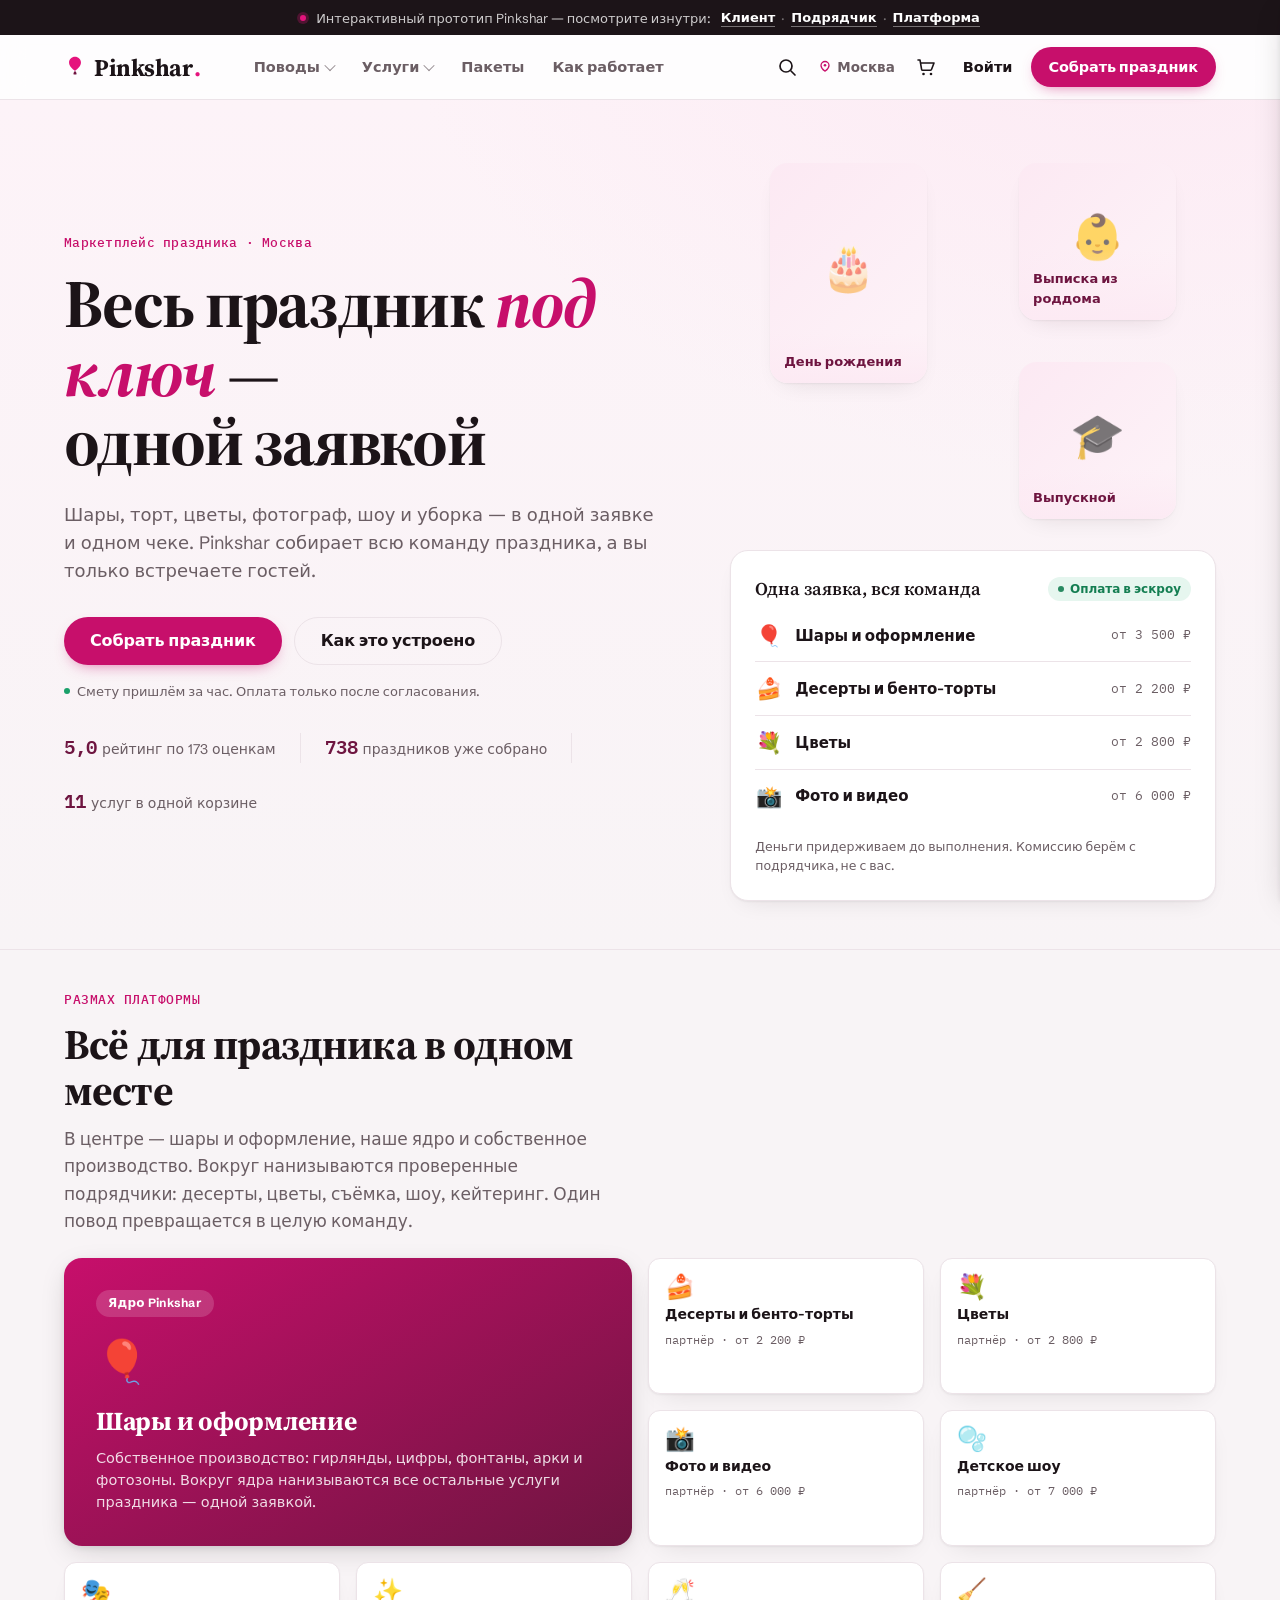
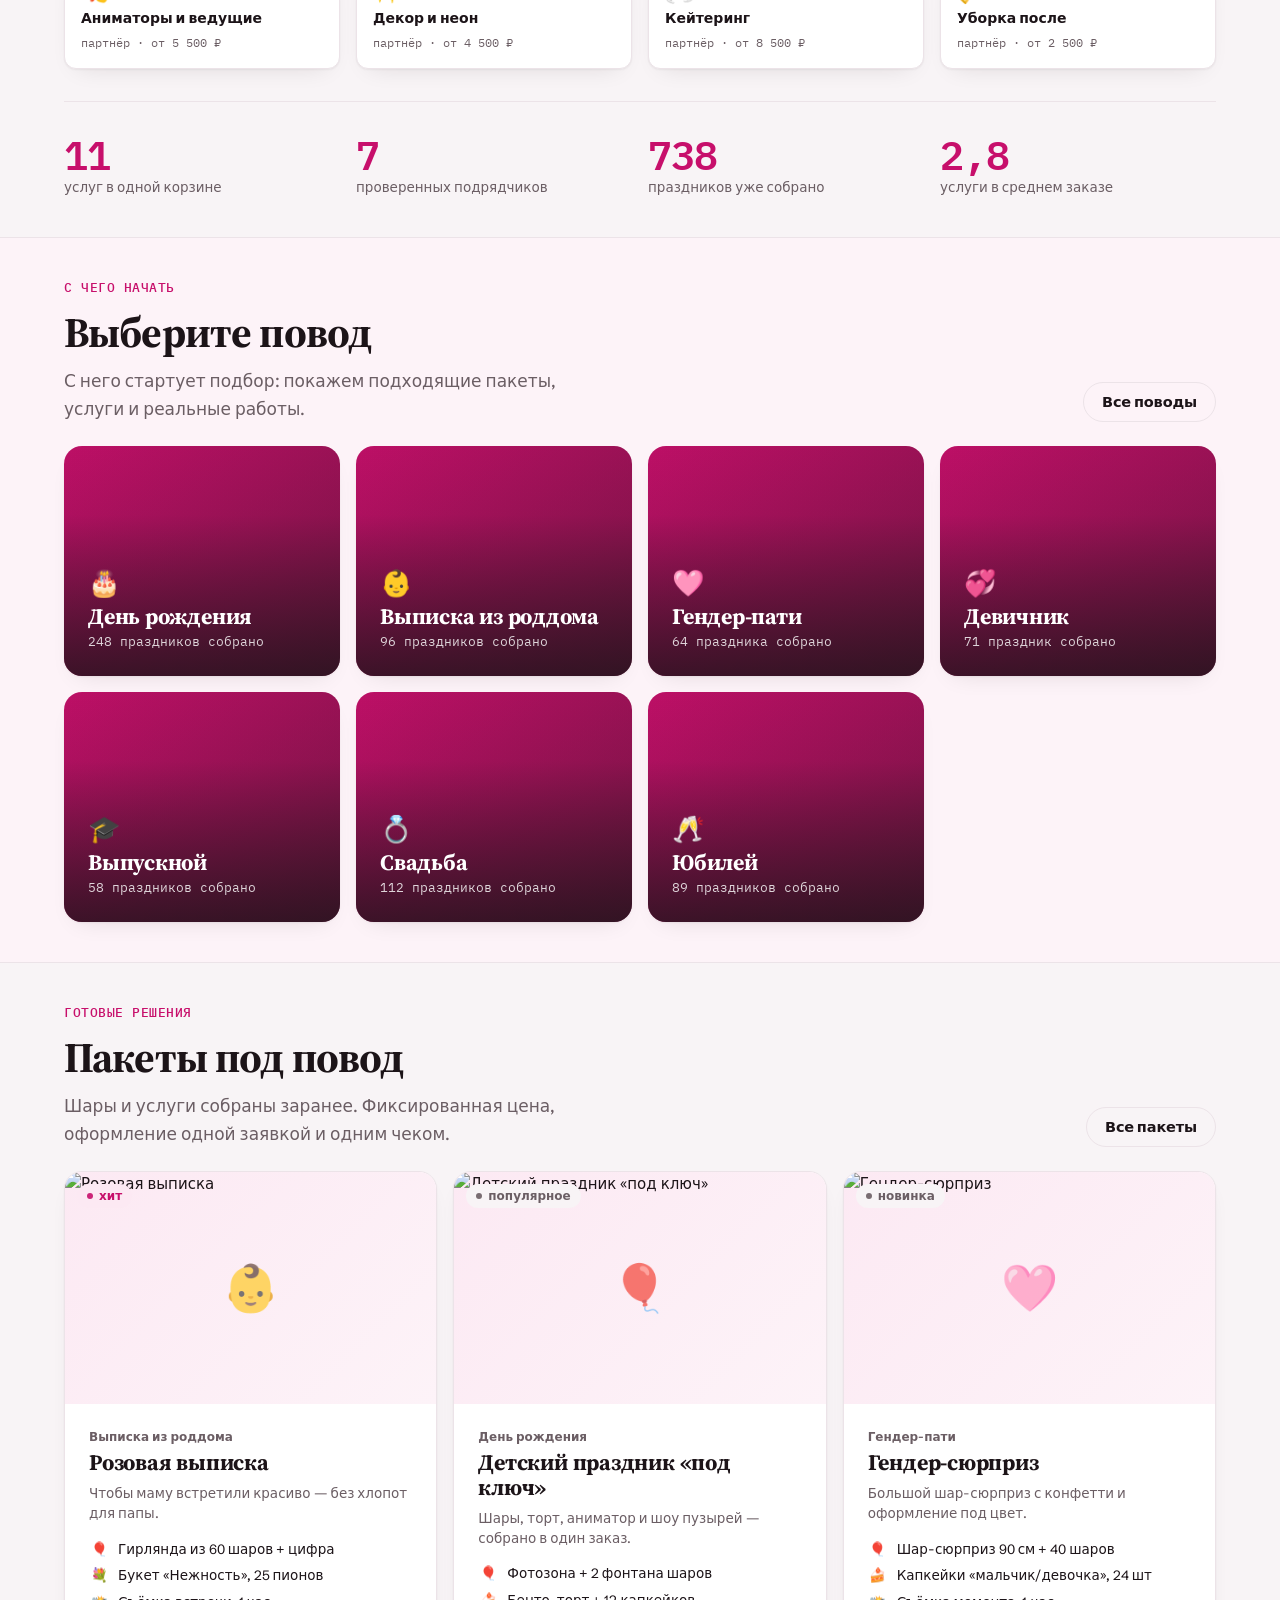
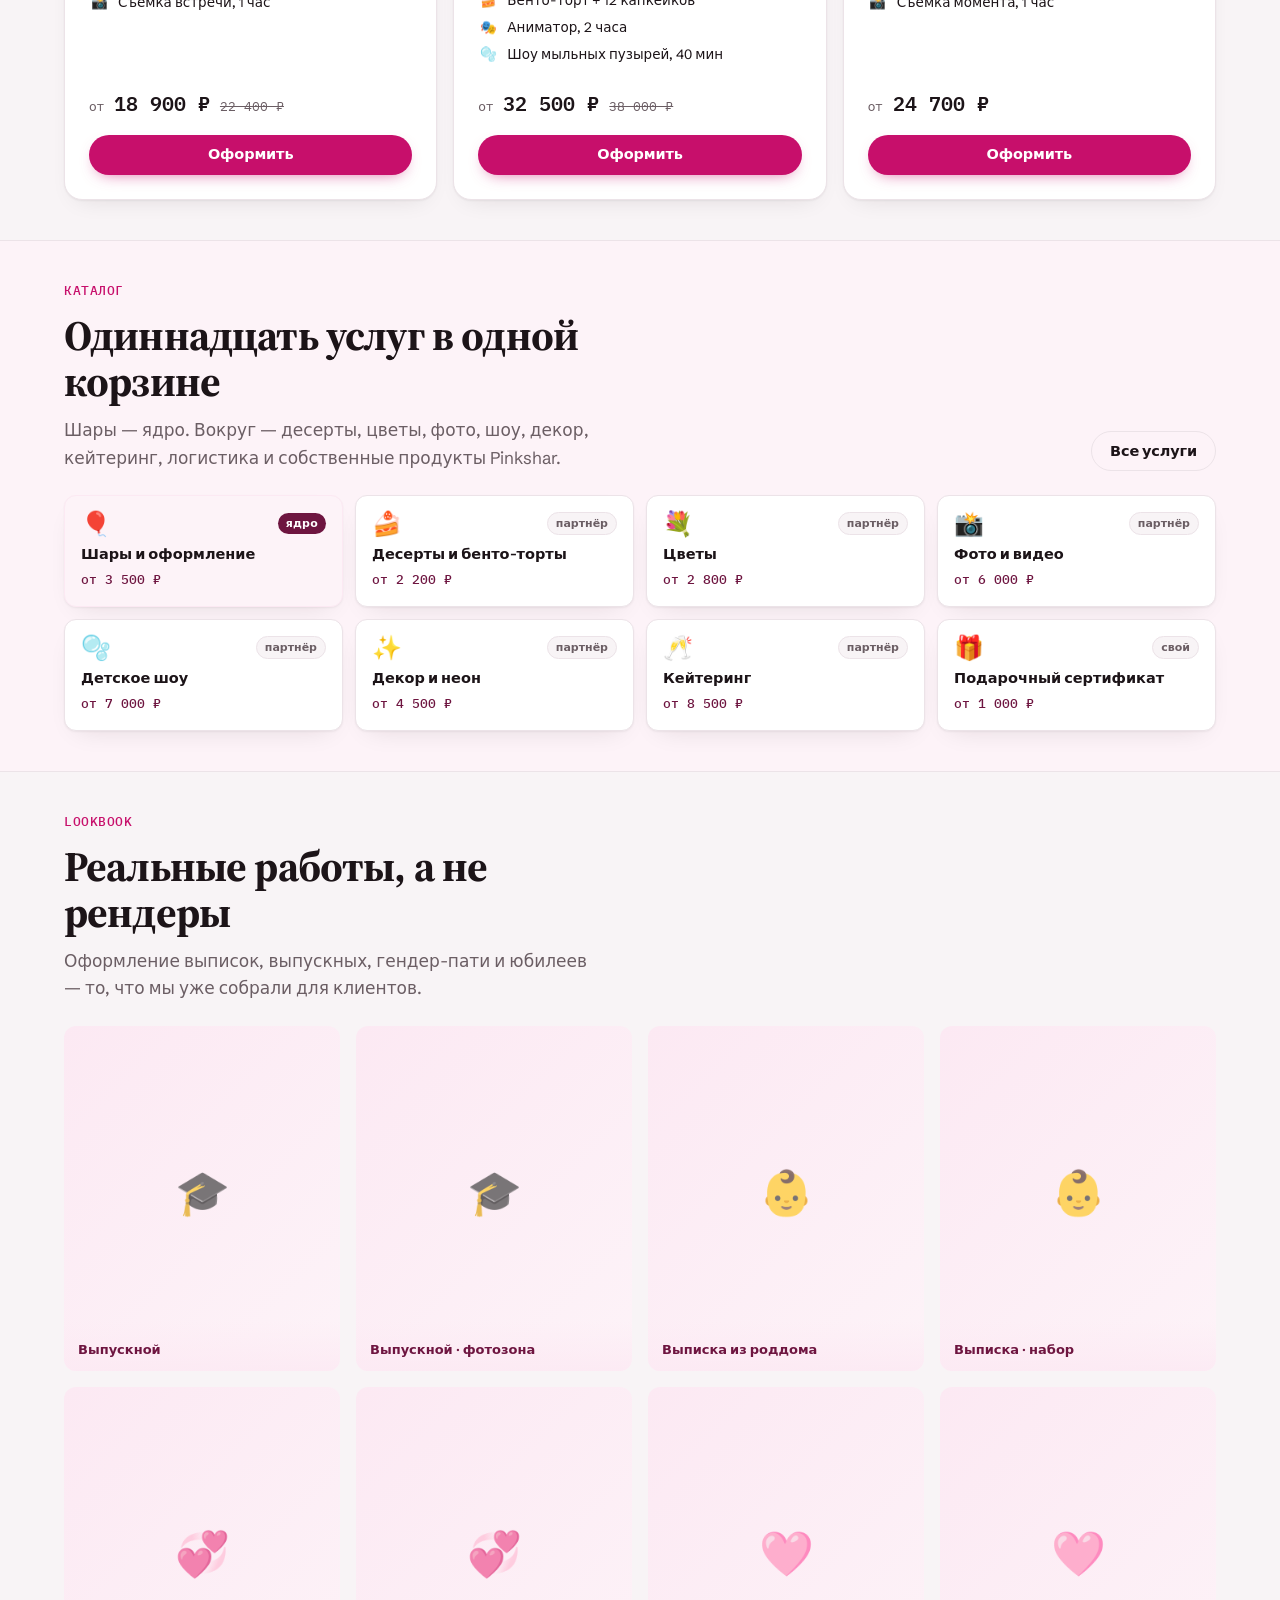
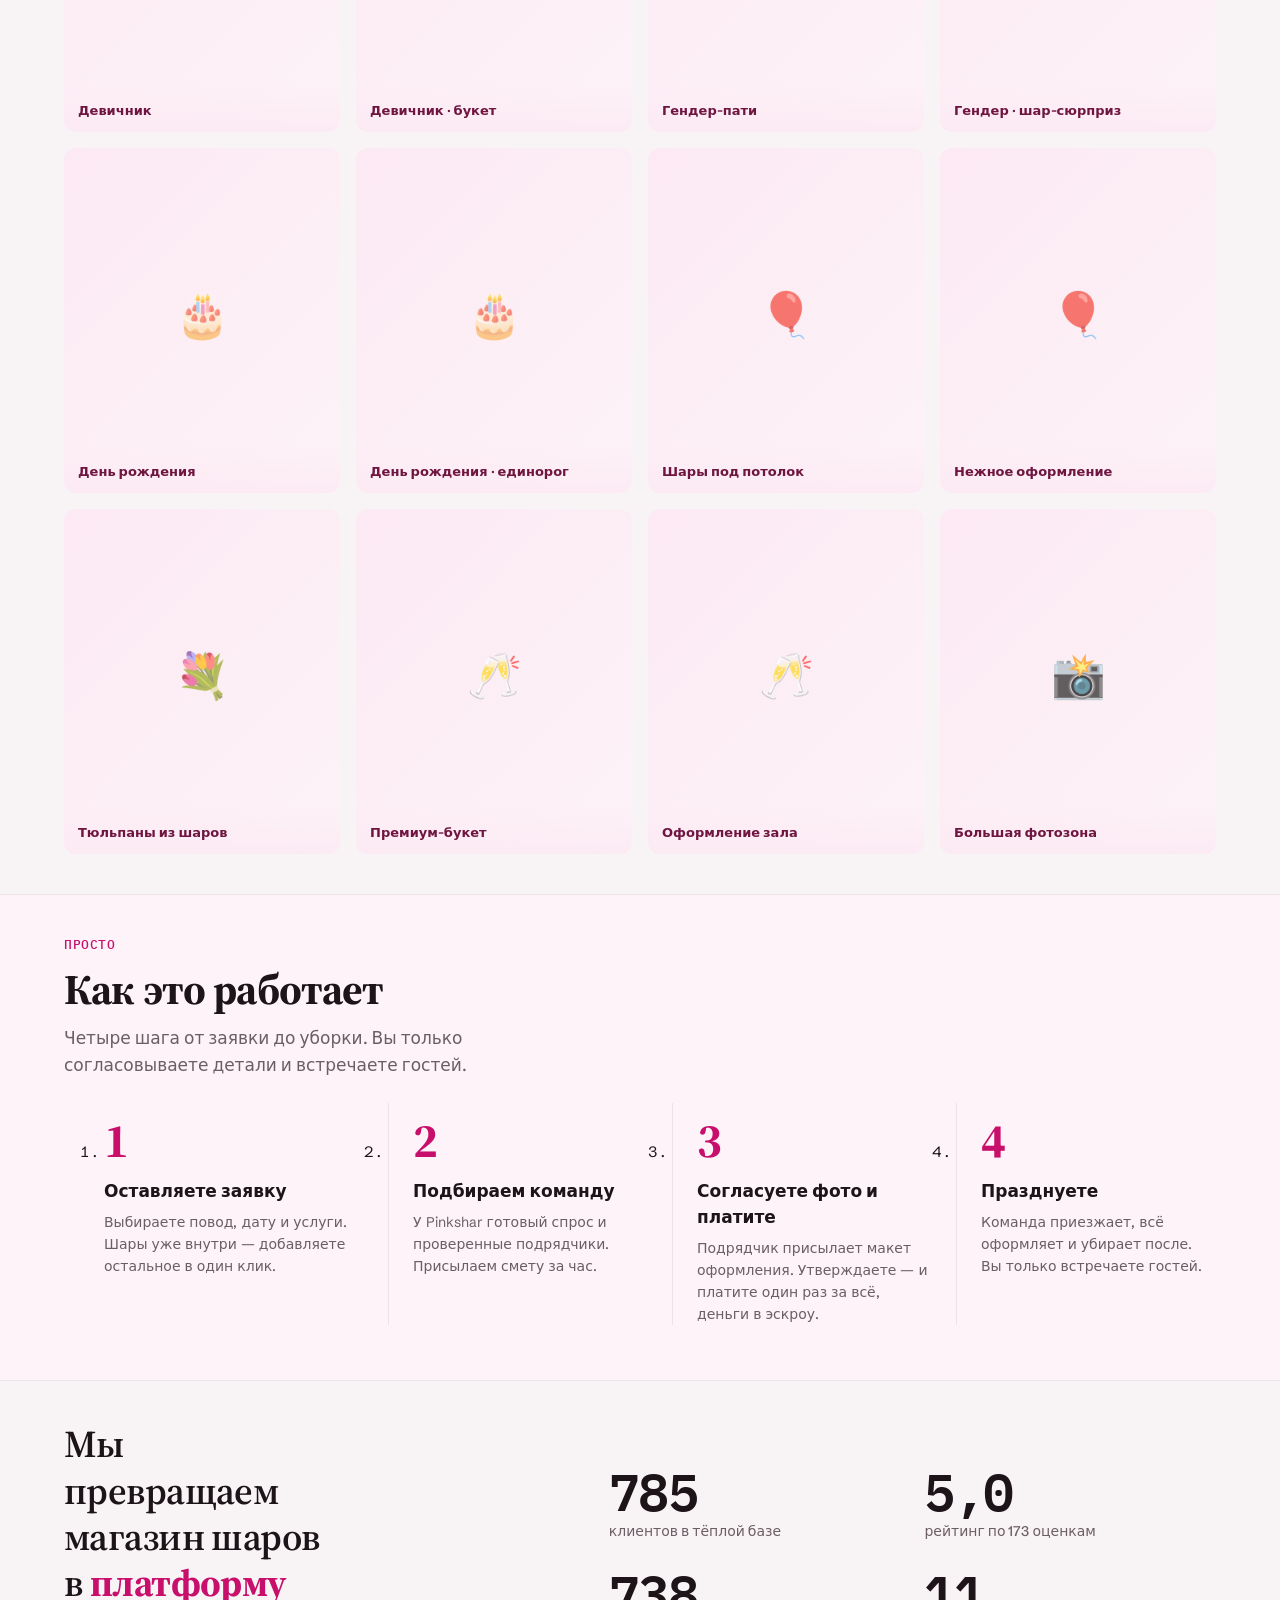
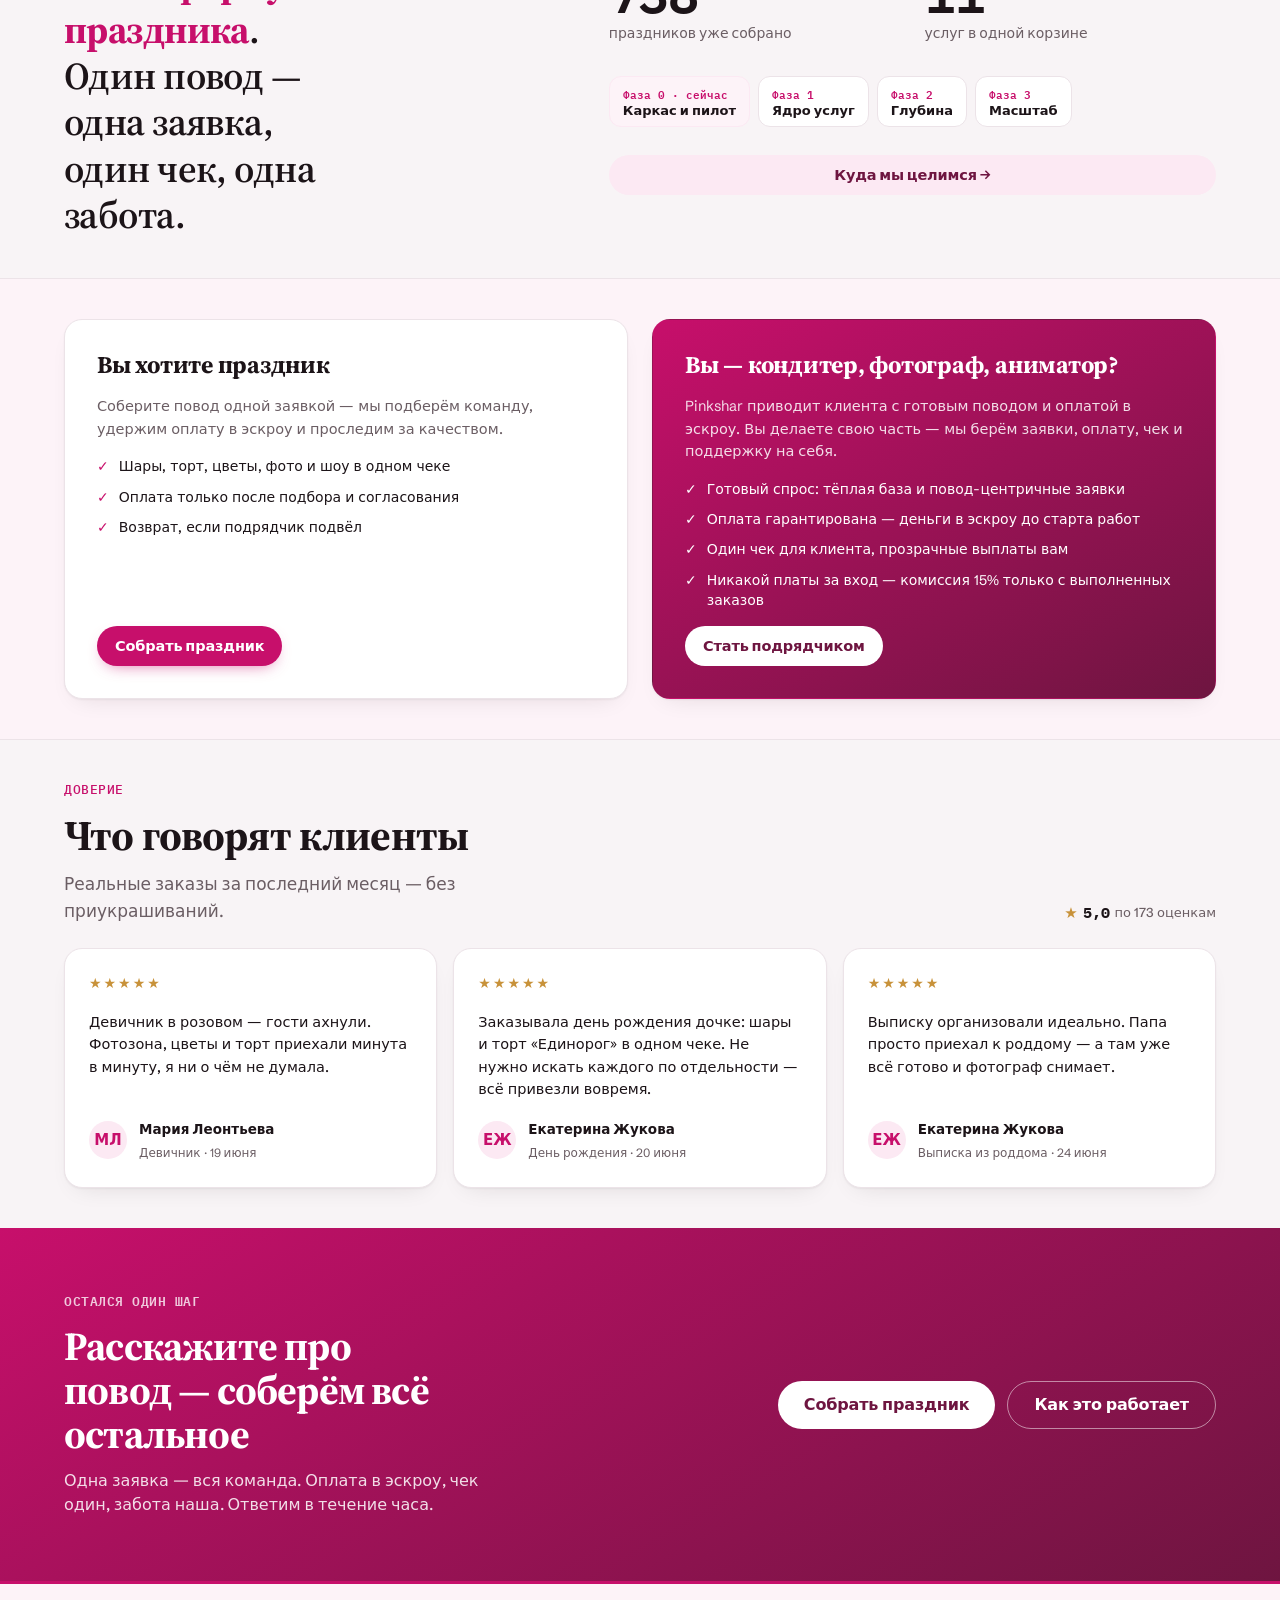
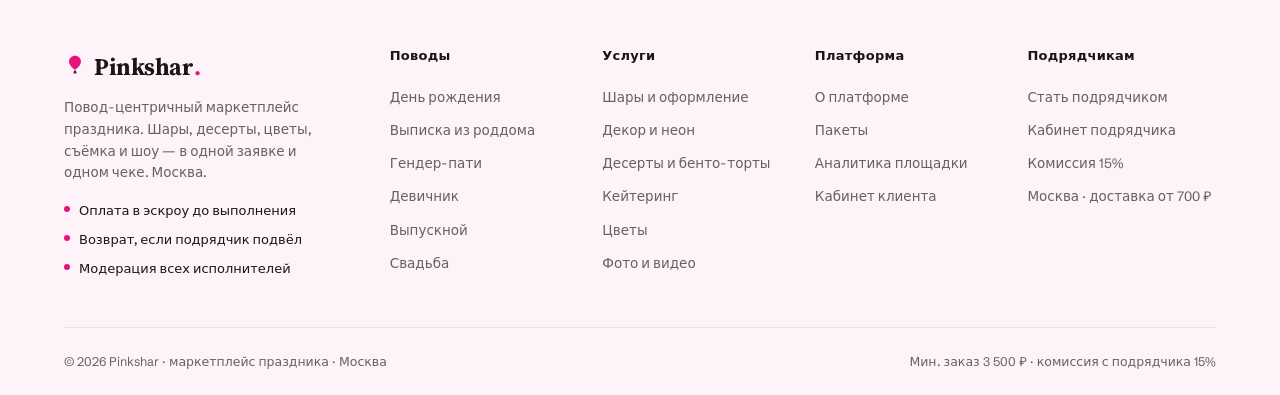
==== index.html @ c3ce53cf "Pinkshar — кликабельный прототип маркетплейса праздника (P0+P1: каталог, карточка товара, корзина, ч" ====
<!DOCTYPE html>
<html lang="ru">
<head>
  <meta charset="utf-8">
  <meta name="viewport" content="width=device-width, initial-scale=1">
  <title>Pinkshar — маркетплейс праздника под ключ</title>
  <meta name="description" content="Шары, торт, цветы, фотограф, шоу и уборка — в одной заявке и одном чеке. Pinkshar собирает всю команду праздника. Москва.">
  <link rel="preconnect" href="https://fonts.googleapis.com">
  <link rel="preconnect" href="https://fonts.gstatic.com" crossorigin>
  <link rel="stylesheet" href="assets/app.css?v=8">
</head>
<body>
  <!-- демо-бар + sticky-хедер + мобменю (рендерит shell.js) -->
  <div data-mkt-header></div>

  <main id="view">

    <!-- ====================== HERO ====================== -->
    <section class="mkt-hero">
      <div class="mkt-hero__inner">
        <div class="home-hero__copy mkt-reveal">
          <p class="mkt-hero__kicker">Маркетплейс праздника · Москва</p>
          <h1 class="mkt-hero__title">
            Весь праздник <em>под ключ</em> —<br>одной заявкой
          </h1>
          <p class="mkt-hero__lead">
            Шары, торт, цветы, фотограф, шоу и уборка — в одной заявке и одном чеке.
            Pinkshar собирает всю команду праздника, а вы только встречаете гостей.
          </p>
          <div class="mkt-hero__cta">
            <a class="btn btn--primary btn--lg" href="pakety.html">Собрать праздник</a>
            <a class="btn btn--ghost btn--lg" href="o-platforme.html">Как это устроено</a>
          </div>
          <p class="home-hero__cta-note">Смету пришлём за час. Оплата только после согласования.</p>
          <div class="mkt-hero__trust">
            <span><strong id="heroRating">5,0</strong><span id="heroRatingCount">рейтинг по 173 оценкам</span></span>
            <span class="mkt-hero__sep" aria-hidden="true"></span>
            <span><strong id="heroParties">738</strong>праздников уже собрано</span>
            <span class="mkt-hero__sep" aria-hidden="true"></span>
            <span><strong id="heroServices">11</strong>услуг в одной корзине</span>
          </div>
        </div>

        <div class="home-hero__aside mkt-reveal" data-d="1">
          <div class="mkt-hero__collage" id="heroCollage"></div>
          <aside class="card home-hero__panel" aria-label="Как устроена заявка">
            <div class="home-hero__panel-head">
              <span class="serif home-hero__panel-title">Одна заявка, вся команда</span>
              <span class="badge badge--paid">Оплата в эскроу</span>
            </div>
            <ul class="home-hero__stack" id="heroStack"></ul>
            <p class="home-hero__panel-note muted">
              Деньги придерживаем до выполнения. Комиссию берём с подрядчика, не с вас.
            </p>
          </aside>
        </div>
      </div>
    </section>

    <!-- ====================== ЭКОСИСТЕМА ====================== -->
    <section class="mkt-band">
      <div class="mkt-band__inner">
        <div class="mkt-band__head mkt-reveal">
          <p class="mkt-eyebrow">Размах платформы</p>
          <h2 class="mkt-h2">Всё для праздника в одном месте</h2>
          <p class="mkt-lead">
            В центре — шары и оформление, наше ядро и собственное производство.
            Вокруг нанизываются проверенные подрядчики: десерты, цветы, съёмка, шоу, кейтеринг.
            Один повод превращается в целую команду.
          </p>
        </div>
        <div class="mkt-eco mkt-reveal" data-d="1" id="ecoMap"></div>
        <div class="home-scale mkt-reveal" data-d="2" id="ecoScale"></div>
      </div>
    </section>

    <!-- ====================== ПОВОДЫ ====================== -->
    <section class="mkt-band mkt-band--ghost">
      <div class="mkt-band__inner">
        <div class="between mkt-band__head" style="max-width:none;align-items:flex-end">
          <div style="max-width:60ch">
            <p class="mkt-eyebrow">С чего начать</p>
            <h2 class="mkt-h2">Выберите повод</h2>
            <p class="mkt-lead">С него стартует подбор: покажем подходящие пакеты, услуги и реальные работы.</p>
          </div>
          <a class="btn btn--ghost" href="povod.html">Все поводы</a>
        </div>
        <div class="mkt-occasions mkt-reveal" data-d="1" id="occasionGrid"></div>
      </div>
    </section>

    <!-- ====================== ПАКЕТЫ ====================== -->
    <section class="mkt-band">
      <div class="mkt-band__inner">
        <div class="between mkt-band__head" style="max-width:none;align-items:flex-end">
          <div style="max-width:60ch">
            <p class="mkt-eyebrow">Готовые решения</p>
            <h2 class="mkt-h2">Пакеты под повод</h2>
            <p class="mkt-lead">Шары и услуги собраны заранее. Фиксированная цена, оформление одной заявкой и одним чеком.</p>
          </div>
          <a class="btn btn--ghost" href="pakety.html">Все пакеты</a>
        </div>
        <div class="mkt-pkgs mkt-reveal" data-d="1" id="packageGrid"></div>
      </div>
    </section>

    <!-- ====================== УСЛУГИ (тизер ширины) ====================== -->
    <section class="mkt-band mkt-band--ghost">
      <div class="mkt-band__inner">
        <div class="between mkt-band__head" style="max-width:none;align-items:flex-end">
          <div style="max-width:60ch">
            <p class="mkt-eyebrow">Каталог</p>
            <h2 class="mkt-h2">Одиннадцать услуг в одной корзине</h2>
            <p class="mkt-lead">Шары — ядро. Вокруг — десерты, цветы, фото, шоу, декор, кейтеринг, логистика и собственные продукты Pinkshar.</p>
          </div>
          <a class="btn btn--ghost" href="uslugi.html">Все услуги</a>
        </div>
        <div class="home-svc mkt-reveal" data-d="1" id="serviceTeaser"></div>
      </div>
    </section>

    <!-- ====================== LOOKBOOK ====================== -->
    <section class="mkt-band">
      <div class="mkt-band__inner">
        <div class="mkt-band__head mkt-reveal">
          <p class="mkt-eyebrow">Lookbook</p>
          <h2 class="mkt-h2">Реальные работы, а не рендеры</h2>
          <p class="mkt-lead">Оформление выписок, выпускных, гендер-пати и юбилеев — то, что мы уже собрали для клиентов.</p>
        </div>
        <div class="mkt-lookbook mkt-reveal" data-d="1" id="lookbook"></div>
      </div>
    </section>

    <!-- ====================== КАК РАБОТАЕТ ====================== -->
    <section class="mkt-band mkt-band--ghost">
      <div class="mkt-band__inner">
        <div class="mkt-band__head mkt-reveal">
          <p class="mkt-eyebrow">Просто</p>
          <h2 class="mkt-h2">Как это работает</h2>
          <p class="mkt-lead">Четыре шага от заявки до уборки. Вы только согласовываете детали и встречаете гостей.</p>
        </div>
        <ol class="mkt-steps mkt-reveal" data-d="1" id="stepGrid"></ol>
      </div>
    </section>

    <!-- ====================== VISION-ТИЗЕР ====================== -->
    <section class="mkt-band">
      <div class="mkt-band__inner">
        <div class="mkt-vision mkt-reveal">
          <div class="mkt-manifesto" id="manifesto"></div>
          <div class="mkt-vision__why">
            <div class="home-vision__stats mkt-stats" id="visionStats"></div>
            <div class="home-vision__roadmap" id="visionRoadmap"></div>
            <a class="btn btn--soft" href="o-platforme.html">Куда мы целимся →</a>
          </div>
        </div>
      </div>
    </section>

    <!-- ====================== ДВУСТОРОННОСТЬ ====================== -->
    <section class="mkt-band mkt-band--ghost">
      <div class="mkt-band__inner">
        <div class="mkt-twoside mkt-reveal">
          <div class="mkt-side">
            <h2 class="mkt-side__t">Вы хотите праздник</h2>
            <p class="mkt-side__lead">Соберите повод одной заявкой — мы подберём команду, удержим оплату в эскроу и проследим за качеством.</p>
            <ul class="mkt-side__list">
              <li>Шары, торт, цветы, фото и шоу в одном чеке</li>
              <li>Оплата только после подбора и согласования</li>
              <li>Возврат, если подрядчик подвёл</li>
            </ul>
            <div class="mkt-side__foot">
              <a class="btn btn--primary" href="pakety.html">Собрать праздник</a>
            </div>
          </div>
          <div class="mkt-side mkt-side--accent">
            <h2 class="mkt-side__t">Вы — кондитер, фотограф, аниматор?</h2>
            <p class="mkt-side__lead" id="partnerPitch"></p>
            <ul class="mkt-side__list" id="partnerBenefits"></ul>
            <div class="mkt-side__foot">
              <a class="btn btn--white" href="partneram.html">Стать подрядчиком</a>
            </div>
          </div>
        </div>
      </div>
    </section>

    <!-- ====================== ОТЗЫВЫ ====================== -->
    <section class="mkt-band">
      <div class="mkt-band__inner">
        <div class="between mkt-band__head" style="max-width:none;align-items:flex-end">
          <div style="max-width:60ch">
            <p class="mkt-eyebrow">Доверие</p>
            <h2 class="mkt-h2">Что говорят клиенты</h2>
            <p class="mkt-lead">Реальные заказы за последний месяц — без приукрашиваний.</p>
          </div>
          <span class="rating">
            <span class="star" aria-hidden="true">★</span>
            <span class="mono">5,0</span>
            <span class="count">по 173 оценкам</span>
          </span>
        </div>
        <div class="home-reviews mkt-reveal" data-d="1" id="reviewGrid"></div>
      </div>
    </section>

    <!-- ====================== ФИНАЛЬНАЯ CTA-ПОЛОСА ====================== -->
    <section class="mkt-ctaband">
      <div class="mkt-ctaband__inner">
        <div>
          <p class="mkt-ctaband__eyebrow">Остался один шаг</p>
          <h2 class="mkt-ctaband__title">Расскажите про повод — соберём всё остальное</h2>
          <p class="mkt-ctaband__lead">Одна заявка — вся команда. Оплата в эскроу, чек один, забота наша. Ответим в течение часа.</p>
        </div>
        <div class="mkt-ctaband__cta">
          <a class="btn btn--white btn--lg" href="pakety.html">Собрать праздник</a>
          <a class="btn btn--onpink-ghost btn--lg" href="o-platforme.html">Как это работает</a>
        </div>
      </div>
    </section>

  </main>

  <!-- мега-футер (рендерит shell.js) -->
  <footer data-mkt-footer></footer>

  <style>
    /* ============ PAGE-SCOPED: home-* (главная) ============ */
    /* Мелкая специфика страницы. Общие токены и .mkt-* не переопределяем. */

    /* hero: микро-нота под CTA (снимает трение перед кликом) */
    .home-hero__cta-note{font-size:13px;color:var(--muted);margin:calc(-1 * var(--s-4)) 0 var(--s-6);
      display:flex;align-items:center;gap:7px}
    .home-hero__cta-note::before{content:"";flex:none;width:6px;height:6px;border-radius:50%;
      background:var(--good)}

    /* hero: правая колонка = коллаж + панель «одна заявка» */
    .home-hero__aside{display:flex;flex-direction:column;gap:var(--s-4)}
    .home-hero__panel{padding:var(--s-5)}
    .home-hero__panel-head{display:flex;align-items:center;justify-content:space-between;
      gap:var(--s-3);margin-bottom:var(--s-4)}
    .home-hero__panel-title{font-size:18px;font-weight:600}
    .home-hero__stack{display:flex;flex-direction:column}
    .home-hero__stack li{display:flex;align-items:center;gap:var(--s-3);padding:10px 0;
      border-top:1px solid var(--line)}
    .home-hero__stack li:first-child{border-top:0;padding-top:0}
    .home-hero__stack .se{font-size:21px;width:28px;text-align:center;flex:none}
    .home-hero__stack .sn{font-weight:600;flex:1}
    .home-hero__stack .sp{font-family:var(--font-mono);font-size:13px;color:var(--muted);white-space:nowrap}
    .home-hero__panel-note{font-size:12.5px;margin:var(--s-4) 0 0;line-height:1.5}

    /* услуги-тизер: компактные плитки ширины */
    .home-svc{display:grid;grid-template-columns:repeat(4,1fr);gap:var(--s-3)}
    .home-svc__item{display:flex;flex-direction:column;gap:5px;background:var(--card);
      border:1px solid var(--line);border-radius:var(--r-md);padding:var(--s-4);
      box-shadow:var(--sh-card);transition:transform .14s ease,border-color .14s ease}
    .home-svc__item:hover{transform:translateY(-2px);border-color:var(--paper-edge)}
    .home-svc__item--core{background:var(--pink-ghost);border-color:var(--pink-soft)}
    .home-svc__top{display:flex;align-items:center;justify-content:space-between;gap:8px}
    .home-svc__emoji{font-size:24px;line-height:1}
    .home-svc__name{font-weight:600;font-size:14.5px;margin-top:2px}
    .home-svc__from{font-family:var(--font-mono);font-size:12.5px;color:var(--plum);font-weight:500}

    /* vision: правый столбец — мини-роадмап «фаза → фаза» */
    .home-vision__stats{grid-template-columns:repeat(2,1fr);gap:var(--s-5);margin-bottom:var(--s-2)}
    .home-vision__roadmap{display:flex;flex-wrap:wrap;gap:8px;margin:var(--s-2) 0 var(--s-3)}
    .home-vision__chip{display:inline-flex;flex-direction:column;gap:1px;
      padding:8px 13px;border-radius:var(--r-md);background:var(--card);
      border:1px solid var(--line)}
    .home-vision__chip--now{background:var(--pink-ghost);border-color:var(--pink-soft)}
    .home-vision__chip .ph{font-family:var(--font-mono);font-size:11px;color:var(--pink-strong);font-weight:600}
    .home-vision__chip .ti{font-size:13px;font-weight:600;line-height:1.2}

    /* lookbook: фото-плитка теперь ссылка на товар (обёртка-grid-элемент) */
    .home-lookbook__link{display:block;text-decoration:none;color:inherit}
    .home-lookbook__link .mkt-photo{margin:0}
    .home-lookbook__link:focus-visible{outline:2px solid var(--pink-strong);
      outline-offset:3px;border-radius:var(--r-lg)}

    /* отзывы */
    .home-reviews{display:grid;grid-template-columns:repeat(3,1fr);gap:var(--s-4)}
    .home-review{background:var(--card);border:1px solid var(--line);border-radius:var(--r-lg);
      padding:var(--s-5);box-shadow:var(--sh-card);display:flex;flex-direction:column;gap:var(--s-4)}
    .home-review__stars{color:var(--gold);font-size:14px;letter-spacing:2px}
    .home-review__text{font-size:14.5px;line-height:1.55;margin:0;flex:1}
    .home-review__who{display:flex;align-items:center;gap:var(--s-3)}
    .home-review__name{font-weight:600;font-size:13.5px}
    .home-review__meta{font-size:12px;color:var(--muted)}

    /* размах: строка масштаба под экосистемой */
    .home-scale{display:grid;grid-template-columns:repeat(4,1fr);gap:var(--s-4);
      margin-top:var(--s-6);padding-top:var(--s-6);border-top:1px solid var(--line)}
    .home-scale__item{display:flex;flex-direction:column;gap:4px}
    .home-scale__v{font-family:var(--font-mono);font-weight:600;
      font-size:clamp(28px,3.4vw,40px);line-height:1;letter-spacing:-.03em;
      color:var(--pink-strong);font-variant-numeric:tabular-nums}
    .home-scale__l{font-size:13.5px;color:var(--muted);line-height:1.4}

    /* финальная CTA-полоса: эйбрау */
    .mkt-ctaband__eyebrow{font-family:var(--font-mono);font-size:12.5px;font-weight:600;
      letter-spacing:.04em;text-transform:uppercase;color:rgba(255,255,255,.78);
      margin:0 0 var(--s-3)}

    @media (max-width:1000px){
      .home-svc{grid-template-columns:repeat(2,1fr)}
      .home-reviews{grid-template-columns:1fr 1fr}
      .home-scale{grid-template-columns:1fr 1fr;gap:var(--s-5)}
    }
    @media (max-width:640px){
      .home-svc,.home-reviews,
      .home-vision__stats{grid-template-columns:1fr}
    }
  </style>

  <script>
  window.renderPage = function () {
    var P = window.PINK, S = window.SHELL;
    var esc = S.esc, money = S.money;

    /* карта: occasion-id (данные) -> повод-slug (URL povod.html?o=) */
    var OCC_SLUG = {
      birthday: 'den-rozhdeniya', discharge: 'vypiska', gender: 'gender-pati',
      hen: 'devichnik', prom: 'vypusknoy', wedding: 'svadba', jubilee: 'yubiley'
    };
    /* первый товар по категории (для проваливания lookbook -> карточка товара) */
    function firstProductOfCategory(slug) {
      return (P.products || []).filter(function (p) { return p.categorySlug === slug; })[0] || null;
    }
    /* подобрать товар под фото галереи: по occasion -> любой товар с этим поводом */
    function productForGallery(g) {
      if (!g) return null;
      var byOcc = (P.products || []).filter(function (p) {
        return (p.occasions || []).indexOf(g.occasion) !== -1;
      });
      return byOcc[0] || firstProductOfCategory('balloons');
    }

    /* плюрализация: plural(173,['оценка','оценки','оценок']) -> 'оценок' */
    function plural(n, forms) {
      var a = Math.abs(n) % 100, b = a % 10;
      if (a > 10 && a < 20) return forms[2];
      if (b > 1 && b < 5) return forms[1];
      if (b === 1) return forms[0];
      return forms[2];
    }

    /* ---------- HERO: числа доверия ---------- */
    var kpi = P.platformKPI;
    document.getElementById('heroRating').textContent =
      kpi.rating.toFixed(1).replace('.', ',');
    document.getElementById('heroRatingCount').textContent =
      'рейтинг по ' + kpi.ratingCount + ' ' +
      plural(kpi.ratingCount, ['оценке', 'оценкам', 'оценкам']);
    document.getElementById('heroParties').textContent = S.num(kpi.partiesDone);
    document.getElementById('heroServices').textContent = (P.services || []).length;

    /* hero-коллаж: 3 реальных фото из gallery (разные поводы) */
    var heroPics = [P.gallery[8], P.gallery[2], P.gallery[0]]; // ДР · выписка · выпускной
    document.getElementById('heroCollage').innerHTML =
      heroPics.map(function (g) { return S.mktPhoto(g, true); }).join('');

    /* hero-стек: репрезентативный микс «ядро + топ-услуги» */
    var heroMix = ['balloons', 'desserts', 'flowers', 'photo'];
    document.getElementById('heroStack').innerHTML = heroMix.map(function (id) {
      var sv = S.serviceById(id) || {};
      return '<li><span class="se" aria-hidden="true">' + (sv.emoji || '•') + '</span>' +
        '<span class="sn">' + esc(sv.name || '') + '</span>' +
        '<span class="sp">от ' + money(sv.from) + '</span></li>';
    }).join('');

    /* ---------- ЭКОСИСТЕМА: ядро-шары + сателлиты ---------- */
    var core = S.serviceById('balloons') || {};
    var satIds = ['desserts', 'flowers', 'photo', 'kidshow', 'animators', 'decor', 'catering', 'cleanup'];
    function tagLabel(kind) {
      return kind === 'own' ? 'свой' : (kind === 'core' ? 'ядро' : 'партнёр');
    }
    var sats = satIds.map(function (id) {
      var sv = S.serviceById(id) || {};
      return '<a class="mkt-eco__sat" href="' + S.uslugiHref(id) + '">' +
        '<span class="se" aria-hidden="true">' + (sv.emoji || '•') + '</span>' +
        '<span class="sn">' + esc(sv.name || '') + '</span>' +
        '<span class="st">' + tagLabel(sv.kind) + ' · от ' + money(sv.from) + '</span></a>';
    }).join('');
    document.getElementById('ecoMap').innerHTML =
      '<div class="mkt-eco__core">' +
        '<span class="mkt-eco__pill">Ядро Pinkshar</span>' +
        '<span class="mkt-eco__emoji" aria-hidden="true">' + (core.emoji || '🎈') + '</span>' +
        '<h3>' + esc(core.name || 'Шары и оформление') + '</h3>' +
        '<p>Собственное производство: гирлянды, цифры, фонтаны, арки и фотозоны. ' +
          'Вокруг ядра нанизываются все остальные услуги праздника — одной заявкой.</p>' +
      '</div>' + sats;

    /* ---------- РАЗМАХ: строка масштаба на реальных KPI ---------- */
    var scaleItems = [
      { v: (P.services || []).length, l: 'услуг в одной корзине' },
      { v: kpi.activePartners, l: 'проверенных подрядчиков' },
      { v: S.num(kpi.partiesDone), l: 'праздников уже собрано' },
      { v: kpi.attachRate.toFixed(1).replace('.', ','), l: 'услуги в среднем заказе' }
    ];
    document.getElementById('ecoScale').innerHTML = scaleItems.map(function (s) {
      return '<div class="home-scale__item"><span class="home-scale__v">' + esc(String(s.v)) +
        '</span><span class="home-scale__l">' + esc(s.l) + '</span></div>';
    }).join('');

    /* ---------- ПОВОДЫ: крупные плитки с фото-фоном ---------- */
    /* подбираем фото из gallery под каждый повод (первое совпадение по occasion) */
    function photoForOccasion(occId) {
      return (P.gallery || []).filter(function (g) { return g.occasion === occId; })[0] || null;
    }
    document.getElementById('occasionGrid').innerHTML = P.occasions.map(function (o) {
      var g = photoForOccasion(o.id);
      var hasPhoto = !!g;
      var img = hasPhoto
        ? '<div class="mkt-occasion__img"><img src="' + esc(g.src) + '" alt="' + esc(o.name) +
            '" loading="lazy" onerror="this.closest(\'.mkt-occasion\').classList.add(\'mkt-occasion--fallback\')"></div>'
        : '<div class="mkt-occasion__img"></div>';
      var cls = 'mkt-occasion' + (hasPhoto ? '' : ' mkt-occasion--fallback');
      var href = S.povodHref(OCC_SLUG[o.id]);
      return '<a class="' + cls + '" href="' + href + '" aria-label="' + esc(o.name) + '">' +
        img +
        '<div class="mkt-occasion__veil" aria-hidden="true"></div>' +
        '<div class="mkt-occasion__body">' +
          '<span class="mkt-occasion__emoji" aria-hidden="true">' + o.emoji + '</span>' +
          '<div class="mkt-occasion__name">' + esc(o.name) + '</div>' +
          '<div class="mkt-occasion__count">' + o.count + ' ' +
            plural(o.count, ['праздник', 'праздника', 'праздников']) + ' собрано</div>' +
        '</div></a>';
    }).join('');

    /* ---------- ПАКЕТЫ: превью 3 карточки ---------- */
    var pkgEmojiPhoto = {
      'pkg-discharge': photoForOccasion('discharge'),
      'pkg-kids':      photoForOccasion('birthday'),
      'pkg-gender':    photoForOccasion('gender'),
      'pkg-jubilee':   photoForOccasion('jubilee'),
      'pkg-hen':       photoForOccasion('hen')
    };
    function tagBadgeClass(tag) {
      return tag === 'премиум' ? 'badge--gold' : (tag === 'хит' ? 'badge--new' : 'badge--neutral');
    }
    function pkgCard(p) {
      var occ = S.occasionById(p.occasion) || {};
      var g = pkgEmojiPhoto[p.id];
      // тег пакета лежит ВНУТРИ media: .mkt-pkg__tag позиционируется absolute
      // относительно .mkt-pkg__media (position:relative), а не всей карточки
      var tagEl = '<span class="mkt-pkg__tag badge ' + tagBadgeClass(p.tag) + '">' + esc(p.tag) + '</span>';
      // media: реальное фото с onerror-фолбэком на брендовый градиент + emoji (data-emoji)
      var mediaEl = g
        ? '<div class="mkt-pkg__media" data-emoji="' + esc(p.emoji) + '">' + tagEl + '<img src="' + esc(g.src) +
            '" alt="' + esc(p.name) + '" loading="lazy" ' +
            'onerror="this.closest(\'.mkt-pkg__media\').classList.add(\'mkt-pkg__media--fallback\')"></div>'
        : '<div class="mkt-pkg__media mkt-pkg__media--fallback" data-emoji="' + esc(p.emoji) + '">' + tagEl + '</div>';
      var inc = p.includes.map(function (it) {
        var sv = S.serviceById(it.service) || {};
        return '<li><span class="ie" aria-hidden="true">' + (sv.emoji || '•') + '</span>' +
          esc(it.label) + '</li>';
      }).join('');
      var old = p.oldPrice ? '<span class="mkt-pkg__old">' + money(p.oldPrice) + '</span>' : '';
      return '<article class="mkt-pkg">' +
        mediaEl +
        '<div class="mkt-pkg__body">' +
          '<span class="mkt-pkg__occ">' + esc(occ.name || '') + '</span>' +
          '<h3 class="mkt-pkg__name">' + esc(p.name) + '</h3>' +
          '<p class="mkt-pkg__desc">' + esc(p.desc) + '</p>' +
          '<ul class="mkt-pkg__inc">' + inc + '</ul>' +
          '<div class="mkt-pkg__foot">' +
            '<div class="mkt-pkg__price">' +
              '<span class="mkt-pkg__from">от</span>' +
              '<span class="price price--big">' + money(p.price) + '</span>' + old +
            '</div>' +
            '<a class="btn btn--primary btn--block" href="pakety.html">Оформить</a>' +
          '</div>' +
        '</div>' +
      '</article>';
    }
    var previewPkgs = P.packages.slice(0, 3);
    document.getElementById('packageGrid').innerHTML = previewPkgs.map(pkgCard).join('');

    /* ---------- УСЛУГИ-ТИЗЕР: 8 плиток ширины ---------- */
    var teaserIds = ['balloons', 'desserts', 'flowers', 'photo', 'kidshow', 'decor', 'catering', 'cert'];
    document.getElementById('serviceTeaser').innerHTML = teaserIds.map(function (id) {
      var sv = S.serviceById(id) || {};
      var isCore = sv.kind === 'core';
      var tag = isCore ? '<span class="tag-core">ядро</span>'
        : (sv.kind === 'own' ? '<span class="tag-agg">свой</span>' : '<span class="tag-agg">партнёр</span>');
      return '<a class="home-svc__item' + (isCore ? ' home-svc__item--core' : '') + '" href="' + S.uslugiHref(id) + '">' +
        '<div class="home-svc__top">' +
          '<span class="home-svc__emoji" aria-hidden="true">' + (sv.emoji || '•') + '</span>' + tag +
        '</div>' +
        '<div class="home-svc__name">' + esc(sv.name || '') + '</div>' +
        '<div class="home-svc__from">от ' + money(sv.from) + '</div></a>';
    }).join('');

    /* ---------- LOOKBOOK: масонри из реальных фото → карточка товара ---------- */
    document.getElementById('lookbook').innerHTML =
      (P.gallery || []).map(function (g) {
        var prod = productForGallery(g);
        var inner = S.mktPhoto(g, true);
        if (!prod) return inner;
        return '<a class="home-lookbook__link" href="' + S.tovarHref(prod.id) +
          '" aria-label="' + esc(g.label || prod.name) + ' — к товару">' + inner + '</a>';
      }).join('');

    /* ---------- КАК РАБОТАЕТ: 4 шага ---------- */
    var steps = [
      { t: 'Оставляете заявку', d: 'Выбираете повод, дату и услуги. Шары уже внутри — добавляете остальное в один клик.' },
      { t: 'Подбираем команду', d: 'У Pinkshar готовый спрос и проверенные подрядчики. Присылаем смету за час.' },
      { t: 'Согласуете фото и платите', d: 'Подрядчик присылает макет оформления. Утверждаете — и платите один раз за всё, деньги в эскроу.' },
      { t: 'Празднуете', d: 'Команда приезжает, всё оформляет и убирает после. Вы только встречаете гостей.' }
    ];
    document.getElementById('stepGrid').innerHTML = steps.map(function (s, i) {
      return '<li class="mkt-step">' +
        '<span class="mkt-step__n">' + (i + 1) + '</span>' +
        '<div class="mkt-step__t">' + esc(s.t) + '</div>' +
        '<p class="mkt-step__d">' + esc(s.d) + '</p></li>';
    }).join('');

    /* ---------- VISION-ТИЗЕР ---------- */
    var vis = P.vision || {};
    document.getElementById('manifesto').innerHTML =
      '<p class="mkt-manifesto__text">' + (vis.manifesto || '') + '</p>';
    document.getElementById('visionStats').innerHTML = (vis.stats || []).slice(0, 4).map(function (s) {
      return '<div class="mkt-stat"><span class="mkt-stat__v">' + esc(s.kpi) + '</span>' +
        '<span class="mkt-stat__l">' + esc(s.label) + '</span></div>';
    }).join('');
    document.getElementById('visionRoadmap').innerHTML = (vis.roadmap || []).map(function (r, i) {
      return '<span class="home-vision__chip' + (i === 0 ? ' home-vision__chip--now' : '') + '">' +
        '<span class="ph">' + esc(r.phase) + '</span>' +
        '<span class="ti">' + esc(r.title) + '</span></span>';
    }).join('');

    /* ---------- ДВУСТОРОННОСТЬ: подрядчику ---------- */
    var pi = P.partnerInfo || {};
    document.getElementById('partnerPitch').textContent = pi.pitch || '';
    document.getElementById('partnerBenefits').innerHTML = (pi.benefits || []).slice(0, 4).map(function (b) {
      return '<li>' + esc(b) + '</li>';
    }).join('');

    /* ---------- ОТЗЫВЫ ---------- */
    document.getElementById('reviewGrid').innerHTML = (P.testimonials || []).slice(0, 3).map(function (r) {
      var ord = S.orderById(r.orderId);
      var occ = ord ? (S.occasionById(ord.occasion) || {}) : {};
      var name = ord ? ord.client : 'Клиент Pinkshar';
      var stars = '';
      for (var i = 0; i < (r.rating || 5); i++) stars += '★';
      return '<article class="home-review">' +
        '<div class="home-review__stars" aria-label="' + (r.rating || 5) + ' из 5">' + stars + '</div>' +
        '<p class="home-review__text">' + esc(r.text) + '</p>' +
        '<div class="home-review__who">' +
          '<span class="avatar">' + esc(S.initials(name)) + '</span>' +
          '<span>' +
            '<span class="home-review__name">' + esc(name) + '</span><br>' +
            '<span class="home-review__meta">' + esc(occ.name || 'Праздник') +
              ' · ' + (ord ? S.dateShort(ord.date) : '') + '</span>' +
          '</span>' +
        '</div></article>';
    }).join('');

  };
  </script>
  <script src="assets/data.js?v=8"></script>
  <script src="assets/shell.js?v=8"></script>
</body>
</html>
---- assets/app.css ----
/* ============================================================
   PINKSHAR — маркетплейс праздника
   app.css — единый источник стилей (дизайн-система + компоненты)
   Страницы добавляют только минимальный page-scoped CSS.
   ============================================================ */

@import url('https://fonts.googleapis.com/css2?family=Schibsted+Grotesk:wght@400;500;600;700;800&family=Source+Serif+4:opsz,wght@8..60,400;8..60,500;8..60,600;8..60,700&family=IBM+Plex+Mono:wght@400;500;600&display=swap');

/* ---------- TOKENS ---------- */
:root{
  /* палитра */
  --pink:#E5147D; --pink-strong:#C70F6B; --pink-soft:#FCE9F3; --pink-ghost:#FDF3F8;
  --plum:#6E1540; --gold:#C8923A;
  --ink:#1C1418; --muted:#6B5E64;
  --bg:#F8F4F6; --card:#FFFFFF; --line:#ECE3E8; --paper-edge:#EBE2E7;
  --good:#1AA06A; --good-soft:#E6F6EF;
  --bad:#E14B4B;  --bad-soft:#FBEAEA;
  --amber:#C8801E; --amber-soft:#FBF1DE;

  /* текстовые токены статусов — затемнены до WCAG AA (≥4.5:1) на своих soft-фонах.
     Заливки (--good/--amber/--gold) остаются яркими для прогресс-баров, точек, графиков. */
  --good-text:#147E52;   /* ~4.5:1 на --good-soft, ~5.1:1 на белом */
  --amber-text:#9A5E0E;  /* ~4.7:1 на --amber-soft */
  --gold-text:#8A5E1C;   /* ~5.1:1 на --amber-soft (фон gold-бейджа) */
  --bad-text:#BE2E2E;    /* ~5.0:1 на --bad-soft, ~5.8:1 на белом (заливка --bad остаётся яркой) */

  /* нетекстовый светлый декор (НЕ для текста) */
  --faint:#B9AEB4;
  /* плейсхолдеры инпутов — ≥3:1 на белом (--faint оставлен для иконок/точек таймлайна) */
  --placeholder:#8C7F85;

  /* радиусы */
  --r-sm:8px; --r-md:12px; --r-lg:18px; --r-pill:999px;

  /* тени */
  --sh-card:0 1px 2px rgba(27,19,24,.05),0 10px 26px -14px rgba(27,19,24,.14);
  --sh-pop:0 8px 30px -8px rgba(27,19,24,.22),0 2px 6px rgba(27,19,24,.08);

  /* spacing scale */
  --s-1:4px; --s-2:8px; --s-3:12px; --s-4:16px; --s-5:24px; --s-6:32px; --s-7:48px; --s-8:64px;

  /* шрифты */
  --font-ui:"Schibsted Grotesk",system-ui,sans-serif;
  --font-display:"Source Serif 4",Georgia,serif;
  --font-mono:"IBM Plex Mono",ui-monospace,monospace;

  /* layout */
  --topbar-h:60px;
  --maxw:1200px;
}

/* ---------- RESET / BASE ---------- */
*,*::before,*::after{box-sizing:border-box}
html{-webkit-text-size-adjust:100%}
body{
  margin:0;
  font-family:var(--font-ui);
  font-size:15px;
  line-height:1.55;
  color:var(--ink);
  background:var(--bg);
  -webkit-font-smoothing:antialiased;
  text-rendering:optimizeLegibility;
}
h1,h2,h3,h4,h5{margin:0;font-weight:700;line-height:1.18;letter-spacing:-.01em}
h1{font-size:30px} h2{font-size:22px} h3{font-size:17px} h4{font-size:15px}
p{margin:0 0 var(--s-3)}
a{color:inherit;text-decoration:none}
img{max-width:100%;display:block}
button{font-family:inherit;font-size:inherit;cursor:pointer;border:0;background:none;color:inherit}
input,select,textarea{font-family:inherit;font-size:inherit;color:inherit}
ul{margin:0;padding:0;list-style:none}
:focus-visible{outline:2px solid var(--pink);outline-offset:2px;border-radius:4px}
::selection{background:var(--pink-soft);color:var(--plum)}

.serif{font-family:var(--font-display)}
.mono{font-family:var(--font-mono);font-variant-numeric:tabular-nums}
.muted{color:var(--muted)}
.measure{max-width:72ch} /* длина строки <=80 символов */

/* ---------- LAYOUT HELPERS ---------- */
.wrap{max-width:var(--maxw);margin:0 auto;padding:0 var(--s-5)}
.page{padding:var(--s-6) 0 var(--s-7)}
.row{display:flex;align-items:center}
.row.gap{gap:var(--s-3)}
.between{display:flex;align-items:center;justify-content:space-between;gap:var(--s-4)}
.stack{display:flex;flex-direction:column}
.grid{display:grid;gap:var(--s-4)}
.hide{display:none!important}
.spacer{flex:1}

/* ============================================================
   TOPBAR + ROLE SWITCHER
   ============================================================ */
.topbar{
  position:sticky;top:0;z-index:40;
  height:var(--topbar-h);
  background:rgba(248,244,246,.86);
  backdrop-filter:saturate(1.4) blur(10px);
  border-bottom:1px solid var(--line);
}
.topbar__inner{max-width:var(--maxw);margin:0 auto;padding:0 var(--s-5);height:100%;
  display:flex;align-items:center;gap:var(--s-5)}
.logo{display:inline-flex;align-items:baseline;gap:2px;font-family:var(--font-display);
  font-weight:700;font-size:23px;letter-spacing:-.02em;color:var(--ink)}
.logo .dot{color:var(--pink)}
.logo__mark{width:22px;height:22px;margin-right:6px;display:inline-block;vertical-align:-3px}

.role-switcher{display:flex;gap:2px;background:var(--pink-ghost);
  border:1px solid var(--line);border-radius:var(--r-pill);padding:3px}
.role-switcher a{
  padding:6px 14px;border-radius:var(--r-pill);font-size:13.5px;font-weight:600;
  color:var(--muted);transition:color .15s ease;white-space:nowrap}
.role-switcher a:hover{color:var(--ink)}
.role-switcher a.active{background:var(--card);color:var(--plum);box-shadow:var(--sh-card)}

.topbar__end{margin-left:auto;display:flex;align-items:center;gap:var(--s-3)}

/* ============================================================
   BUTTONS
   ============================================================ */
.btn{
  display:inline-flex;align-items:center;justify-content:center;gap:8px;
  height:40px;padding:0 18px;border-radius:var(--r-pill);
  font-weight:600;font-size:14.5px;letter-spacing:-.01em;
  transition:transform .12s ease,box-shadow .15s ease,background .15s ease;
  white-space:nowrap}
.btn:active{transform:translateY(1px)}
.btn--primary{background:var(--pink-strong);color:#fff;box-shadow:0 6px 16px -8px rgba(199,15,107,.7)}
.btn--primary:hover{background:#a50b5b}
.btn--soft{background:var(--pink-soft);color:var(--plum)}
.btn--soft:hover{background:#f9dcec}
.btn--ghost{background:transparent;color:var(--ink);border:1px solid var(--line)}
.btn--ghost:hover{background:var(--card);border-color:var(--paper-edge)}
.btn--sm{height:32px;padding:0 13px;font-size:13px}
.btn--lg{height:48px;padding:0 26px;font-size:16px}
.btn--block{width:100%}
.btn--danger{background:var(--bad-soft);color:var(--bad-text)}
.btn--danger:hover{background:#f7dada}

/* ============================================================
   CARD (плоская, без карточки-в-карточке)
   ============================================================ */
.card{
  background:var(--card);
  border:1px solid var(--line);
  border-radius:var(--r-lg);
  box-shadow:var(--sh-card);
  padding:var(--s-5)}
.card--flush{padding:0;overflow:hidden}
.card--tight{padding:var(--s-4)}
.card__head{display:flex;align-items:center;justify-content:space-between;gap:var(--s-3);
  margin-bottom:var(--s-4)}
.card__title{font-size:15px;font-weight:700}
/* секции внутри карточки — разделяем линиями, НЕ вложенными карточками */
.divide > * + *{border-top:1px solid var(--line);padding-top:var(--s-4);margin-top:var(--s-4)}

/* ============================================================
   STAT / KPI
   ============================================================ */
.stat{display:flex;flex-direction:column;gap:6px}
.stat__label{font-size:12.5px;color:var(--muted);font-weight:600;letter-spacing:.01em}
.stat__value{font-family:var(--font-mono);font-weight:600;font-size:27px;
  line-height:1;letter-spacing:-.02em;color:var(--ink);font-variant-numeric:tabular-nums}
.stat__delta{display:inline-flex;align-items:center;gap:4px;font-size:12.5px;font-weight:600}
.stat__delta.up{color:var(--good-text)} .stat__delta.down{color:var(--bad-text)}
.stat__sub{font-size:12.5px;color:var(--muted)}
.stat-grid{display:grid;grid-template-columns:repeat(auto-fit,minmax(180px,1fr));gap:var(--s-4)}

/* ============================================================
   TABS / SEGMENTED
   ============================================================ */
.tabs{display:flex;gap:var(--s-1);border-bottom:1px solid var(--line)}
.tabs button{padding:10px 4px;margin-right:18px;font-weight:600;font-size:14px;
  color:var(--muted);border-bottom:2px solid transparent;margin-bottom:-1px;
  transition:color .15s ease}
.tabs button:hover{color:var(--ink)}
.tabs button.active{color:var(--plum);border-bottom-color:var(--pink)}

.segmented{display:inline-flex;background:var(--pink-ghost);border:1px solid var(--line);
  border-radius:var(--r-pill);padding:3px;gap:2px}
.segmented button{padding:6px 14px;border-radius:var(--r-pill);font-size:13px;font-weight:600;
  color:var(--muted)}
.segmented button.active{background:var(--card);color:var(--plum);box-shadow:var(--sh-card)}

/* ============================================================
   BADGES (статусы заказа через semantic-цвета)
   ============================================================ */
.badge{display:inline-flex;align-items:center;gap:6px;height:24px;padding:0 10px;
  border-radius:var(--r-pill);font-size:12px;font-weight:600;line-height:1;white-space:nowrap}
.badge::before{content:"";width:6px;height:6px;border-radius:50%;background:currentColor;opacity:.9}
.badge--new{background:var(--pink-soft);color:var(--pink-strong)}
.badge--confirmed{background:var(--amber-soft);color:var(--amber-text)}
.badge--paid{background:var(--good-soft);color:var(--good-text)}
.badge--inwork{background:#EAEFFB;color:#3B62C4}
.badge--done{background:var(--good-soft);color:var(--good-text)}
.badge--rejected{background:var(--bad-soft);color:var(--bad-text)}
.badge--neutral{background:var(--bg);color:var(--muted)}
.badge--gold{background:var(--amber-soft);color:var(--gold-text)}
.badge--ghost{background:transparent;color:var(--muted);border:1px solid var(--line)}
.badge--ghost::before{display:none}

/* «ядро / агрегат» метка для услуги */
.tag-core{background:var(--plum);color:#fff;padding:2px 8px;border-radius:var(--r-pill);
  font-size:11px;font-weight:700;letter-spacing:.02em}
.tag-agg{background:var(--bg);color:var(--muted);padding:2px 8px;border-radius:var(--r-pill);
  font-size:11px;font-weight:600;border:1px solid var(--line)}

/* ============================================================
   TABLE (данные)
   ============================================================ */
.table{width:100%;border-collapse:collapse;font-size:14px}
.table th{text-align:left;font-size:12px;font-weight:600;color:var(--muted);
  text-transform:none;padding:10px 14px;border-bottom:1px solid var(--line);white-space:nowrap}
.table td{padding:13px 14px;border-bottom:1px solid var(--line);vertical-align:middle}
.table tbody tr{transition:background .12s ease}
.table tbody tr:hover{background:var(--pink-ghost)}
.table tbody tr:last-child td{border-bottom:0}
.table .num{font-family:var(--font-mono);text-align:right;font-variant-numeric:tabular-nums;
  white-space:nowrap}
.table th.num{text-align:right}
.table .clickable{cursor:pointer}
.table-wrap{overflow-x:auto;border-radius:var(--r-lg)}

/* ============================================================
   FORMS / INPUTS
   ============================================================ */
.field{display:flex;flex-direction:column;gap:6px;margin-bottom:var(--s-4)}
.field label{font-size:13px;font-weight:600;color:var(--ink)}
.field .hint{font-size:12px;color:var(--muted)}
.input,.select,.textarea{
  width:100%;height:42px;padding:0 13px;background:var(--card);
  border:1px solid var(--line);border-radius:var(--r-md);
  transition:border-color .15s ease,box-shadow .15s ease}
.textarea{height:auto;padding:11px 13px;min-height:90px;resize:vertical;line-height:1.5}
.input::placeholder,.textarea::placeholder{color:var(--placeholder)}
.input:focus,.select:focus,.textarea:focus{
  outline:none;border-color:var(--pink);box-shadow:0 0 0 3px var(--pink-soft)}
.select{appearance:none;
  background-image:url("data:image/svg+xml,%3Csvg xmlns='http://www.w3.org/2000/svg' width='12' height='8' viewBox='0 0 12 8'%3E%3Cpath d='M1 1l5 5 5-5' stroke='%236B5E64' stroke-width='1.6' fill='none' stroke-linecap='round'/%3E%3C/svg%3E");
  background-repeat:no-repeat;background-position:right 13px center;padding-right:34px}

.search{position:relative}
.search .input{padding-left:38px}
.search svg{position:absolute;left:12px;top:50%;transform:translateY(-50%);color:var(--faint)}

/* ============================================================
   PILL FILTERS
   ============================================================ */
.pills{display:flex;flex-wrap:wrap;gap:var(--s-2)}
.pill{height:34px;padding:0 15px;border-radius:var(--r-pill);background:var(--card);
  border:1px solid var(--line);font-size:13.5px;font-weight:600;color:var(--muted);
  display:inline-flex;align-items:center;gap:7px;transition:all .15s ease}
.pill:hover{border-color:var(--paper-edge);color:var(--ink)}
.pill.active{background:var(--pink-strong);border-color:var(--pink-strong);color:#fff}
.pill .emoji{font-size:15px;line-height:1}

/* ============================================================
   AVATAR
   ============================================================ */
.avatar{display:inline-flex;align-items:center;justify-content:center;
  width:38px;height:38px;border-radius:50%;background:var(--pink-soft);
  color:var(--pink-strong);font-weight:700;font-size:15px;flex:none}
.avatar--sm{width:30px;height:30px;font-size:12.5px}
.avatar--lg{width:52px;height:52px;font-size:19px}
.avatar--plum{background:var(--plum);color:#fff}
.avatar--platform{background:var(--ink);color:#fff}

/* ============================================================
   MODAL + DRAWER (анимируем только transform/opacity)
   ============================================================ */
.scrim{position:fixed;inset:0;background:rgba(27,19,24,.42);opacity:0;visibility:hidden;
  transition:opacity .2s ease,visibility .2s ease;z-index:60}
.scrim.open{opacity:1;visibility:visible}

.modal{position:fixed;left:50%;top:50%;z-index:61;width:min(560px,calc(100vw - 32px));
  max-height:calc(100vh - 64px);overflow:auto;background:var(--card);
  border:1px solid var(--line);border-radius:var(--r-lg);box-shadow:var(--sh-pop);
  transform:translate(-50%,-46%);opacity:0;visibility:hidden;
  transition:opacity .2s ease,transform .2s ease,visibility .2s ease}
.modal.open{opacity:1;visibility:visible;transform:translate(-50%,-50%)}

.drawer{position:fixed;top:0;right:0;bottom:0;z-index:61;
  width:min(480px,100vw);background:var(--card);border-left:1px solid var(--line);
  box-shadow:var(--sh-pop);overflow:auto;
  transform:translateX(100%);transition:transform .25s cubic-bezier(.32,.72,0,1)}
.drawer.open{transform:translateX(0)}
.drawer__head,.modal__head{position:sticky;top:0;background:var(--card);z-index:1;
  display:flex;align-items:center;justify-content:space-between;gap:var(--s-3);
  padding:var(--s-5);border-bottom:1px solid var(--line)}
.drawer__body,.modal__body{padding:var(--s-5)}
.icon-btn{width:34px;height:34px;border-radius:var(--r-pill);display:inline-flex;
  align-items:center;justify-content:center;color:var(--muted);transition:background .15s ease}
.icon-btn:hover{background:var(--bg);color:var(--ink)}

/* ============================================================
   TIMELINE (статус заказа)
   ============================================================ */
.timeline{position:relative;padding-left:26px}
.timeline__item{position:relative;padding-bottom:var(--s-4)}
.timeline__item:last-child{padding-bottom:0}
.timeline__item::before{content:"";position:absolute;left:-19px;top:3px;
  width:11px;height:11px;border-radius:50%;background:var(--card);
  border:2px solid var(--faint);z-index:1}
.timeline__item::after{content:"";position:absolute;left:-14px;top:14px;bottom:-3px;
  width:2px;background:var(--line)}
.timeline__item:last-child::after{display:none}
.timeline__item.done::before{background:var(--good);border-color:var(--good)}
.timeline__item.current::before{background:var(--pink);border-color:var(--pink);
  box-shadow:0 0 0 4px var(--pink-soft)}
.timeline__t{font-weight:600;font-size:14px}
.timeline__time{font-family:var(--font-mono);font-size:12px;color:var(--muted)}

/* ============================================================
   CHAT BUBBLES
   ============================================================ */
.chat{display:flex;flex-direction:column;gap:var(--s-3)}
.bubble{max-width:78%;padding:10px 14px;border-radius:16px;font-size:14px;line-height:1.45;
  box-shadow:var(--sh-card)}
.bubble__meta{font-size:11px;color:var(--muted);margin-top:5px;font-family:var(--font-mono)}
.bubble--in{align-self:flex-start;background:var(--card);border:1px solid var(--line);
  border-bottom-left-radius:5px}
.bubble--out{align-self:flex-end;background:var(--pink-strong);color:#fff;border-bottom-right-radius:5px}
.bubble--out .bubble__meta{color:rgba(255,255,255,.8)}
.bubble--platform{align-self:center;max-width:90%;background:var(--pink-ghost);
  border:1px dashed var(--paper-edge);color:var(--plum);font-size:13px;text-align:center;
  box-shadow:none;border-radius:var(--r-md)}
.bubble__attach{display:flex;align-items:center;gap:8px;margin-top:7px;padding:8px 10px;
  border-radius:var(--r-sm);background:rgba(27,19,24,.05);font-size:12.5px;font-weight:600}
.bubble--out .bubble__attach{background:rgba(255,255,255,.18)}
.chat-input{display:flex;gap:var(--s-2);padding:var(--s-4);border-top:1px solid var(--line)}

/* ============================================================
   EMPTY STATE
   ============================================================ */
.empty{text-align:center;padding:var(--s-7) var(--s-5);color:var(--muted)}
.empty__icon{font-size:34px;margin-bottom:var(--s-3);opacity:.75}
.empty__title{font-weight:700;color:var(--ink);font-size:16px;margin-bottom:6px}
.empty p{max-width:42ch;margin:0 auto}

/* ============================================================
   MISC PRIMITIVES
   ============================================================ */
.rating{display:inline-flex;align-items:center;gap:5px;font-weight:700}
.rating .star{color:var(--gold)}
.rating .count{color:var(--muted);font-weight:500;font-size:13px}
.divider{height:1px;background:var(--line);border:0;margin:var(--s-5) 0}
.kicker{font-family:var(--font-mono);font-size:12px;color:var(--pink-strong);
  font-weight:500;letter-spacing:.02em}
.price{font-family:var(--font-mono);font-weight:600;font-variant-numeric:tabular-nums}
.price--big{font-size:20px}
.trust{display:inline-flex;align-items:center;gap:8px;font-size:13px;color:var(--muted)}

/* media tile (фото-плейсхолдер услуги/повода — нетекстовый декор) */
.media{position:relative;border-radius:var(--r-md);overflow:hidden;
  background:linear-gradient(135deg,var(--pink-soft),var(--pink-ghost));aspect-ratio:4/3}
.media__emoji{position:absolute;inset:0;display:flex;align-items:center;justify-content:center;
  font-size:46px}
.media__price{position:absolute;left:10px;bottom:10px;background:rgba(255,255,255,.94);
  padding:4px 10px;border-radius:var(--r-pill);font-family:var(--font-mono);font-weight:600;
  font-size:13px;box-shadow:var(--sh-card)}

/* progress bar (нетекстовый) */
.bar{height:8px;border-radius:var(--r-pill);background:var(--line);overflow:hidden}
.bar__fill{height:100%;border-radius:var(--r-pill);background:var(--pink)}
.bar__fill--good{background:var(--good)} .bar__fill--gold{background:var(--gold)}

/* responsive */
@media (max-width:860px){
  h1{font-size:25px}
  .wrap{padding:0 var(--s-4)}
  .role-switcher a{padding:6px 10px;font-size:12.5px}
  .drawer{width:100vw}
}

/* ============================================================
   ████ MARKETING LAYER — .mkt-* ████
   Аддитивные компоненты публичной (маркетинговой) части.
   НЕ переопределяют ничего из кабинетов. Только новые классы.
   Анимируем ТОЛЬКО transform/opacity. Контраст ≥4.5:1.
   ============================================================ */

/* ---------- SCROLL REVEAL (transform/opacity) ---------- */
.mkt-reveal{opacity:0;transform:translateY(18px);
  transition:opacity .6s cubic-bezier(.22,.61,.36,1),transform .6s cubic-bezier(.22,.61,.36,1)}
.mkt-reveal.is-in{opacity:1;transform:none}
.mkt-reveal[data-d="1"]{transition-delay:.07s}
.mkt-reveal[data-d="2"]{transition-delay:.14s}
.mkt-reveal[data-d="3"]{transition-delay:.21s}
.mkt-reveal[data-d="4"]{transition-delay:.28s}
@media (prefers-reduced-motion:reduce){
  .mkt-reveal{opacity:1;transform:none;transition:none}
}

/* ---------- DEMO BAR ---------- */
.mkt-demobar{background:var(--ink);color:#fff;font-size:13px;line-height:1.4}
.mkt-demobar__inner{max-width:var(--maxw);margin:0 auto;padding:8px var(--s-5);
  display:flex;align-items:center;justify-content:center;gap:10px;flex-wrap:wrap;text-align:center}
.mkt-demobar__dot{width:6px;height:6px;border-radius:50%;background:var(--pink);flex:none;
  box-shadow:0 0 0 3px rgba(229,20,125,.25)}
.mkt-demobar__label{color:rgba(255,255,255,.78)}
.mkt-demobar__links{display:inline-flex;gap:6px;align-items:center;flex-wrap:wrap}
.mkt-demobar__links a{color:#fff;font-weight:600;border-bottom:1px solid rgba(255,255,255,.4)}
.mkt-demobar__links a:hover{border-bottom-color:#fff}
.mkt-demobar__sep{color:rgba(255,255,255,.4)}

/* ---------- HEADER + NAV ---------- */
/* обёртка не должна ограничивать sticky шапки своей высотой → display:contents,
   чтобы .mkt-header липла относительно body на всю страницу (а не отлипала сразу) */
[data-mkt-header]{display:contents}
.mkt-header{position:sticky;top:0;z-index:50;
  background:rgba(255,255,255,.82);backdrop-filter:saturate(1.4) blur(12px);
  border-bottom:1px solid var(--line)}
.mkt-header__inner{max-width:var(--maxw);margin:0 auto;padding:0 var(--s-5);height:64px;
  display:flex;align-items:center;gap:var(--s-5)}
.mkt-logo{display:inline-flex;align-items:baseline;gap:2px;font-family:var(--font-display);
  font-weight:700;font-size:24px;letter-spacing:-.02em;color:var(--ink);flex:none}
.mkt-logo .mkt-logo__mark{width:22px;height:22px;margin-right:6px;display:inline-block;vertical-align:-3px}
.mkt-logo .dot{color:var(--pink)}
.mkt-nav{display:flex;align-items:center;gap:2px;margin-left:var(--s-4)}
.mkt-nav a{padding:8px 13px;border-radius:var(--r-pill);font-size:14.5px;font-weight:600;
  color:var(--muted);transition:color .15s ease,background .15s ease;white-space:nowrap}
.mkt-nav a:hover{color:var(--ink);background:var(--pink-ghost)}
.mkt-nav a.is-active{color:var(--plum)}
.mkt-header__end{margin-left:auto;display:flex;align-items:center;gap:var(--s-3)}
.mkt-header__login{font-weight:600;font-size:14.5px;color:var(--ink);padding:8px 6px}
.mkt-header__login:hover{color:var(--pink-strong)}
.mkt-burger{display:none;width:42px;height:42px;border-radius:var(--r-md);
  align-items:center;justify-content:center;color:var(--ink)}
.mkt-burger:hover{background:var(--pink-ghost)}
.mkt-burger svg{display:block}
/* мобильная выезжающая панель меню */
.mkt-mobnav{position:fixed;inset:0 0 0 auto;width:min(340px,86vw);z-index:62;
  background:var(--card);box-shadow:var(--sh-pop);padding:var(--s-5);
  transform:translateX(100%);transition:transform .25s cubic-bezier(.32,.72,0,1);
  display:flex;flex-direction:column;gap:var(--s-2);overflow:auto}
.mkt-mobnav.open{transform:translateX(0)}
.mkt-mobnav__head{display:flex;align-items:center;justify-content:space-between;
  margin-bottom:var(--s-4)}
.mkt-mobnav a{padding:13px 14px;border-radius:var(--r-md);font-weight:600;font-size:16px;
  color:var(--ink)}
.mkt-mobnav a:hover{background:var(--pink-ghost)}
.mkt-mobnav__cta{margin-top:var(--s-4);display:flex;flex-direction:column;gap:var(--s-3)}

/* ---------- HERO (editorial) ---------- */
.mkt-hero{position:relative;overflow:hidden;
  background:
    radial-gradient(120% 130% at 90% -20%, var(--pink-soft) 0%, transparent 50%),
    linear-gradient(180deg, var(--pink-ghost) 0%, var(--bg) 100%);
  border-bottom:1px solid var(--line)}
.mkt-hero__inner{max-width:var(--maxw);margin:0 auto;padding:var(--s-7) var(--s-5);
  display:grid;grid-template-columns:1.12fr .88fr;gap:var(--s-7);align-items:center}
.mkt-hero__kicker{font-family:var(--font-mono);font-size:13px;color:var(--pink-strong);
  font-weight:500;letter-spacing:.02em;margin-bottom:var(--s-4)}
.mkt-hero__title{font-family:var(--font-display);font-weight:700;
  font-size:clamp(40px,6vw,68px);line-height:1.02;letter-spacing:-.025em;
  margin:0 0 var(--s-5)}
.mkt-hero__title em{font-style:italic;color:var(--pink-strong)}
.mkt-hero__lead{font-size:18px;line-height:1.55;color:var(--muted);max-width:54ch;
  margin:0 0 var(--s-6)}
.mkt-hero__cta{display:flex;gap:var(--s-3);flex-wrap:wrap;margin-bottom:var(--s-6)}
.mkt-hero__trust{display:flex;align-items:center;gap:var(--s-5);flex-wrap:wrap;
  font-size:14px;color:var(--muted)}
.mkt-hero__trust strong{font-family:var(--font-mono);font-size:19px;color:var(--plum);
  font-weight:600;margin-right:5px}
.mkt-hero__sep{width:1px;height:30px;background:var(--line)}
/* hero-коллаж из реальных фото */
.mkt-hero__collage{display:grid;grid-template-columns:1fr 1fr;grid-template-rows:auto auto;
  gap:var(--s-3)}
.mkt-hero__collage .mkt-photo{border-radius:var(--r-lg);box-shadow:var(--sh-card)}
.mkt-hero__collage .mkt-photo:nth-child(1){grid-row:span 2}
.mkt-hero__collage .mkt-photo:nth-child(1){aspect-ratio:3/4.2}
.mkt-hero__collage .mkt-photo:nth-child(2),
.mkt-hero__collage .mkt-photo:nth-child(3){aspect-ratio:1/1}

/* ---------- PHOTO + ONERROR FALLBACK ---------- */
.mkt-photo{position:relative;overflow:hidden;border-radius:var(--r-md);
  background:linear-gradient(135deg,var(--pink-soft),var(--pink-ghost));aspect-ratio:1/1}
.mkt-photo img{position:absolute;inset:0;width:100%;height:100%;object-fit:cover;
  transition:transform .5s cubic-bezier(.22,.61,.36,1)}
.mkt-photo--zoom:hover img{transform:scale(1.05)}
.mkt-photo__cap{position:absolute;left:0;right:0;bottom:0;z-index:2;
  padding:18px 14px 12px;font-size:13px;font-weight:600;color:#fff;
  background:linear-gradient(180deg,transparent,rgba(27,19,24,.62))}
/* фолбэк-плитка: показываем подпись повода на брендовом градиенте */
.mkt-photo--fallback{display:flex;align-items:flex-end;justify-content:flex-start;
  background:linear-gradient(135deg,var(--pink-soft) 0%,var(--pink-ghost) 100%)}
.mkt-photo--fallback::before{content:attr(data-emoji);position:absolute;top:50%;left:50%;
  transform:translate(-50%,-58%);font-size:44px;opacity:.7}
.mkt-photo--fallback img{display:none}
.mkt-photo--fallback .mkt-photo__cap{color:var(--plum);
  background:linear-gradient(180deg,transparent,rgba(252,233,243,.85))}

/* ---------- BAND (контентная полоса) ---------- */
.mkt-band{padding:40px 0}
.mkt-band--ghost{background:var(--pink-ghost);border-block:1px solid var(--line)}
.mkt-band--soft{background:var(--pink-soft)}
.mkt-band__inner{max-width:var(--maxw);margin:0 auto;padding:0 var(--s-5)}
.mkt-band__head{max-width:60ch;margin-bottom:var(--s-5)}
.mkt-band__head--center{margin-left:auto;margin-right:auto;text-align:center}
.mkt-eyebrow{font-family:var(--font-mono);font-size:12.5px;color:var(--pink-strong);
  font-weight:500;letter-spacing:.04em;text-transform:uppercase;margin-bottom:var(--s-3)}
.mkt-h2{font-family:var(--font-display);font-weight:700;font-size:clamp(28px,3.6vw,42px);
  line-height:1.1;letter-spacing:-.02em;margin:0 0 var(--s-3)}
.mkt-lead{font-size:17px;line-height:1.6;color:var(--muted);max-width:62ch;margin:0}

/* ---------- ECOSYSTEM MAP (ядро-шары + сателлиты) ---------- */
.mkt-eco{position:relative;display:grid;grid-template-columns:repeat(4,1fr);
  gap:var(--s-4);align-items:stretch}
.mkt-eco__core{grid-column:span 2;grid-row:span 2;
  display:flex;flex-direction:column;justify-content:center;gap:var(--s-3);
  background:linear-gradient(150deg,var(--pink-strong),var(--plum));color:#fff;
  border-radius:var(--r-lg);padding:var(--s-6);box-shadow:var(--sh-pop)}
.mkt-eco__core .mkt-eco__emoji{font-size:42px}
.mkt-eco__core h3{font-family:var(--font-display);font-size:26px;font-weight:700;color:#fff}
.mkt-eco__core p{color:rgba(255,255,255,.85);font-size:14.5px;margin:0;line-height:1.5}
.mkt-eco__core .mkt-eco__pill{align-self:flex-start;background:rgba(255,255,255,.16);
  color:#fff;padding:4px 12px;border-radius:var(--r-pill);font-size:12px;font-weight:700;
  letter-spacing:.02em}
.mkt-eco__sat{display:flex;flex-direction:column;gap:7px;background:var(--card);
  border:1px solid var(--line);border-radius:var(--r-md);padding:var(--s-4);
  box-shadow:var(--sh-card);transition:transform .14s ease,box-shadow .14s ease}
.mkt-eco__sat:hover{transform:translateY(-3px);box-shadow:var(--sh-pop)}
.mkt-eco__sat .se{font-size:24px;line-height:1}
.mkt-eco__sat .sn{font-weight:600;font-size:14px;line-height:1.25}
.mkt-eco__sat .st{font-family:var(--font-mono);font-size:11.5px;color:var(--muted)}

/* ---------- OCCASION TILES (крупные плитки поводов) ---------- */
.mkt-occasions{display:grid;grid-template-columns:repeat(4,1fr);gap:var(--s-4)}
.mkt-occasion{position:relative;overflow:hidden;display:flex;flex-direction:column;
  justify-content:flex-end;min-height:230px;border-radius:var(--r-lg);
  box-shadow:var(--sh-card);color:#fff;
  transition:transform .16s ease,box-shadow .16s ease}
.mkt-occasion:hover{transform:translateY(-4px);box-shadow:var(--sh-pop)}
.mkt-occasion__img{position:absolute;inset:0;z-index:0}
.mkt-occasion__img img{width:100%;height:100%;object-fit:cover;
  transition:transform .5s cubic-bezier(.22,.61,.36,1)}
.mkt-occasion:hover .mkt-occasion__img img{transform:scale(1.05)}
.mkt-occasion__veil{position:absolute;inset:0;z-index:1;
  background:linear-gradient(180deg,rgba(27,19,24,.06) 30%,rgba(27,19,24,.72) 100%)}
.mkt-occasion--fallback .mkt-occasion__img{
  background:linear-gradient(150deg,var(--pink-strong),var(--plum))}
.mkt-occasion--fallback .mkt-occasion__img img{display:none}
.mkt-occasion__body{position:relative;z-index:2;padding:var(--s-5)}
.mkt-occasion__emoji{font-size:26px;line-height:1;display:block;margin-bottom:8px}
.mkt-occasion__name{font-family:var(--font-display);font-size:22px;font-weight:700;
  line-height:1.1;letter-spacing:-.01em}
.mkt-occasion__count{font-family:var(--font-mono);font-size:12.5px;
  color:rgba(255,255,255,.82);margin-top:4px}

/* ---------- LOOKBOOK (ровная сетка, фото выровнены) ---------- */
.mkt-lookbook{display:grid;grid-template-columns:repeat(4,1fr);gap:var(--s-4)}
.mkt-lookbook .mkt-photo{margin:0;width:100%;aspect-ratio:4/5;
  position:relative;overflow:hidden;border-radius:var(--r-md)}
.mkt-lookbook .mkt-photo img{position:absolute;inset:0;width:100%;height:100%;object-fit:cover}
.mkt-lookbook .mkt-photo--fallback{aspect-ratio:4/5}
.mkt-lookbook .mkt-photo--fallback img{display:none}
@media (max-width:980px){.mkt-lookbook{grid-template-columns:repeat(3,1fr)}}
@media (max-width:640px){.mkt-lookbook{grid-template-columns:repeat(2,1fr)}}

/* ---------- PACKAGE CARD ---------- */
.mkt-pkgs{display:grid;grid-template-columns:repeat(3,1fr);gap:var(--s-4)}
.mkt-pkg{display:flex;flex-direction:column;background:var(--card);
  border:1px solid var(--line);border-radius:var(--r-lg);box-shadow:var(--sh-card);
  overflow:hidden;transition:transform .14s ease,box-shadow .14s ease}
.mkt-pkg:hover{transform:translateY(-4px);box-shadow:var(--sh-pop)}
.mkt-pkg__media{position:relative;aspect-ratio:16/10;overflow:hidden;
  background:linear-gradient(135deg,var(--pink-soft),var(--pink-ghost))}
.mkt-pkg__media img{position:absolute;inset:0;width:100%;height:100%;object-fit:cover}
.mkt-pkg__media--fallback::before{content:attr(data-emoji);position:absolute;
  inset:0;display:flex;align-items:center;justify-content:center;font-size:46px;opacity:.7}
.mkt-pkg__tag{position:absolute;left:12px;top:12px;z-index:2}
.mkt-pkg__body{display:flex;flex-direction:column;flex:1;padding:var(--s-5)}
.mkt-pkg__occ{font-size:12px;color:var(--muted);font-weight:600;margin-bottom:4px}
.mkt-pkg__name{font-family:var(--font-display);font-size:22px;font-weight:700;
  line-height:1.12;margin-bottom:8px}
.mkt-pkg__desc{font-size:13.5px;color:var(--muted);line-height:1.5;margin-bottom:var(--s-4)}
.mkt-pkg__inc{display:flex;flex-direction:column;gap:8px;margin-bottom:var(--s-5)}
.mkt-pkg__inc li{display:flex;gap:9px;font-size:13.5px;line-height:1.4;align-items:flex-start}
.mkt-pkg__inc .ie{flex:none;width:20px;text-align:center}
.mkt-pkg__foot{margin-top:auto}
.mkt-pkg__price{display:flex;align-items:baseline;gap:10px;margin-bottom:var(--s-4)}
.mkt-pkg__from{font-size:12.5px;color:var(--muted)}
.mkt-pkg__old{font-family:var(--font-mono);font-size:13px;color:var(--muted);
  text-decoration:line-through}

/* ---------- STEPS ---------- */
.mkt-steps{display:grid;grid-template-columns:repeat(4,1fr);gap:var(--s-5)}
.mkt-step{padding-top:var(--s-4)}
.mkt-step + .mkt-step{border-left:1px solid var(--line);padding-left:var(--s-5)}
.mkt-step__n{font-family:var(--font-display);font-size:48px;line-height:.9;font-weight:700;
  color:var(--pink-strong);display:block;margin-bottom:var(--s-4);letter-spacing:-.02em}
.mkt-step__t{font-weight:700;font-size:17px;margin-bottom:var(--s-2)}
.mkt-step__d{font-size:14px;color:var(--muted);line-height:1.55;margin:0}

/* ---------- VISION / MANIFESTO ---------- */
.mkt-manifesto{max-width:30ch}
.mkt-manifesto__text{font-family:var(--font-display);font-weight:600;
  font-size:clamp(24px,3.2vw,38px);line-height:1.22;letter-spacing:-.015em;margin:0}
.mkt-manifesto__text b{color:var(--pink-strong);font-weight:700}
.mkt-vision{display:grid;grid-template-columns:.9fr 1.1fr;gap:var(--s-7);align-items:center}
.mkt-vision__why{display:grid;gap:var(--s-4)}
.mkt-why{display:flex;gap:var(--s-4);align-items:flex-start}
.mkt-why__num{font-family:var(--font-mono);font-size:13px;font-weight:600;color:var(--pink-strong);
  flex:none;padding-top:3px;min-width:28px}
.mkt-why__t{font-weight:700;font-size:16px;margin-bottom:4px}
.mkt-why__d{font-size:14px;color:var(--muted);line-height:1.5;margin:0}

/* ---------- STATS (крупные цифры) ---------- */
.mkt-stats{display:grid;grid-template-columns:repeat(4,1fr);gap:var(--s-5)}
.mkt-stat{display:flex;flex-direction:column;gap:6px}
.mkt-stat__v{font-family:var(--font-mono);font-weight:600;
  font-size:clamp(34px,4.4vw,52px);line-height:1;letter-spacing:-.03em;color:var(--ink);
  font-variant-numeric:tabular-nums}
.mkt-stat__l{font-size:14px;color:var(--muted);font-weight:500;line-height:1.4}
.mkt-stats--onpink .mkt-stat__v{color:#fff}
.mkt-stats--onpink .mkt-stat__l{color:rgba(255,255,255,.82)}

/* ---------- ROADMAP ---------- */
.mkt-roadmap{display:grid;grid-template-columns:repeat(4,1fr);gap:var(--s-4)}
.mkt-phase{background:var(--card);border:1px solid var(--line);border-radius:var(--r-lg);
  padding:var(--s-5);box-shadow:var(--sh-card)}
.mkt-phase__tag{font-family:var(--font-mono);font-size:12px;font-weight:600;
  color:var(--pink-strong);margin-bottom:var(--s-3)}
.mkt-phase__t{font-weight:700;font-size:16px;margin-bottom:var(--s-3)}
.mkt-phase__items{display:flex;flex-direction:column;gap:8px}
.mkt-phase__items li{display:flex;gap:8px;font-size:13.5px;line-height:1.4;color:var(--muted)}
.mkt-phase__items li::before{content:"";flex:none;width:6px;height:6px;border-radius:50%;
  background:var(--pink);margin-top:7px}
.mkt-phase--now{border-color:var(--pink-soft);background:var(--pink-ghost)}

/* ---------- TWO-SIDE / CTA подрядчику ---------- */
.mkt-twoside{display:grid;grid-template-columns:1fr 1fr;gap:var(--s-5);align-items:stretch}
.mkt-side{display:flex;flex-direction:column;gap:var(--s-4);padding:var(--s-6);
  border-radius:var(--r-lg);border:1px solid var(--line);background:var(--card);
  box-shadow:var(--sh-card)}
.mkt-side--accent{background:linear-gradient(150deg,var(--pink-strong),var(--plum));
  color:#fff;border-color:transparent}
.mkt-side--accent .mkt-side__lead{color:rgba(255,255,255,.86)}
.mkt-side__t{font-family:var(--font-display);font-size:24px;font-weight:700;line-height:1.12}
.mkt-side__lead{font-size:14.5px;color:var(--muted);line-height:1.55;margin:0}
.mkt-side__list{display:flex;flex-direction:column;gap:10px;margin:0}
.mkt-side__list li{display:flex;gap:10px;font-size:14px;line-height:1.45;align-items:flex-start}
.mkt-side__list li::before{content:"✓";font-weight:700;flex:none}
.mkt-side--accent .mkt-side__list li::before{color:#fff}
.mkt-side:not(.mkt-side--accent) .mkt-side__list li::before{color:var(--pink-strong)}
.mkt-side__foot{margin-top:auto}

/* ---------- FAQ (accordion) ---------- */
.mkt-faq{max-width:80ch;margin:0 auto}
.mkt-faq__item{border-bottom:1px solid var(--line)}
.mkt-faq__q{width:100%;display:flex;align-items:center;justify-content:space-between;gap:var(--s-4);
  padding:var(--s-5) 0;text-align:left;font-weight:700;font-size:16.5px;color:var(--ink)}
.mkt-faq__q:hover{color:var(--pink-strong)}
.mkt-faq__icon{flex:none;width:22px;height:22px;position:relative;transition:transform .2s ease}
.mkt-faq__icon::before,.mkt-faq__icon::after{content:"";position:absolute;left:50%;top:50%;
  background:currentColor;border-radius:2px}
.mkt-faq__icon::before{width:13px;height:2px;transform:translate(-50%,-50%)}
.mkt-faq__icon::after{width:2px;height:13px;transform:translate(-50%,-50%);
  transition:transform .2s ease}
.mkt-faq__item.open .mkt-faq__icon::after{transform:translate(-50%,-50%) scaleY(0)}
.mkt-faq__a{overflow:hidden;max-height:0;transition:max-height .25s ease}
.mkt-faq__a-inner{padding:0 0 var(--s-5);font-size:15px;line-height:1.6;color:var(--muted);
  max-width:72ch}
.mkt-faq__item.open .mkt-faq__a{max-height:420px}

/* ---------- CTA BAND ---------- */
.mkt-ctaband{position:relative;overflow:hidden;
  background:linear-gradient(150deg,var(--pink-strong) 0%,var(--plum) 100%);color:#fff}
.mkt-ctaband__inner{max-width:var(--maxw);margin:0 auto;padding:var(--s-8) var(--s-5);
  display:flex;align-items:center;justify-content:space-between;gap:var(--s-6);flex-wrap:wrap}
.mkt-ctaband__title{font-family:var(--font-display);font-weight:700;
  font-size:clamp(28px,3.6vw,40px);line-height:1.1;letter-spacing:-.02em;margin:0 0 var(--s-3);
  max-width:18ch}
.mkt-ctaband__lead{font-size:16px;color:rgba(255,255,255,.86);margin:0;max-width:46ch}
.mkt-ctaband__cta{display:flex;gap:var(--s-3);flex-wrap:wrap}
/* белая кнопка на розовом фоне — для контраста с .btn--primary */
.btn--white{background:#fff;color:var(--plum)}
.btn--white:hover{background:#fbeaf2}
.btn--onpink-ghost{background:transparent;color:#fff;border:1px solid rgba(255,255,255,.5)}
.btn--onpink-ghost:hover{background:rgba(255,255,255,.12);border-color:#fff}

/* ---------- BREADCRUMB ---------- */
.mkt-breadcrumb{display:flex;align-items:center;gap:8px;flex-wrap:wrap;
  font-size:13px;color:var(--muted);padding:var(--s-5) 0 0}
.mkt-breadcrumb a:hover{color:var(--pink-strong)}
.mkt-breadcrumb__sep{color:var(--faint)}
.mkt-breadcrumb__cur{color:var(--ink);font-weight:600}

/* ---------- MEGA FOOTER ----------
   Контраст подвала выверен на фактическом фоне --ink (#1C1418):
   значения альфы белого подобраны так, чтобы весь текст проходил WCAG AA (>=4.5:1).
   Разделение с ярким CTA-бэндом выше — собственный тёмный фон + верхняя кромка. */
.mkt-footer,[data-mkt-footer]{background:var(--pink-ghost);color:var(--ink);padding:var(--s-8) 0 var(--s-5);
  border-top:3px solid var(--pink-strong)}
.mkt-footer__inner{max-width:var(--maxw);margin:0 auto;padding:0 var(--s-5)}
.mkt-footer__top{display:grid;grid-template-columns:1.6fr 1fr 1fr 1fr 1fr;gap:var(--s-5);
  padding-bottom:var(--s-7);border-bottom:1px solid var(--line)}
.mkt-footer__brand .mkt-logo{color:var(--ink);font-size:24px;margin-bottom:var(--s-3)}
.mkt-footer__brand .dot{color:var(--pink)}
.mkt-footer__brand p{color:var(--muted);font-size:13.5px;line-height:1.6;
  max-width:34ch;margin:0 0 var(--s-4)}
.mkt-footer__guarantees{display:flex;flex-direction:column;gap:9px}
.mkt-footer__guarantees li{display:flex;gap:9px;font-size:13px;color:var(--ink);
  align-items:flex-start}
.mkt-footer__guarantees li::before{content:"";flex:none;width:6px;height:6px;border-radius:50%;
  background:var(--pink);margin-top:6px}
.mkt-footer__col h4{font-size:13px;font-weight:700;color:var(--ink);letter-spacing:.02em;
  margin-bottom:var(--s-4)}
.mkt-footer__col li{padding:5px 0}
.mkt-footer__col a{color:var(--muted);font-size:13.5px;transition:color .14s ease}
.mkt-footer__col a:hover{color:var(--pink-strong);text-decoration:underline;text-underline-offset:3px}
.mkt-footer__legal{padding-top:var(--s-5);display:flex;align-items:center;
  justify-content:space-between;gap:var(--s-4);flex-wrap:wrap;
  font-size:12.5px;color:var(--muted)}

/* ============================================================
   MARKETING — RESPONSIVE
   ============================================================ */
@media (max-width:1000px){
  .mkt-eco{grid-template-columns:repeat(3,1fr)}
  .mkt-eco__core{grid-column:span 3;grid-row:auto}
  .mkt-occasions{grid-template-columns:repeat(2,1fr)}
  .mkt-lookbook{columns:3}
  .mkt-pkgs,.mkt-roadmap{grid-template-columns:1fr 1fr}
  .mkt-stats{grid-template-columns:1fr 1fr}
  .mkt-vision{grid-template-columns:1fr;gap:var(--s-6)}
  .mkt-steps{grid-template-columns:1fr 1fr;row-gap:var(--s-6)}
  .mkt-step + .mkt-step{border-left:0;padding-left:0}
  .mkt-step:nth-child(even){border-left:1px solid var(--line);padding-left:var(--s-5)}
}
@media (max-width:860px){
  .mkt-nav,.mkt-header__login{display:none}
  .mkt-burger{display:inline-flex}
  .mkt-hero__inner{grid-template-columns:1fr;gap:var(--s-6);padding:var(--s-7) var(--s-5)}
  .mkt-hero__collage{max-width:480px}
  .mkt-twoside{grid-template-columns:1fr}
  .mkt-ctaband__inner{flex-direction:column;align-items:flex-start}
}
@media (max-width:640px){
  .mkt-eco,.mkt-eco__core{grid-template-columns:1fr;grid-column:auto}
  .mkt-eco{grid-template-columns:1fr 1fr}
  .mkt-eco__core{grid-column:span 2}
  .mkt-occasions,.mkt-pkgs,.mkt-roadmap,.mkt-stats{grid-template-columns:1fr}
  .mkt-lookbook{columns:2}
  .mkt-steps{grid-template-columns:1fr}
  .mkt-step + .mkt-step,.mkt-step:nth-child(even){border-left:0;padding-left:0}
  .mkt-footer__top{grid-template-columns:1fr 1fr}
  .mkt-band{padding:var(--s-7) 0}
}

/* ============================================================
   ████ P0 — DRILL-IN: МЕГАМЕНЮ · ЛИСТИНГ · PDP · ПРОФИЛЬ ████
   Аддитивно. Переиспользует токены/тени/радиусы. Анимация только
   transform/opacity. Контраст ≥4.5:1. Русский UI.
   ============================================================ */

/* ---------- ШАПКА: гео · поиск · корзина-бейдж ---------- */
.mkt-header__search{width:38px;height:38px;border-radius:var(--r-pill);
  display:inline-flex;align-items:center;justify-content:center;color:var(--ink);
  transition:background .15s ease,color .15s ease}
.mkt-header__search:hover{background:var(--pink-ghost);color:var(--pink-strong)}
.mkt-header__geo{display:inline-flex;align-items:center;gap:5px;font-size:13.5px;
  font-weight:600;color:var(--muted);white-space:nowrap}
.mkt-header__geo svg{color:var(--pink-strong)}
.mkt-cart{position:relative;width:38px;height:38px;border-radius:var(--r-pill);
  display:inline-flex;align-items:center;justify-content:center;color:var(--ink);
  transition:background .15s ease,color .15s ease}
.mkt-cart:hover{background:var(--pink-ghost);color:var(--pink-strong)}
.mkt-cart__badge{position:absolute;top:-2px;right:-2px;min-width:18px;height:18px;
  padding:0 5px;border-radius:var(--r-pill);background:var(--pink-strong);color:#fff;
  font-family:var(--font-mono);font-size:11px;font-weight:600;line-height:18px;
  text-align:center;box-shadow:0 0 0 2px var(--card);
  transition:transform .14s ease}
.mkt-cart__badge.is-empty{display:none}

/* ---------- МЕГАМЕНЮ (.mkt-mega*) ---------- */
.mkt-nav__mega{position:relative;display:flex;align-items:center}
.mkt-nav__trigger{display:inline-flex;align-items:center;gap:6px;
  padding:8px 13px;border-radius:var(--r-pill);font-size:14.5px;font-weight:600;
  color:var(--muted);transition:color .15s ease,background .15s ease;white-space:nowrap}
.mkt-nav__trigger:hover{color:var(--ink);background:var(--pink-ghost)}
.mkt-nav__mega.open .mkt-nav__trigger{color:var(--plum);background:var(--pink-ghost)}
.mkt-nav__chev{width:8px;height:8px;border-right:1.6px solid currentColor;
  border-bottom:1.6px solid currentColor;transform:rotate(45deg) translate(-1px,-1px);
  transition:transform .2s ease;opacity:.7}
.mkt-nav__mega.open .mkt-nav__chev{transform:rotate(-135deg) translate(-1px,-1px)}
.mkt-mega{position:absolute;top:calc(100% + 10px);left:0;z-index:55;
  width:min(560px,92vw);background:var(--card);border:1px solid var(--line);
  border-radius:var(--r-lg);box-shadow:var(--sh-pop);
  opacity:0;visibility:hidden;transform:translateY(-6px);
  transition:opacity .18s ease,transform .18s ease,visibility .18s ease}
.mkt-mega--wide{width:min(760px,94vw)}
.mkt-nav__mega.open .mkt-mega{opacity:1;visibility:visible;transform:none}
/* мостик, чтобы hover не «проваливался» в зазоре между триггером и панелью */
.mkt-mega::before{content:"";position:absolute;top:-12px;left:0;right:0;height:12px}
.mkt-mega__inner{padding:var(--s-5)}
.mkt-mega__grid{display:grid;gap:6px}
.mkt-mega__grid--occ{grid-template-columns:repeat(2,1fr)}
.mkt-mega__grid--svc{grid-template-columns:repeat(3,1fr);gap:var(--s-4)}
.mkt-mega__item{display:flex;align-items:center;gap:10px;padding:9px 11px;
  border-radius:var(--r-md);transition:background .14s ease}
.mkt-mega__item:hover{background:var(--pink-ghost)}
.mkt-mega__emoji{font-size:19px;line-height:1;flex:none}
.mkt-mega__label{font-weight:600;font-size:14.5px;color:var(--ink)}
.mkt-mega__cat{display:flex;flex-direction:column;gap:4px}
.mkt-mega__cathead{display:flex;align-items:center;gap:9px;padding:6px 8px;
  border-radius:var(--r-sm);transition:background .14s ease}
.mkt-mega__cathead:hover{background:var(--pink-ghost)}
.mkt-mega__cathead .mkt-mega__label{font-size:14px}
.mkt-mega__subs{display:flex;flex-direction:column;gap:1px;padding-left:38px}
.mkt-mega__sub{font-size:12.5px;color:var(--muted);padding:3px 6px;border-radius:var(--r-sm);
  transition:color .14s ease,background .14s ease}
.mkt-mega__sub:hover{color:var(--pink-strong);background:var(--pink-ghost)}
.mkt-mega__all{display:inline-block;margin-top:var(--s-4);padding-top:var(--s-4);
  border-top:1px solid var(--line);width:100%;font-size:13.5px;font-weight:600;
  color:var(--pink-strong)}
.mkt-mega__all:hover{text-decoration:underline;text-underline-offset:3px}
/* выделяем ядро «Шары» первой категорией */
.mkt-mega__grid--svc .mkt-mega__cat:first-child .mkt-mega__cathead{background:var(--pink-soft)}

/* мобменю-капсы (заголовки секций) + эмодзи в строках */
.mkt-mobnav__cap{font-family:var(--font-mono);font-size:11.5px;font-weight:600;
  letter-spacing:.04em;text-transform:uppercase;color:var(--muted);
  padding:var(--s-4) 14px 6px}
.mkt-mobnav__cap:first-of-type{padding-top:0}
.mkt-mobnav a{display:flex;align-items:center;gap:10px}
.mkt-mobnav__e{font-size:18px;line-height:1;flex:none}
@media (max-width:860px){
  /* мегатриггеры прячем вместе с .mkt-nav (бургер их заменяет) */
  .mkt-header__geo{display:none}
}

/* ============================================================
   ЛИСТИНГ (.listing) — сайдбар фасетов + сетка карточек
   ============================================================ */
.listing{display:grid;grid-template-columns:248px 1fr;gap:var(--s-6);
  align-items:start}
.listing__sidebar{position:sticky;top:84px;display:flex;flex-direction:column;
  gap:var(--s-5)}
.listing__main{min-width:0}

/* панель сортировки + счётчик результатов */
.listing__bar{display:flex;align-items:center;justify-content:space-between;
  gap:var(--s-4);flex-wrap:wrap;margin-bottom:var(--s-5)}
.listing__count{font-size:14px;color:var(--muted)}
.listing__count strong{color:var(--ink);font-weight:700}
.sort{display:inline-flex;align-items:center;gap:8px}
.sort__label{font-size:13px;color:var(--muted)}
.sort .select{height:36px;width:auto;min-width:170px;font-size:13.5px;font-weight:600}

/* группа фасетов */
.facet{display:flex;flex-direction:column;gap:var(--s-3)}
.facet + .facet{padding-top:var(--s-5);border-top:1px solid var(--line)}
.facet__title{font-size:13px;font-weight:700;color:var(--ink);
  display:flex;align-items:center;justify-content:space-between;gap:8px}
.facet__list{display:flex;flex-direction:column;gap:2px}
/* строка чекбокса с count */
.facet__opt{display:flex;align-items:center;gap:10px;padding:6px 8px;
  border-radius:var(--r-sm);cursor:pointer;transition:background .14s ease;
  font-size:13.5px;color:var(--ink)}
.facet__opt:hover{background:var(--pink-ghost)}
.facet__opt input{appearance:none;width:17px;height:17px;flex:none;
  border:1.6px solid var(--line);border-radius:5px;background:var(--card);
  transition:border-color .14s ease,background .14s ease;position:relative}
.facet__opt input:checked{background:var(--pink-strong);border-color:var(--pink-strong)}
.facet__opt input:checked::after{content:"";position:absolute;left:5px;top:1.5px;
  width:4px;height:8px;border:solid #fff;border-width:0 2px 2px 0;transform:rotate(45deg)}
.facet__opt .facet__name{flex:1}
.facet__opt .facet__count{font-family:var(--font-mono);font-size:12px;color:var(--muted)}
.facet__opt input:checked ~ .facet__name{font-weight:600;color:var(--plum)}
/* фасет-пилюли (бюджет-пресеты) */
.facet__pills{display:flex;flex-wrap:wrap;gap:6px}
.facet__pill{height:30px;padding:0 12px;border-radius:var(--r-pill);background:var(--card);
  border:1px solid var(--line);font-size:12.5px;font-weight:600;color:var(--muted);
  display:inline-flex;align-items:center;gap:5px;transition:all .14s ease}
.facet__pill:hover{border-color:var(--paper-edge);color:var(--ink)}
.facet__pill.active{background:var(--pink-strong);border-color:var(--pink-strong);color:#fff}

/* чипсы активных фильтров */
.chips{display:flex;flex-wrap:wrap;gap:8px;margin-bottom:var(--s-4)}
.chip{display:inline-flex;align-items:center;gap:7px;height:30px;padding:0 8px 0 12px;
  border-radius:var(--r-pill);background:var(--pink-soft);color:var(--plum);
  font-size:12.5px;font-weight:600}
.chip__x{width:18px;height:18px;border-radius:50%;display:inline-flex;align-items:center;
  justify-content:center;color:var(--plum);transition:background .14s ease}
.chip__x:hover{background:rgba(110,21,64,.12)}
.chip--clear{background:transparent;color:var(--muted);text-decoration:underline;
  text-underline-offset:3px;padding:0 6px}

/* сетка карточек товара */
.prod-grid{display:grid;grid-template-columns:repeat(3,1fr);gap:var(--s-4)}

/* ---------- КАРТОЧКА ТОВАРА (.prod-card) — ведёт в tovar.html ---------- */
.prod-card{display:flex;flex-direction:column;background:var(--card);
  border:1px solid var(--line);border-radius:var(--r-lg);box-shadow:var(--sh-card);
  overflow:hidden;transition:transform .14s ease,box-shadow .14s ease;height:100%}
.prod-card:hover{transform:translateY(-4px);box-shadow:var(--sh-pop)}
.prod-card__media{position:relative;aspect-ratio:4/5;overflow:hidden;
  background:linear-gradient(135deg,var(--pink-soft),var(--pink-ghost))}
.prod-card__media img{position:absolute;inset:0;width:100%;height:100%;object-fit:cover;
  transition:transform .5s cubic-bezier(.22,.61,.36,1)}
.prod-card:hover .prod-card__media img{transform:scale(1.05)}
.prod-card__media--fallback::before{content:attr(data-emoji);position:absolute;inset:0;
  display:flex;align-items:center;justify-content:center;font-size:42px;opacity:.7}
.prod-card__media--fallback img{display:none}
/* бейдж «успеет к дате» поверх фото */
.prod-card__date{position:absolute;left:10px;top:10px;z-index:2;
  display:inline-flex;align-items:center;gap:5px;height:24px;padding:0 10px;
  border-radius:var(--r-pill);background:rgba(255,255,255,.94);color:var(--good-text);
  font-size:11.5px;font-weight:600;box-shadow:var(--sh-card)}
.prod-card__sale{position:absolute;right:10px;top:10px;z-index:2;
  height:24px;padding:0 9px;border-radius:var(--r-pill);background:var(--pink-strong);
  color:#fff;font-size:11.5px;font-weight:700;display:inline-flex;align-items:center}
.prod-card__body{display:flex;flex-direction:column;flex:1;padding:var(--s-4)}
.prod-card__name{font-weight:700;font-size:15px;line-height:1.3;margin-bottom:6px}
.prod-card__name a:hover{color:var(--pink-strong)}
.prod-card__meta{display:flex;align-items:center;gap:8px;margin-bottom:10px;
  font-size:12.5px;color:var(--muted)}
.prod-card__rating{display:inline-flex;align-items:center;gap:4px;font-weight:700;color:var(--ink)}
.prod-card__rating .star{color:var(--gold)}
/* бейдж подрядчика */
.prod-card__partner{display:inline-flex;align-items:center;gap:6px;font-size:12px;
  color:var(--muted);margin-bottom:var(--s-4)}
.prod-card__partner a{color:var(--plum);font-weight:600}
.prod-card__partner a:hover{text-decoration:underline;text-underline-offset:2px}
.prod-card__foot{margin-top:auto;display:flex;align-items:flex-end;
  justify-content:space-between;gap:var(--s-3)}
.prod-card__price{display:flex;flex-direction:column;gap:1px}
.prod-card__from{font-size:11.5px;color:var(--muted)}
.prod-card__amount{font-family:var(--font-mono);font-weight:600;font-size:18px;
  letter-spacing:-.02em;font-variant-numeric:tabular-nums}
.prod-card__old{font-family:var(--font-mono);font-size:12px;color:var(--muted);
  text-decoration:line-through}

/* ============================================================
   КАРТОЧКА ТОВАРА — PDP (.pdp)
   ============================================================ */
.pdp{display:grid;grid-template-columns:1fr 400px;gap:var(--s-7);
  align-items:start;padding-top:var(--s-5)}
.pdp__left{min-width:0}

/* галерея: главное фото + миниатюры */
.pdp-gallery{display:flex;flex-direction:column;gap:var(--s-3)}
.pdp-gallery__main{position:relative;aspect-ratio:4/3;overflow:hidden;
  border-radius:var(--r-lg);background:linear-gradient(135deg,var(--pink-soft),var(--pink-ghost));
  box-shadow:var(--sh-card)}
.pdp-gallery__main img{position:absolute;inset:0;width:100%;height:100%;object-fit:cover}
.pdp-gallery__main--fallback::before{content:attr(data-emoji);position:absolute;inset:0;
  display:flex;align-items:center;justify-content:center;font-size:56px;opacity:.7}
.pdp-gallery__main--fallback img{display:none}
.pdp-gallery__thumbs{display:flex;gap:var(--s-2);flex-wrap:wrap}
.pdp-gallery__thumb{width:74px;height:74px;border-radius:var(--r-md);overflow:hidden;
  border:2px solid transparent;cursor:pointer;flex:none;position:relative;
  background:var(--pink-ghost);transition:border-color .14s ease}
.pdp-gallery__thumb img{position:absolute;inset:0;width:100%;height:100%;object-fit:cover}
.pdp-gallery__thumb.active{border-color:var(--pink-strong)}

/* правая колонка покупки — sticky */
.pdp-buy{position:sticky;top:84px;display:flex;flex-direction:column;gap:var(--s-4);
  background:var(--card);border:1px solid var(--line);border-radius:var(--r-lg);
  box-shadow:var(--sh-card);padding:var(--s-5)}
.pdp-buy__cat{font-family:var(--font-mono);font-size:12px;color:var(--pink-strong);
  font-weight:500}
.pdp-buy__title{font-family:var(--font-display);font-size:26px;font-weight:700;
  line-height:1.15;letter-spacing:-.01em}
.pdp-buy__meta{display:flex;align-items:center;gap:var(--s-3);flex-wrap:wrap;
  font-size:13px;color:var(--muted)}
.pdp-buy__rating{display:inline-flex;align-items:center;gap:5px;font-weight:700;color:var(--ink)}
.pdp-buy__rating .star{color:var(--gold)}
.pdp-buy__price{display:flex;align-items:baseline;gap:10px}
.pdp-buy__from{font-size:13px;color:var(--muted)}
.pdp-buy__amount{font-family:var(--font-mono);font-weight:600;font-size:30px;
  letter-spacing:-.02em;font-variant-numeric:tabular-nums}
.pdp-buy__old{font-family:var(--font-mono);font-size:15px;color:var(--muted);
  text-decoration:line-through}
.pdp-buy__cta{display:flex;flex-direction:column;gap:var(--s-2)}
/* эскроу-плашка */
.pdp-escrow{display:flex;gap:10px;align-items:flex-start;padding:11px 13px;
  border-radius:var(--r-md);background:var(--good-soft);font-size:12.5px;
  color:var(--good-text);line-height:1.45}
.pdp-escrow svg{flex:none;margin-top:1px}
/* мини-блок подрядчика в колонке покупки */
.pdp-partner{display:flex;align-items:center;gap:11px;padding:var(--s-3);
  border:1px solid var(--line);border-radius:var(--r-md)}
.pdp-partner__body{min-width:0;flex:1}
.pdp-partner__name{font-weight:700;font-size:14px;line-height:1.2}
.pdp-partner__name a:hover{color:var(--pink-strong)}
.pdp-partner__sub{font-size:12px;color:var(--muted);margin-top:2px}
.pdp-partner__badge{display:inline-flex;align-items:center;gap:5px;margin-top:5px;
  font-size:11.5px;font-weight:600;color:var(--good-text)}

/* инлайн-панель «Быстрая заявка» в колонке покупки (НЕ попап) */
.pdp-quick{padding-top:var(--s-2);border-top:1px solid var(--line)}
/* секции под двухколонником: на всю ширину, своя сетка/типографика */
.pdp__sections{margin-top:var(--s-5)}
/* секции PDP (что входит/характеристики/отзывы/похожее) */
.pdp-section{padding:var(--s-6) 0;border-top:1px solid var(--line)}
.pdp-section:first-of-type{border-top:0}
.pdp-section__title{font-family:var(--font-display);font-size:22px;font-weight:700;
  margin-bottom:var(--s-4)}
.pdp-included{display:flex;flex-direction:column;gap:10px;max-width:60ch}
.pdp-included li{display:flex;gap:10px;font-size:14.5px;line-height:1.45;align-items:flex-start}
.pdp-included li::before{content:"✓";flex:none;color:var(--pink-strong);font-weight:700}
/* характеристики — определения парами */
.pdp-attrs{display:grid;grid-template-columns:repeat(2,1fr);gap:0;max-width:64ch}
.pdp-attr{display:flex;justify-content:space-between;gap:var(--s-4);
  padding:11px 0;border-bottom:1px solid var(--line);font-size:14px}
.pdp-attr__k{color:var(--muted)}
.pdp-attr__v{font-weight:600;text-align:right}

/* ---------- ОТЗЫВ с фото (.review) ---------- */
.reviews{display:flex;flex-direction:column;gap:var(--s-4);max-width:80ch}
.review{display:flex;gap:var(--s-4);padding-bottom:var(--s-4);border-bottom:1px solid var(--line)}
.review:last-child{border-bottom:0;padding-bottom:0}
.review__main{flex:1;min-width:0}
.review__head{display:flex;align-items:center;gap:10px;margin-bottom:6px}
.review__author{font-weight:700;font-size:14px}
.review__stars{color:var(--gold);font-size:13px;letter-spacing:1px}
.review__text{font-size:14px;line-height:1.55;color:var(--ink);margin:0}
.review__photo{width:88px;height:88px;border-radius:var(--r-md);overflow:hidden;flex:none;
  background:var(--pink-ghost);position:relative}
.review__photo img{position:absolute;inset:0;width:100%;height:100%;object-fit:cover}

/* «похожее» — переиспользует .prod-grid + .prod-card */
.pdp-related .prod-grid{grid-template-columns:repeat(4,1fr)}

/* ============================================================
   ПРОФИЛЬ ПОДРЯДЧИКА (.pp-prof*)
   ============================================================ */
.pp-prof{padding-top:var(--s-5)}
/* шапка-рейтинг */
.pp-prof__head{display:flex;gap:var(--s-5);align-items:flex-start;flex-wrap:wrap;
  padding:var(--s-6);background:var(--card);border:1px solid var(--line);
  border-radius:var(--r-lg);box-shadow:var(--sh-card);margin-bottom:var(--s-6)}
.pp-prof__avatar{width:72px;height:72px;border-radius:var(--r-lg);flex:none;
  display:flex;align-items:center;justify-content:center;font-size:30px;
  background:linear-gradient(150deg,var(--pink-strong),var(--plum));color:#fff;font-weight:700}
.pp-prof__id{flex:1;min-width:200px}
.pp-prof__name{font-family:var(--font-display);font-size:28px;font-weight:700;
  line-height:1.1;letter-spacing:-.01em}
.pp-prof__cat{font-size:13.5px;color:var(--muted);margin-top:4px}
.pp-prof__metrics{display:flex;gap:var(--s-6);flex-wrap:wrap;margin-top:var(--s-4)}
.pp-prof__metric{display:flex;flex-direction:column;gap:2px}
.pp-prof__metric .v{font-family:var(--font-mono);font-weight:600;font-size:20px;
  letter-spacing:-.02em;color:var(--ink)}
.pp-prof__metric .v .star{color:var(--gold)}
.pp-prof__metric .l{font-size:12px;color:var(--muted)}
.pp-prof__verify{display:inline-flex;align-items:center;gap:7px;margin-top:var(--s-4);
  padding:7px 13px;border-radius:var(--r-pill);background:var(--good-soft);
  color:var(--good-text);font-size:12.5px;font-weight:600}

/* секция профиля */
.pp-sec{margin-bottom:var(--s-7)}
.pp-sec__title{font-family:var(--font-display);font-size:22px;font-weight:700;
  margin-bottom:var(--s-4)}
/* услуги-цены */
.pp-services{display:flex;flex-direction:column;gap:0;background:var(--card);
  border:1px solid var(--line);border-radius:var(--r-lg);box-shadow:var(--sh-card);
  overflow:hidden}
.pp-service{display:flex;align-items:center;gap:var(--s-4);padding:var(--s-4) var(--s-5);
  border-bottom:1px solid var(--line);transition:background .14s ease}
.pp-service:last-child{border-bottom:0}
.pp-service:hover{background:var(--pink-ghost)}
.pp-service__name{flex:1;font-weight:600;font-size:14.5px}
.pp-service__name a:hover{color:var(--pink-strong)}
.pp-service__price{font-family:var(--font-mono);font-weight:600;font-size:15px;
  white-space:nowrap;font-variant-numeric:tabular-nums}
/* портфолио-сетка */
.pp-portfolio{display:grid;grid-template-columns:repeat(4,1fr);gap:var(--s-3)}
.pp-portfolio .mkt-photo{aspect-ratio:1/1;border-radius:var(--r-md)}
/* зона выезда + даты */
.pp-zone{display:grid;grid-template-columns:1fr 1fr;gap:var(--s-4)}
.pp-zone__card{padding:var(--s-5);background:var(--card);border:1px solid var(--line);
  border-radius:var(--r-lg);box-shadow:var(--sh-card)}
.pp-zone__k{font-size:12.5px;color:var(--muted);font-weight:600;margin-bottom:6px}
.pp-zone__v{font-size:15px;font-weight:600}

/* ответ подрядчика под отзывом */
.pp-reply{margin-top:10px;padding:10px var(--s-4);border-radius:var(--r-md);
  background:var(--pink-ghost);border-left:3px solid var(--pink-strong);
  font-size:13.5px;line-height:1.5;color:var(--ink)}
.pp-reply__who{font-weight:700;color:var(--pink-strong)}

/* мок-календарь занятости */
.pp-cal{display:grid;grid-template-columns:repeat(7,1fr);gap:6px;margin-top:10px}
.pp-day{display:flex;flex-direction:column;align-items:center;justify-content:center;
  padding:7px 0;border-radius:var(--r-sm);border:1px solid var(--line);
  font-variant-numeric:tabular-nums;line-height:1.1}
.pp-day__n{font-family:var(--font-mono);font-weight:600;font-size:14px;color:var(--ink)}
.pp-day__m{font-size:10px;color:var(--muted);margin-top:1px}
.pp-day--free{background:var(--good-soft);border-color:transparent}
.pp-day--free .pp-day__n{color:var(--good-text)}
.pp-day--busy{background:var(--bad-soft);border-color:transparent;opacity:.85}
.pp-day--busy .pp-day__n{color:var(--bad-text);text-decoration:line-through}
.pp-day--busy .pp-day__m{color:var(--bad-text)}
.pp-cal__legend{display:flex;gap:var(--s-5);margin-top:12px;font-size:12.5px;color:var(--muted)}
.pp-cal__legend span{display:inline-flex;align-items:center;gap:6px}
.pp-dot{width:10px;height:10px;border-radius:3px;display:inline-block}
.pp-dot--free{background:var(--good)}
.pp-dot--busy{background:var(--bad)}

/* CTA «Заказать у него» */
.pp-cta{display:flex;align-items:center;justify-content:space-between;gap:var(--s-5);
  flex-wrap:wrap;padding:var(--s-6);border-radius:var(--r-lg);
  background:linear-gradient(150deg,var(--pink-strong),var(--plum));color:#fff;
  box-shadow:0 18px 40px -22px rgba(110,21,64,.8)}
.pp-cta__title{font-family:var(--font-display);font-size:23px;font-weight:700;line-height:1.15}
.pp-cta__sub{margin:8px 0 0;max-width:54ch;font-size:14px;line-height:1.55;color:rgba(255,255,255,.92)}
.pp-cta__btns{display:flex;gap:var(--s-3);flex-wrap:wrap;flex:none}
.pp-cta .btn--primary{background:#fff;color:var(--pink-strong);box-shadow:none}
.pp-cta .btn--primary:hover{background:#fff;opacity:.92}
.pp-cta .btn--ghost{background:transparent;color:#fff;border-color:rgba(255,255,255,.55)}
.pp-cta .btn--ghost:hover{background:rgba(255,255,255,.14);border-color:#fff}

/* ============================================================
   P0 DRILL-IN — RESPONSIVE
   ============================================================ */
@media (max-width:1000px){
  .prod-grid{grid-template-columns:repeat(2,1fr)}
  .pdp-related .prod-grid{grid-template-columns:repeat(2,1fr)}
  .pp-portfolio{grid-template-columns:repeat(3,1fr)}
}
@media (max-width:860px){
  .listing{grid-template-columns:1fr}
  .listing__sidebar{position:static}
  .pdp{grid-template-columns:1fr;gap:var(--s-5)}
  .pdp-buy{position:static}
  .pp-zone{grid-template-columns:1fr}
  .pp-cta{flex-direction:column;align-items:flex-start}
  .pp-cta__btns{width:100%}
  .pp-cta__btns .btn{flex:1}
}
@media (max-width:560px){
  .prod-grid,.pdp-related .prod-grid{grid-template-columns:1fr 1fr}
  .pdp-attrs{grid-template-columns:1fr}
  .pp-portfolio{grid-template-columns:1fr 1fr}
  .review{flex-direction:column-reverse;align-items:flex-start}
  .review__photo{width:100%;height:auto;aspect-ratio:16/9}
  .mkt-mega__grid--svc{grid-template-columns:repeat(2,1fr)}
}

/* ============================================================
   ███ P1 — «весь праздник в один чек» ███
   .paket-* (пакет-композит) · .usluga-*/.offer (агрегатор) ·
   .cart-* (мультивендорная корзина) · .checkout-*/.order-done.
   Реюзает токены, тени, радиусы, стиль .prod-card/.pdp-*.
   ============================================================ */

/* ---------- ПАКЕТ (paket.html) — двухколонник как PDP ---------- */
.paket{display:grid;grid-template-columns:1fr 400px;gap:var(--s-7);
  align-items:start;padding-top:var(--s-5)}
.paket__left{min-width:0}
/* галерея пакета — переиспользует .pdp-gallery */
.paket-buy{position:sticky;top:84px;display:flex;flex-direction:column;gap:var(--s-4);
  background:var(--card);border:1px solid var(--line);border-radius:var(--r-lg);
  box-shadow:var(--sh-card);padding:var(--s-5)}
.paket-buy__tag{align-self:flex-start}
.paket-buy__title{font-family:var(--font-display);font-size:26px;font-weight:700;
  line-height:1.12;letter-spacing:-.01em}
.paket-buy__desc{font-size:14px;color:var(--muted);line-height:1.55;margin:0}
.paket-buy__price{display:flex;align-items:baseline;gap:10px;flex-wrap:wrap}
.paket-buy__amount{font-family:var(--font-mono);font-weight:600;font-size:30px;
  letter-spacing:-.02em;color:var(--ink)}
.paket-buy__old{font-family:var(--font-mono);font-size:15px;color:var(--muted);
  text-decoration:line-through}
/* плашка экономии vs поштучно */
.paket-save{display:inline-flex;align-items:center;gap:7px;align-self:flex-start;
  padding:6px 12px;border-radius:var(--r-pill);background:var(--good-soft);
  color:var(--good-text);font-size:12.5px;font-weight:700}
.paket-buy__cta{display:flex;flex-direction:column;gap:var(--s-2)}

/* состав пакета — кликабельные строки-позиции */
.paket-items{display:flex;flex-direction:column;background:var(--card);
  border:1px solid var(--line);border-radius:var(--r-lg);box-shadow:var(--sh-card);
  overflow:hidden}
.paket-item{display:flex;align-items:center;gap:var(--s-4);padding:var(--s-4) var(--s-5);
  border-bottom:1px solid var(--line);text-decoration:none;color:inherit;
  transition:background .14s ease}
.paket-item:last-child{border-bottom:0}
.paket-item:hover{background:var(--pink-ghost)}
.paket-item:focus-visible{outline:2px solid var(--pink-strong);outline-offset:-2px}
.paket-item__media{width:62px;height:62px;border-radius:var(--r-md);overflow:hidden;
  flex:none;position:relative;background:linear-gradient(135deg,var(--pink-soft),var(--pink-ghost))}
.paket-item__media img{position:absolute;inset:0;width:100%;height:100%;object-fit:cover}
.paket-item__media--fallback::before{content:attr(data-emoji);position:absolute;inset:0;
  display:flex;align-items:center;justify-content:center;font-size:26px;opacity:.7}
.paket-item__media--fallback img{display:none}
.paket-item__body{flex:1;min-width:0}
.paket-item__type{font-family:var(--font-mono);font-size:11px;color:var(--pink-strong);
  text-transform:uppercase;letter-spacing:.04em}
.paket-item__name{font-weight:600;font-size:14.5px;line-height:1.3;margin-top:2px}
.paket-item__price{font-family:var(--font-mono);font-weight:600;font-size:15px;
  color:var(--plum);flex:none}
.paket-item__go{flex:none;color:var(--muted);transition:transform .16s ease}
.paket-item:hover .paket-item__go{transform:translateX(3px);color:var(--pink-strong)}

/* ---------- УСЛУГА-АГРЕГАТОР (usluga.html) ---------- */
.usluga-head{display:flex;gap:var(--s-4);align-items:flex-start;flex-wrap:wrap;
  padding-top:var(--s-2);margin-bottom:var(--s-5)}
.usluga-head__emoji{font-size:34px;line-height:1;width:60px;height:60px;flex:none;
  display:flex;align-items:center;justify-content:center;border-radius:var(--r-md);
  background:linear-gradient(135deg,var(--pink-soft),var(--pink-ghost))}
.usluga-head__body{flex:1;min-width:240px}
.usluga-head h1{font-family:var(--font-display);font-size:clamp(26px,3.2vw,34px);
  font-weight:700;line-height:1.1;margin:0}
.usluga-head__desc{font-size:15px;color:var(--muted);line-height:1.55;
  max-width:62ch;margin:var(--s-3) 0 0}
.usluga-head__metarow{display:flex;align-items:center;gap:var(--s-4);flex-wrap:wrap;
  margin-top:var(--s-3);font-size:13px;color:var(--muted)}
.usluga-offers__cap{font-size:14px;color:var(--muted);margin-bottom:var(--s-3)}
.usluga-offers__cap strong{color:var(--ink);font-weight:700}

/* список офферов */
.offers{display:flex;flex-direction:column;gap:var(--s-4)}
.offer{display:grid;grid-template-columns:auto 1fr auto;gap:var(--s-5);
  align-items:center;background:var(--card);border:1px solid var(--line);
  border-radius:var(--r-lg);box-shadow:var(--sh-card);padding:var(--s-5);
  transition:transform .16s ease,box-shadow .16s ease}
.offer:hover{transform:translateY(-2px);box-shadow:var(--sh-pop)}
.offer--core{border-color:var(--pink-soft);
  box-shadow:0 0 0 1px var(--pink-soft),var(--sh-card)}
.offer__partner{display:flex;align-items:center;gap:12px;min-width:0}
.offer__id{min-width:0}
.offer__name{display:flex;align-items:center;gap:8px;font-weight:700;font-size:15.5px;
  line-height:1.2}
.offer__name a:hover{color:var(--pink-strong)}
.offer__sub{font-size:12.5px;color:var(--muted);margin-top:3px}
.offer__rating{color:var(--gold);font-weight:700}
.offer__blurb{font-size:13px;color:var(--ink);line-height:1.5;margin:8px 0 0;max-width:48ch}
.offer__date{display:inline-flex;align-items:center;gap:6px;margin-top:8px;
  font-size:12.5px;font-weight:600;color:var(--good-text)}
.offer__portfolio{display:flex;gap:8px}
.offer__thumb{width:74px;height:74px;border-radius:var(--r-md);overflow:hidden;flex:none;
  position:relative;background:var(--pink-ghost)}
.offer__thumb img{position:absolute;inset:0;width:100%;height:100%;object-fit:cover}
.offer__buy{display:flex;flex-direction:column;align-items:flex-end;gap:10px;flex:none}
.offer__price{text-align:right}
.offer__from{font-size:11.5px;color:var(--muted);display:block}
.offer__amount{font-family:var(--font-mono);font-weight:600;font-size:20px;
  letter-spacing:-.02em;color:var(--ink)}
.offer__unit{font-size:11.5px;color:var(--muted)}
.offer__core-badge{display:inline-flex;align-items:center;gap:5px;
  background:var(--plum);color:#fff;padding:2px 9px;border-radius:var(--r-pill);
  font-size:11px;font-weight:700;letter-spacing:.01em}

/* ---------- КОРЗИНА (korzina.html) — мультивендорная ---------- */
.cart{display:grid;grid-template-columns:1fr 360px;gap:var(--s-6);
  align-items:start;padding-top:var(--s-5)}
.cart__main{min-width:0;display:flex;flex-direction:column;gap:var(--s-5)}
/* группа по подрядчику */
.cart-vendor{background:var(--card);border:1px solid var(--line);
  border-radius:var(--r-lg);box-shadow:var(--sh-card);overflow:hidden}
.cart-vendor__head{display:flex;align-items:center;gap:11px;padding:var(--s-4) var(--s-5);
  border-bottom:1px solid var(--line);background:var(--pink-ghost)}
.cart-vendor__name{font-weight:700;font-size:14.5px}
.cart-vendor__name a:hover{color:var(--pink-strong)}
.cart-vendor__sub{font-size:12px;color:var(--muted);margin-left:auto;text-align:right}
/* строка позиции */
.cart-line{display:flex;align-items:center;gap:var(--s-4);padding:var(--s-4) var(--s-5);
  border-bottom:1px solid var(--line)}
.cart-line:last-child{border-bottom:0}
.cart-line__media{width:70px;height:70px;border-radius:var(--r-md);overflow:hidden;
  flex:none;position:relative;background:linear-gradient(135deg,var(--pink-soft),var(--pink-ghost))}
.cart-line__media img{position:absolute;inset:0;width:100%;height:100%;object-fit:cover}
.cart-line__media--fallback::before{content:attr(data-emoji);position:absolute;inset:0;
  display:flex;align-items:center;justify-content:center;font-size:28px;opacity:.7}
.cart-line__media--fallback img{display:none}
.cart-line__body{flex:1;min-width:0}
.cart-line__name{font-weight:600;font-size:14.5px;line-height:1.3}
.cart-line__name a:hover{color:var(--pink-strong)}
.cart-line__unit{font-size:12.5px;color:var(--muted);margin-top:3px}
.cart-line__right{display:flex;flex-direction:column;align-items:flex-end;gap:10px;flex:none}
.cart-line__price{font-family:var(--font-mono);font-weight:600;font-size:16px;color:var(--plum)}
/* qty-контролы */
.qty{display:inline-flex;align-items:center;border:1px solid var(--line);
  border-radius:var(--r-pill);overflow:hidden;background:var(--bg)}
.qty__btn{width:32px;height:32px;display:flex;align-items:center;justify-content:center;
  font-size:17px;color:var(--ink);background:transparent;transition:background .14s ease}
.qty__btn:hover{background:var(--pink-soft);color:var(--plum)}
.qty__btn:disabled{opacity:.4;cursor:not-allowed}
.qty__val{min-width:34px;text-align:center;font-family:var(--font-mono);
  font-weight:600;font-size:14px;font-variant-numeric:tabular-nums}
.cart-line__remove{font-size:12px;color:var(--muted);background:transparent}
.cart-line__remove:hover{color:var(--bad-text);text-decoration:underline;text-underline-offset:2px}
/* доставка/монтаж отдельной строкой */
.cart-extra{display:flex;align-items:center;justify-content:space-between;gap:var(--s-4);
  padding:var(--s-4) var(--s-5);font-size:13.5px;color:var(--muted);
  border-top:1px dashed var(--line)}
.cart-extra__val{font-family:var(--font-mono);font-weight:600;color:var(--ink)}

/* сводка-итог (sticky) */
.cart-summary{position:sticky;top:84px;background:var(--card);border:1px solid var(--line);
  border-radius:var(--r-lg);box-shadow:var(--sh-card);padding:var(--s-5);
  display:flex;flex-direction:column;gap:var(--s-3)}
.cart-summary__title{font-family:var(--font-display);font-size:19px;font-weight:700;
  margin-bottom:var(--s-2)}
.cart-summary__row{display:flex;align-items:center;justify-content:space-between;
  gap:var(--s-3);font-size:14px;color:var(--muted)}
.cart-summary__row .v{font-family:var(--font-mono);font-weight:600;color:var(--ink)}
.cart-summary__total{display:flex;align-items:baseline;justify-content:space-between;
  gap:var(--s-3);padding-top:var(--s-3);border-top:1px solid var(--line);margin-top:var(--s-2)}
.cart-summary__total .l{font-weight:700;font-size:15px}
.cart-summary__total .v{font-family:var(--font-mono);font-weight:600;font-size:24px;
  letter-spacing:-.02em;color:var(--ink)}
/* эскроу-плашка корзины — переиспользует тон .pdp-escrow */
.cart-escrow{display:flex;gap:10px;align-items:flex-start;padding:11px 13px;
  border-radius:var(--r-md);background:var(--good-soft);font-size:12.5px;
  color:var(--good-text);line-height:1.45;margin-top:var(--s-2)}
.cart-escrow svg{flex:none;margin-top:1px}
/* пустое состояние корзины — переиспользует .empty */

/* ---------- ЧЕКАУТ (checkout.html) ---------- */
.checkout{display:grid;grid-template-columns:1fr 360px;gap:var(--s-6);
  align-items:start;padding-top:var(--s-5)}
.checkout__form{min-width:0;display:flex;flex-direction:column;gap:var(--s-5)}
.checkout-block{background:var(--card);border:1px solid var(--line);
  border-radius:var(--r-lg);box-shadow:var(--sh-card);padding:var(--s-5)}
.checkout-block__title{font-family:var(--font-display);font-size:18px;font-weight:700;
  margin-bottom:var(--s-4);display:flex;align-items:center;gap:10px}
.checkout-block__step{width:26px;height:26px;border-radius:50%;flex:none;
  display:flex;align-items:center;justify-content:center;font-family:var(--font-mono);
  font-size:13px;font-weight:600;background:var(--pink-soft);color:var(--plum)}
.checkout-grid{display:grid;grid-template-columns:1fr 1fr;gap:var(--s-4)}
.checkout-grid .field{margin-bottom:0}
.checkout-grid--full{grid-template-columns:1fr}
/* плейсхолдер карты */
.checkout-map{aspect-ratio:16/7;border-radius:var(--r-md);overflow:hidden;
  border:1px solid var(--line);background:
    repeating-linear-gradient(45deg,var(--pink-ghost),var(--pink-ghost) 12px,var(--bg) 12px,var(--bg) 24px);
  display:flex;align-items:center;justify-content:center;color:var(--muted);
  font-size:13px;text-align:center;padding:var(--s-4)}
/* слоты времени — pill-переключатели */
.slots{display:flex;flex-wrap:wrap;gap:8px}
.slot{padding:8px 14px;border-radius:var(--r-pill);border:1px solid var(--line);
  background:var(--bg);font-size:13px;font-weight:600;color:var(--ink);
  cursor:pointer;transition:all .14s ease}
.slot:hover{border-color:var(--pink-soft);background:var(--pink-ghost)}
.slot.active{background:var(--pink-strong);border-color:var(--pink-strong);color:#fff}
/* способ оплаты */
.pay-methods{display:flex;flex-direction:column;gap:10px}
.pay-method{display:flex;align-items:center;gap:12px;padding:var(--s-4);
  border:1px solid var(--line);border-radius:var(--r-md);cursor:pointer;
  transition:border-color .14s ease,background .14s ease}
.pay-method:hover{background:var(--pink-ghost)}
.pay-method.active{border-color:var(--pink-strong);background:var(--pink-ghost)}
.pay-method__radio{width:18px;height:18px;border-radius:50%;border:2px solid var(--line);
  flex:none;position:relative;transition:border-color .14s ease}
.pay-method.active .pay-method__radio{border-color:var(--pink-strong)}
.pay-method.active .pay-method__radio::after{content:"";position:absolute;inset:3px;
  border-radius:50%;background:var(--pink-strong)}
.pay-method__name{font-weight:600;font-size:14px}
.pay-method__sub{font-size:12px;color:var(--muted)}
/* сводка заказа в чекауте — переиспользует .cart-summary */
.checkout-summary{position:sticky;top:84px;background:var(--card);border:1px solid var(--line);
  border-radius:var(--r-lg);box-shadow:var(--sh-card);padding:var(--s-5);
  display:flex;flex-direction:column;gap:var(--s-3)}
.checkout-summary__line{display:flex;align-items:center;justify-content:space-between;
  gap:var(--s-3);font-size:13px;color:var(--muted)}
.checkout-summary__line .v{font-family:var(--font-mono);color:var(--ink)}

/* экран подтверждения заказа */
.order-done{max-width:560px;margin:0 auto;padding:var(--s-7) 0;text-align:center}
.order-done__icon{width:72px;height:72px;border-radius:50%;margin:0 auto var(--s-5);
  display:flex;align-items:center;justify-content:center;
  background:var(--good-soft);color:var(--good-text)}
.order-done__title{font-family:var(--font-display);font-size:30px;font-weight:700;
  line-height:1.1;margin-bottom:var(--s-3)}
.order-done__num{font-family:var(--font-mono);font-size:16px;font-weight:600;
  color:var(--plum);background:var(--pink-ghost);border-radius:var(--r-pill);
  padding:6px 16px;display:inline-block;margin-bottom:var(--s-4)}
.order-done__text{font-size:15px;color:var(--muted);line-height:1.6;max-width:46ch;
  margin:0 auto var(--s-5)}
.order-done__cta{display:flex;gap:var(--s-3);justify-content:center;flex-wrap:wrap}

/* ---------- P1 адаптив ---------- */
@media (max-width:980px){
  .offer{grid-template-columns:1fr;gap:var(--s-4)}
  .offer__buy{flex-direction:row;align-items:center;justify-content:space-between;width:100%}
  .offer__portfolio{order:3}
}
@media (max-width:860px){
  .paket{grid-template-columns:1fr;gap:var(--s-5)}
  .paket-buy{position:static}
  .cart{grid-template-columns:1fr;gap:var(--s-5)}
  .cart-summary{position:static}
  .checkout{grid-template-columns:1fr;gap:var(--s-5)}
  .checkout-summary{position:static}
}
@media (max-width:560px){
  .checkout-grid{grid-template-columns:1fr}
  .cart-line{flex-wrap:wrap}
  .offer__portfolio{flex-wrap:wrap}
}
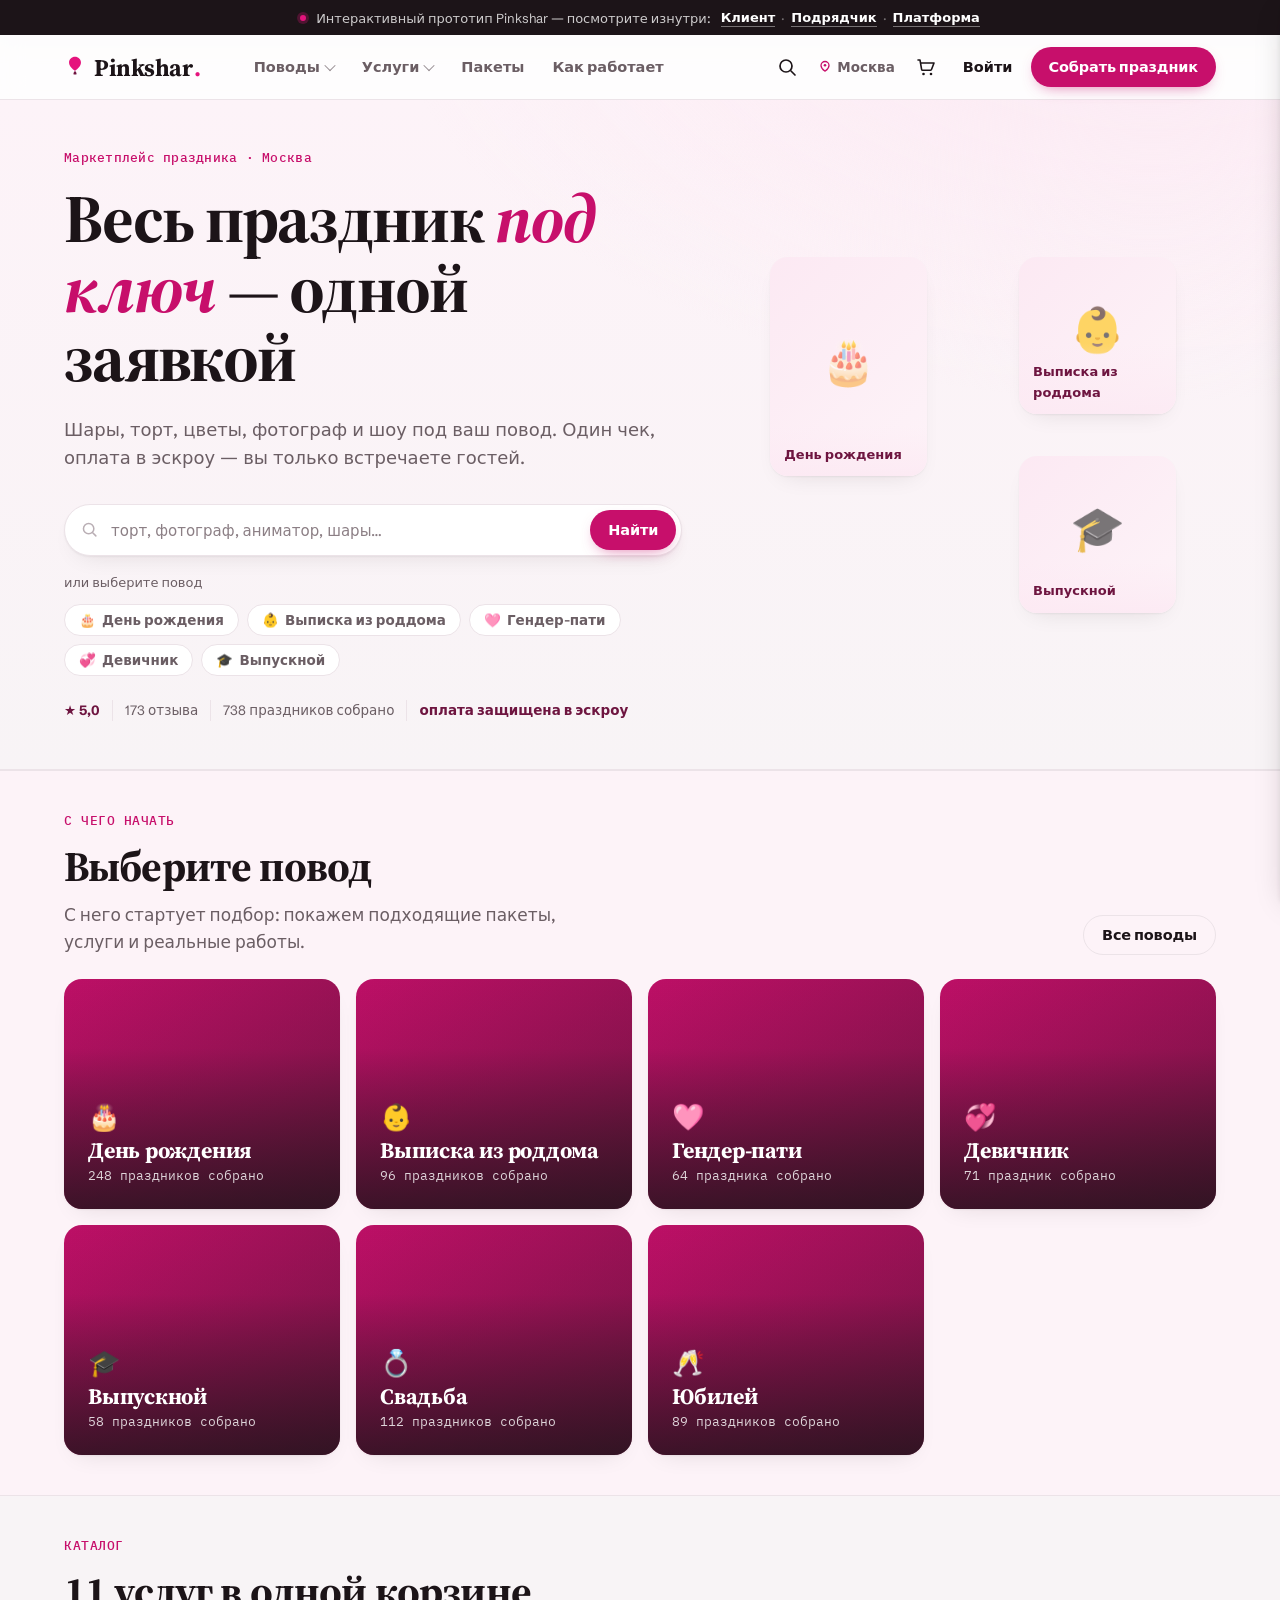
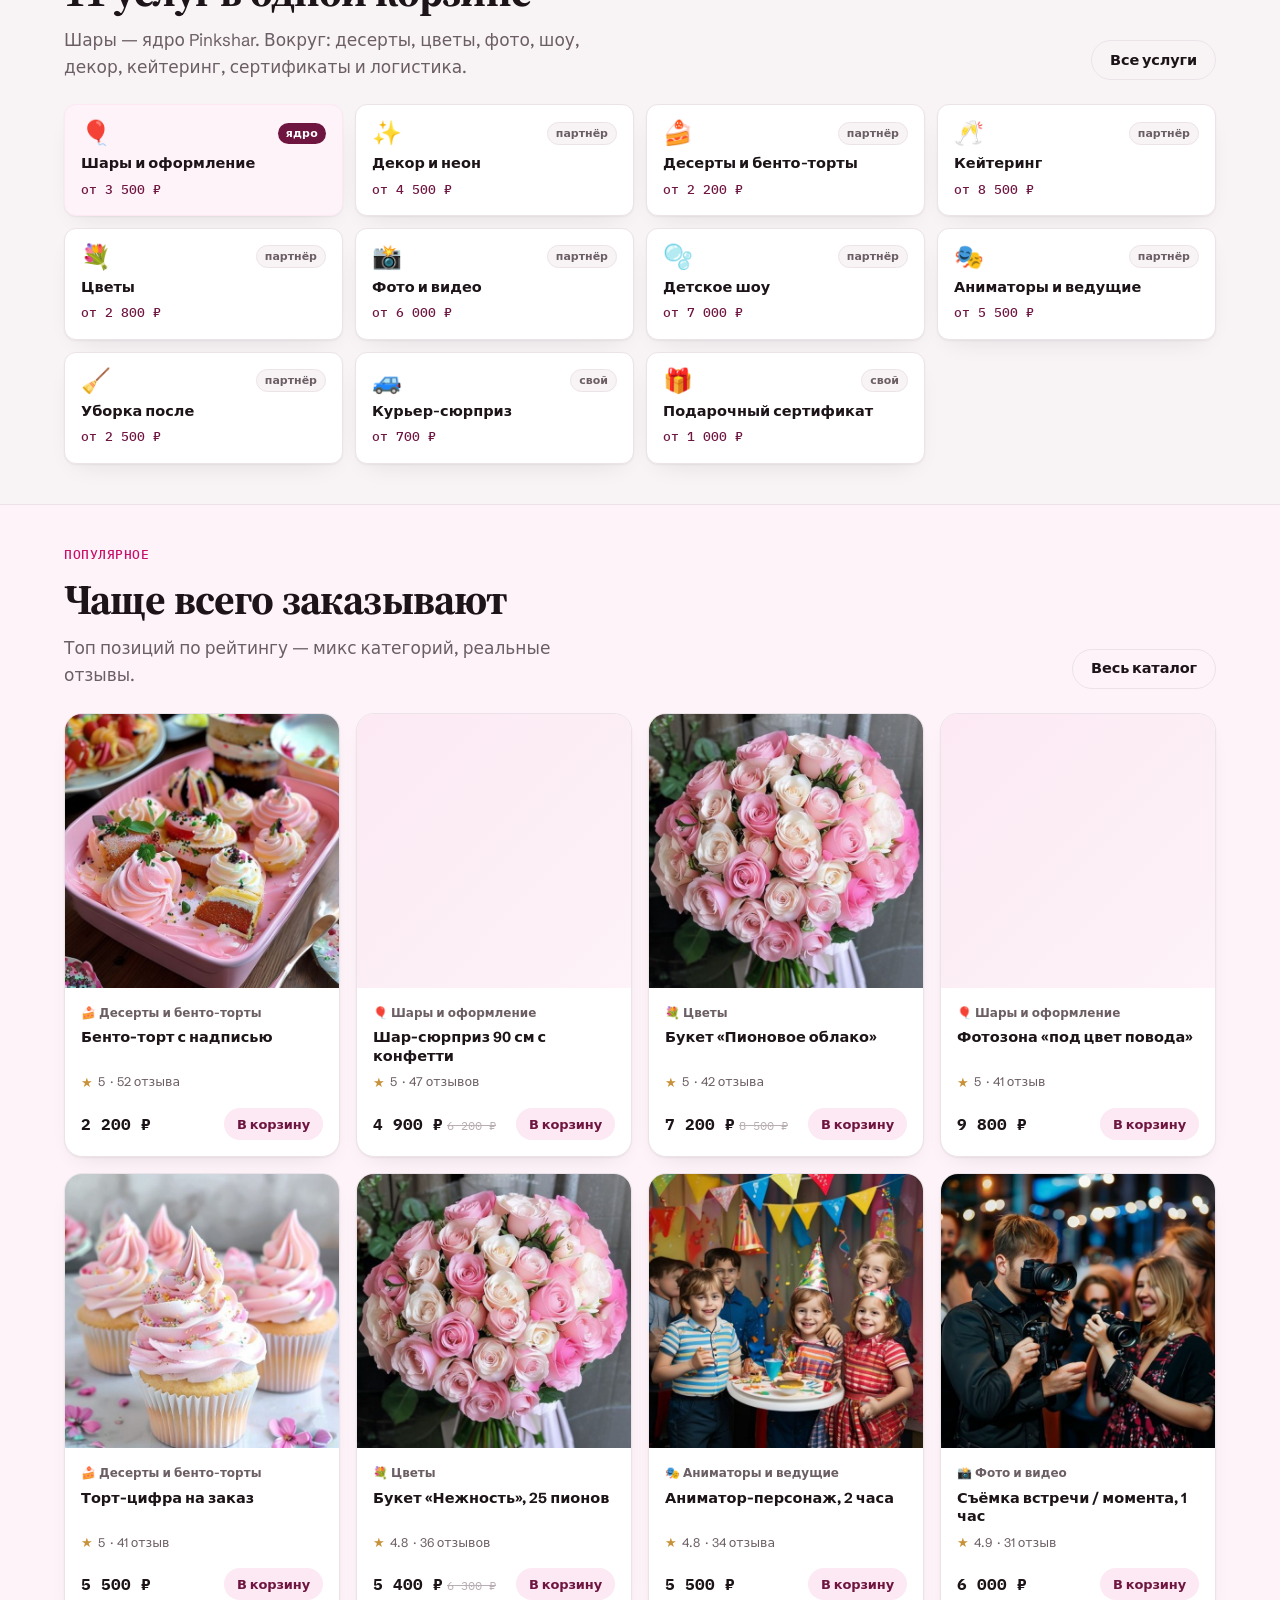
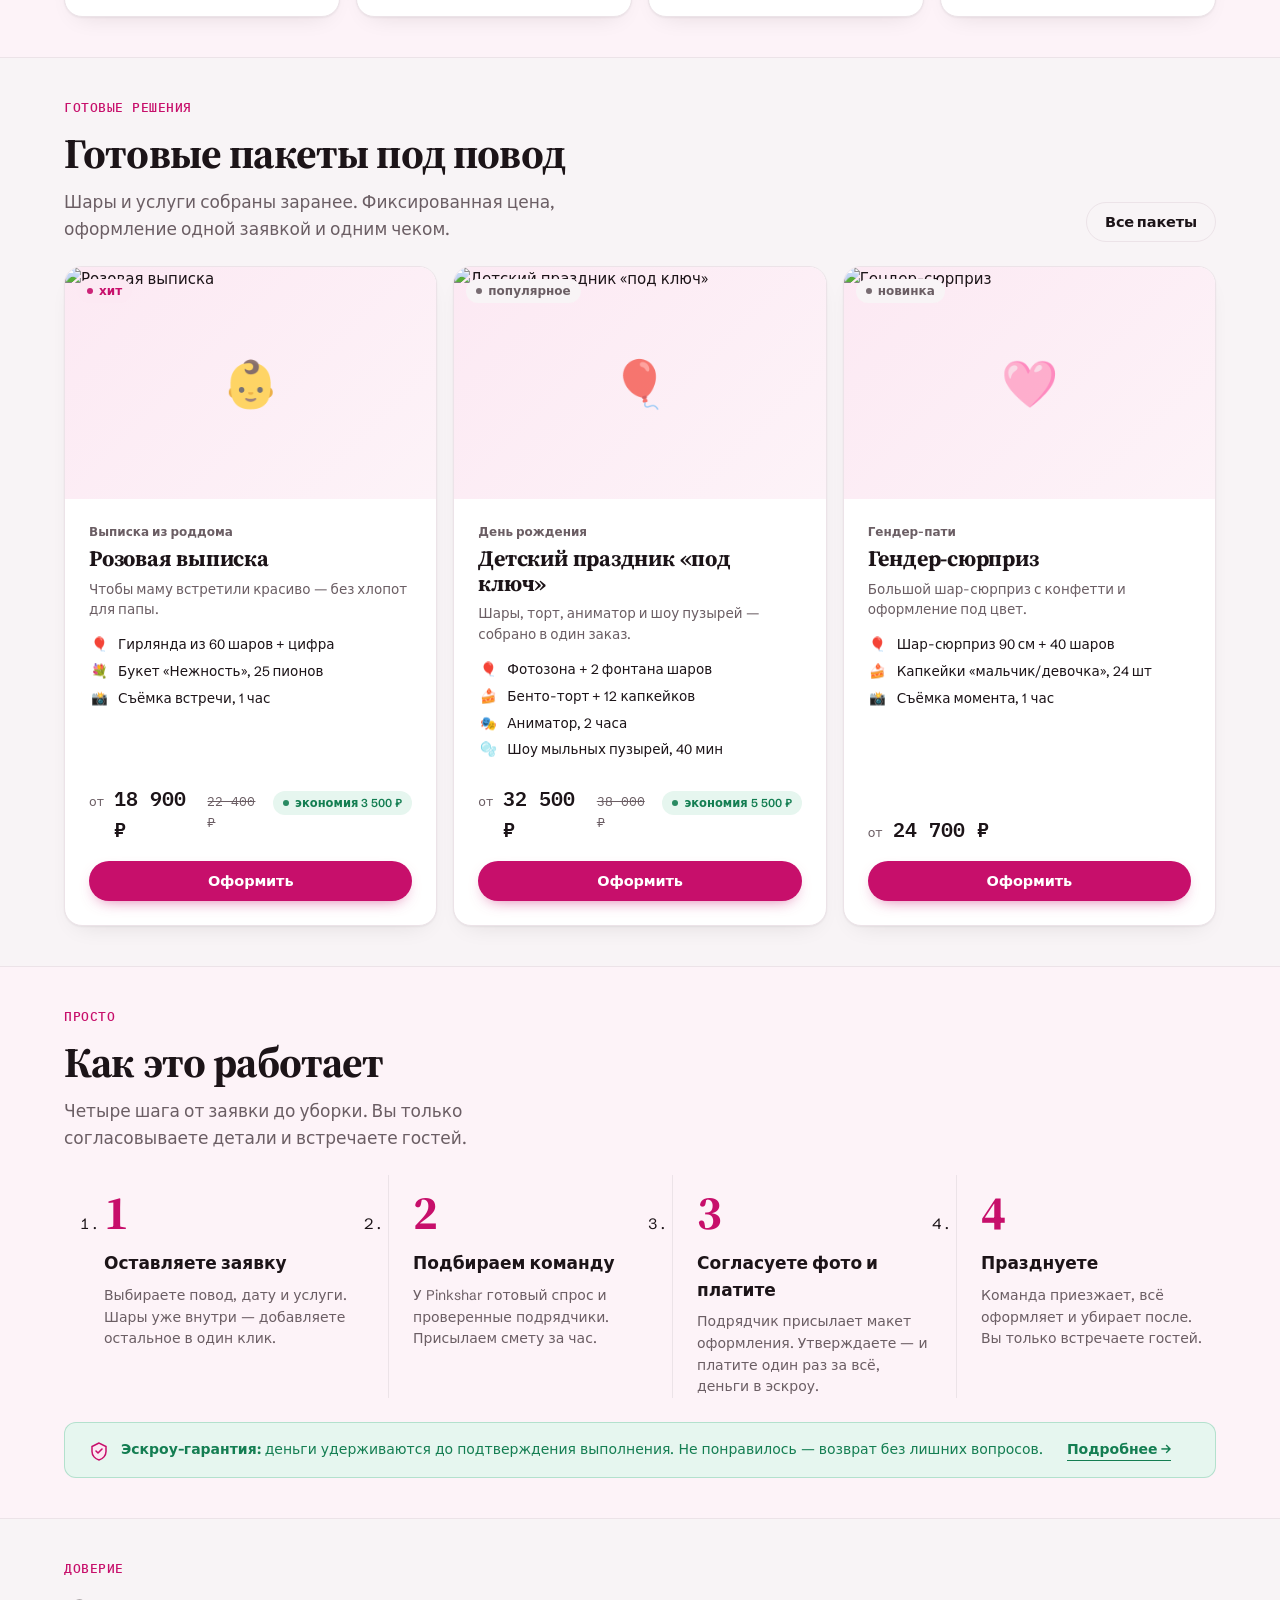
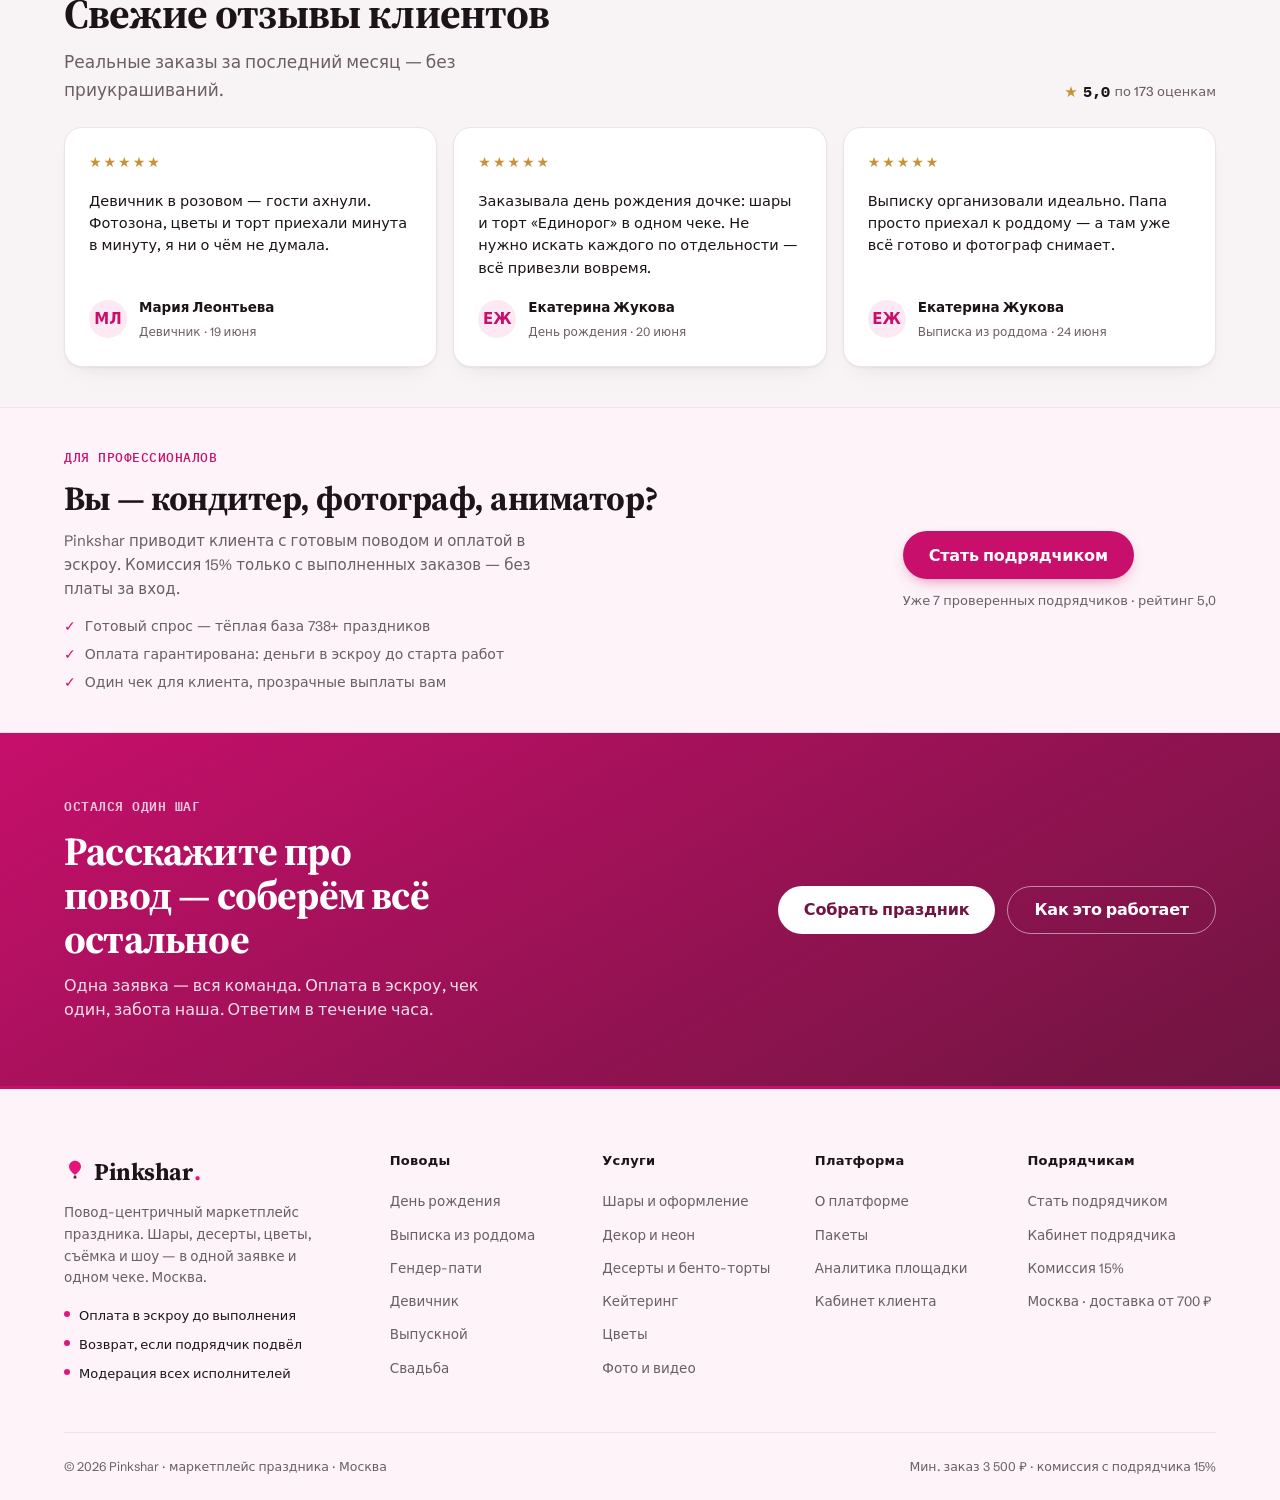
==== commit 4652affb: "Главная: переделан первый экран (поиск+поводы+спокойное доверие); 8 карточек с тематическими фото в " ====
--- a/index.html
+++ b/index.html
@@ -15,66 +15,57 @@
 
   <main id="view">
 
-    <!-- ====================== HERO ====================== -->
+    <!-- ====================== 01. HERO ====================== -->
     <section class="mkt-hero">
       <div class="mkt-hero__inner">
+        <!-- Левая колонка: кикер, H1, поиск, счётчики, бейджи -->
         <div class="home-hero__copy mkt-reveal">
           <p class="mkt-hero__kicker">Маркетплейс праздника · Москва</p>
           <h1 class="mkt-hero__title">
-            Весь праздник <em>под ключ</em> —<br>одной заявкой
+            Весь праздник <em>под ключ</em> — одной заявкой
           </h1>
           <p class="mkt-hero__lead">
-            Шары, торт, цветы, фотограф, шоу и уборка — в одной заявке и одном чеке.
-            Pinkshar собирает всю команду праздника, а вы только встречаете гостей.
+            Шары, торт, цветы, фотограф и шоу под ваш повод. Один чек, оплата в эскроу —
+            вы только встречаете гостей.
           </p>
-          <div class="mkt-hero__cta">
-            <a class="btn btn--primary btn--lg" href="pakety.html">Собрать праздник</a>
-            <a class="btn btn--ghost btn--lg" href="o-platforme.html">Как это устроено</a>
-          </div>
-          <p class="home-hero__cta-note">Смету пришлём за час. Оплата только после согласования.</p>
-          <div class="mkt-hero__trust">
-            <span><strong id="heroRating">5,0</strong><span id="heroRatingCount">рейтинг по 173 оценкам</span></span>
-            <span class="mkt-hero__sep" aria-hidden="true"></span>
-            <span><strong id="heroParties">738</strong>праздников уже собрано</span>
-            <span class="mkt-hero__sep" aria-hidden="true"></span>
-            <span><strong id="heroServices">11</strong>услуг в одной корзине</span>
-          </div>
-        </div>
-
+
+          <!-- Поиск-строка -->
+          <form class="hero-search" action="uslugi.html" method="get" role="search"
+                onsubmit="location.href='uslugi.html';return false;">
+            <div class="hero-search__field">
+              <svg width="18" height="18" viewBox="0 0 20 20" fill="none" aria-hidden="true">
+                <circle cx="8.5" cy="8.5" r="5.75" stroke="currentColor" stroke-width="1.7"/>
+                <path d="M13 13l3.5 3.5" stroke="currentColor" stroke-width="1.7" stroke-linecap="round"/>
+              </svg>
+              <input class="hero-search__input" type="search" name="q"
+                     placeholder="торт, фотограф, аниматор, шары…" autocomplete="off">
+            </div>
+            <button class="btn btn--primary" type="submit">Найти</button>
+          </form>
+
+          <!-- Или выбрать повод -->
+          <div class="hero-occ">
+            <span class="hero-occ__label">или выберите повод</span>
+            <div class="hero-chips" id="heroChips"></div>
+          </div>
+
+          <!-- Доверие: одна спокойная строка -->
+          <p class="hero-trust">
+            <span class="hero-trust__rate">★ 5,0</span>
+            <span>173 отзыва</span>
+            <span>738 праздников собрано</span>
+            <span class="hero-trust__esc">оплата защищена в эскроу</span>
+          </p>
+        </div>
+
+        <!-- Правая колонка: коллаж + панель -->
         <div class="home-hero__aside mkt-reveal" data-d="1">
           <div class="mkt-hero__collage" id="heroCollage"></div>
-          <aside class="card home-hero__panel" aria-label="Как устроена заявка">
-            <div class="home-hero__panel-head">
-              <span class="serif home-hero__panel-title">Одна заявка, вся команда</span>
-              <span class="badge badge--paid">Оплата в эскроу</span>
-            </div>
-            <ul class="home-hero__stack" id="heroStack"></ul>
-            <p class="home-hero__panel-note muted">
-              Деньги придерживаем до выполнения. Комиссию берём с подрядчика, не с вас.
-            </p>
-          </aside>
-        </div>
-      </div>
-    </section>
-
-    <!-- ====================== ЭКОСИСТЕМА ====================== -->
-    <section class="mkt-band">
-      <div class="mkt-band__inner">
-        <div class="mkt-band__head mkt-reveal">
-          <p class="mkt-eyebrow">Размах платформы</p>
-          <h2 class="mkt-h2">Всё для праздника в одном месте</h2>
-          <p class="mkt-lead">
-            В центре — шары и оформление, наше ядро и собственное производство.
-            Вокруг нанизываются проверенные подрядчики: десерты, цветы, съёмка, шоу, кейтеринг.
-            Один повод превращается в целую команду.
-          </p>
-        </div>
-        <div class="mkt-eco mkt-reveal" data-d="1" id="ecoMap"></div>
-        <div class="home-scale mkt-reveal" data-d="2" id="ecoScale"></div>
-      </div>
-    </section>
-
-    <!-- ====================== ПОВОДЫ ====================== -->
+        </div>
+      </div>
+    </section>
+
+    <!-- ====================== 02. ВЫБЕРИТЕ ПОВОД ====================== -->
     <section class="mkt-band mkt-band--ghost">
       <div class="mkt-band__inner">
         <div class="between mkt-band__head" style="max-width:none;align-items:flex-end">
@@ -89,13 +80,43 @@
       </div>
     </section>
 
-    <!-- ====================== ПАКЕТЫ ====================== -->
+    <!-- ====================== 03. КАТАЛОГ УСЛУГ ====================== -->
+    <section class="mkt-band">
+      <div class="mkt-band__inner">
+        <div class="between mkt-band__head" style="max-width:none;align-items:flex-end">
+          <div style="max-width:60ch">
+            <p class="mkt-eyebrow">Каталог</p>
+            <h2 class="mkt-h2">11 услуг в одной корзине</h2>
+            <p class="mkt-lead">Шары — ядро Pinkshar. Вокруг: десерты, цветы, фото, шоу, декор, кейтеринг, сертификаты и логистика.</p>
+          </div>
+          <a class="btn btn--ghost" href="uslugi.html">Все услуги</a>
+        </div>
+        <div class="home-svc mkt-reveal" data-d="1" id="serviceGrid"></div>
+      </div>
+    </section>
+
+    <!-- ====================== 04. ЧАЩЕ ВСЕГО ЗАКАЗЫВАЮТ ====================== -->
+    <section class="mkt-band mkt-band--ghost">
+      <div class="mkt-band__inner">
+        <div class="between mkt-band__head" style="max-width:none;align-items:flex-end">
+          <div style="max-width:60ch">
+            <p class="mkt-eyebrow">Популярное</p>
+            <h2 class="mkt-h2">Чаще всего заказывают</h2>
+            <p class="mkt-lead">Топ позиций по рейтингу — микс категорий, реальные отзывы.</p>
+          </div>
+          <a class="btn btn--ghost" href="uslugi.html">Весь каталог</a>
+        </div>
+        <div class="popular-grid mkt-reveal" data-d="1" id="popularGrid"></div>
+      </div>
+    </section>
+
+    <!-- ====================== 05. ГОТОВЫЕ ПАКЕТЫ ====================== -->
     <section class="mkt-band">
       <div class="mkt-band__inner">
         <div class="between mkt-band__head" style="max-width:none;align-items:flex-end">
           <div style="max-width:60ch">
             <p class="mkt-eyebrow">Готовые решения</p>
-            <h2 class="mkt-h2">Пакеты под повод</h2>
+            <h2 class="mkt-h2">Готовые пакеты под повод</h2>
             <p class="mkt-lead">Шары и услуги собраны заранее. Фиксированная цена, оформление одной заявкой и одним чеком.</p>
           </div>
           <a class="btn btn--ghost" href="pakety.html">Все пакеты</a>
@@ -104,34 +125,7 @@
       </div>
     </section>
 
-    <!-- ====================== УСЛУГИ (тизер ширины) ====================== -->
-    <section class="mkt-band mkt-band--ghost">
-      <div class="mkt-band__inner">
-        <div class="between mkt-band__head" style="max-width:none;align-items:flex-end">
-          <div style="max-width:60ch">
-            <p class="mkt-eyebrow">Каталог</p>
-            <h2 class="mkt-h2">Одиннадцать услуг в одной корзине</h2>
-            <p class="mkt-lead">Шары — ядро. Вокруг — десерты, цветы, фото, шоу, декор, кейтеринг, логистика и собственные продукты Pinkshar.</p>
-          </div>
-          <a class="btn btn--ghost" href="uslugi.html">Все услуги</a>
-        </div>
-        <div class="home-svc mkt-reveal" data-d="1" id="serviceTeaser"></div>
-      </div>
-    </section>
-
-    <!-- ====================== LOOKBOOK ====================== -->
-    <section class="mkt-band">
-      <div class="mkt-band__inner">
-        <div class="mkt-band__head mkt-reveal">
-          <p class="mkt-eyebrow">Lookbook</p>
-          <h2 class="mkt-h2">Реальные работы, а не рендеры</h2>
-          <p class="mkt-lead">Оформление выписок, выпускных, гендер-пати и юбилеев — то, что мы уже собрали для клиентов.</p>
-        </div>
-        <div class="mkt-lookbook mkt-reveal" data-d="1" id="lookbook"></div>
-      </div>
-    </section>
-
-    <!-- ====================== КАК РАБОТАЕТ ====================== -->
+    <!-- ====================== 06. КАК ЭТО РАБОТАЕТ ====================== -->
     <section class="mkt-band mkt-band--ghost">
       <div class="mkt-band__inner">
         <div class="mkt-band__head mkt-reveal">
@@ -140,58 +134,25 @@
           <p class="mkt-lead">Четыре шага от заявки до уборки. Вы только согласовываете детали и встречаете гостей.</p>
         </div>
         <ol class="mkt-steps mkt-reveal" data-d="1" id="stepGrid"></ol>
-      </div>
-    </section>
-
-    <!-- ====================== VISION-ТИЗЕР ====================== -->
-    <section class="mkt-band">
-      <div class="mkt-band__inner">
-        <div class="mkt-vision mkt-reveal">
-          <div class="mkt-manifesto" id="manifesto"></div>
-          <div class="mkt-vision__why">
-            <div class="home-vision__stats mkt-stats" id="visionStats"></div>
-            <div class="home-vision__roadmap" id="visionRoadmap"></div>
-            <a class="btn btn--soft" href="o-platforme.html">Куда мы целимся →</a>
-          </div>
-        </div>
-      </div>
-    </section>
-
-    <!-- ====================== ДВУСТОРОННОСТЬ ====================== -->
-    <section class="mkt-band mkt-band--ghost">
-      <div class="mkt-band__inner">
-        <div class="mkt-twoside mkt-reveal">
-          <div class="mkt-side">
-            <h2 class="mkt-side__t">Вы хотите праздник</h2>
-            <p class="mkt-side__lead">Соберите повод одной заявкой — мы подберём команду, удержим оплату в эскроу и проследим за качеством.</p>
-            <ul class="mkt-side__list">
-              <li>Шары, торт, цветы, фото и шоу в одном чеке</li>
-              <li>Оплата только после подбора и согласования</li>
-              <li>Возврат, если подрядчик подвёл</li>
-            </ul>
-            <div class="mkt-side__foot">
-              <a class="btn btn--primary" href="pakety.html">Собрать праздник</a>
-            </div>
-          </div>
-          <div class="mkt-side mkt-side--accent">
-            <h2 class="mkt-side__t">Вы — кондитер, фотограф, аниматор?</h2>
-            <p class="mkt-side__lead" id="partnerPitch"></p>
-            <ul class="mkt-side__list" id="partnerBenefits"></ul>
-            <div class="mkt-side__foot">
-              <a class="btn btn--white" href="partneram.html">Стать подрядчиком</a>
-            </div>
-          </div>
-        </div>
-      </div>
-    </section>
-
-    <!-- ====================== ОТЗЫВЫ ====================== -->
+        <!-- Плашка эскроу-гарантии -->
+        <div class="escrow-note mkt-reveal" data-d="2">
+          <svg width="20" height="20" viewBox="0 0 20 20" fill="none" aria-hidden="true">
+            <path d="M10 2L3 5.5V10.5c0 4 3.1 7.5 7 8.5 3.9-1 7-4.5 7-8.5V5.5L10 2Z" fill="var(--pink-soft)" stroke="var(--pink-strong)" stroke-width="1.5"/>
+            <path d="M7 10l2 2 4-4" stroke="var(--pink-strong)" stroke-width="1.6" stroke-linecap="round" stroke-linejoin="round"/>
+          </svg>
+          <span><strong>Эскроу-гарантия:</strong> деньги удерживаются до подтверждения выполнения. Не понравилось — возврат без лишних вопросов.</span>
+          <a href="o-platforme.html">Подробнее →</a>
+        </div>
+      </div>
+    </section>
+
+    <!-- ====================== 07. СВЕЖИЕ ОТЗЫВЫ ====================== -->
     <section class="mkt-band">
       <div class="mkt-band__inner">
         <div class="between mkt-band__head" style="max-width:none;align-items:flex-end">
           <div style="max-width:60ch">
             <p class="mkt-eyebrow">Доверие</p>
-            <h2 class="mkt-h2">Что говорят клиенты</h2>
+            <h2 class="mkt-h2">Свежие отзывы клиентов</h2>
             <p class="mkt-lead">Реальные заказы за последний месяц — без приукрашиваний.</p>
           </div>
           <span class="rating">
@@ -204,7 +165,29 @@
       </div>
     </section>
 
-    <!-- ====================== ФИНАЛЬНАЯ CTA-ПОЛОСА ====================== -->
+    <!-- ====================== 08. СТАТЬ ПОДРЯДЧИКОМ ====================== -->
+    <section class="mkt-band mkt-band--ghost partner-band">
+      <div class="mkt-band__inner">
+        <div class="partner-strip mkt-reveal">
+          <div class="partner-strip__copy">
+            <p class="mkt-eyebrow">Для профессионалов</p>
+            <h2 class="partner-strip__title">Вы — кондитер, фотограф, аниматор?</h2>
+            <p class="partner-strip__lead">Pinkshar приводит клиента с готовым поводом и оплатой в эскроу. Комиссия 15% только с выполненных заказов — без платы за вход.</p>
+            <ul class="partner-strip__list">
+              <li>Готовый спрос — тёплая база 738+ праздников</li>
+              <li>Оплата гарантирована: деньги в эскроу до старта работ</li>
+              <li>Один чек для клиента, прозрачные выплаты вам</li>
+            </ul>
+          </div>
+          <div class="partner-strip__cta">
+            <a class="btn btn--primary btn--lg" href="partneram.html">Стать подрядчиком</a>
+            <span class="partner-strip__note">Уже 7 проверенных подрядчиков · рейтинг 5,0</span>
+          </div>
+        </div>
+      </div>
+    </section>
+
+    <!-- Финальная CTA-полоса -->
     <section class="mkt-ctaband">
       <div class="mkt-ctaband__inner">
         <div>
@@ -225,23 +208,48 @@
   <footer data-mkt-footer></footer>
 
   <style>
-    /* ============ PAGE-SCOPED: home-* (главная) ============ */
-    /* Мелкая специфика страницы. Общие токены и .mkt-* не переопределяем. */
-
-    /* hero: микро-нота под CTA (снимает трение перед кликом) */
-    .home-hero__cta-note{font-size:13px;color:var(--muted);margin:calc(-1 * var(--s-4)) 0 var(--s-6);
-      display:flex;align-items:center;gap:7px}
-    .home-hero__cta-note::before{content:"";flex:none;width:6px;height:6px;border-radius:50%;
-      background:var(--good)}
-
-    /* hero: правая колонка = коллаж + панель «одна заявка» */
+    /* ============ PAGE-SCOPED: home-* (главная, новая структура) ============ */
+
+    /* --- HERO SEARCH --- */
+    .hero-search{
+      display:flex;gap:var(--s-2);margin-bottom:var(--s-4);
+      background:var(--card);border:1px solid var(--line);border-radius:var(--r-pill);
+      padding:5px 5px 5px var(--s-4);box-shadow:var(--sh-card)}
+    .hero-search__field{display:flex;align-items:center;gap:10px;flex:1;color:var(--faint)}
+    .hero-search__input{
+      flex:1;border:0;outline:0;background:none;font-size:15px;
+      color:var(--ink);min-width:0}
+    .hero-search__input::placeholder{color:var(--placeholder)}
+
+    /* --- HERO CHIPS --- */
+    .hero-chips{display:flex;flex-wrap:wrap;gap:var(--s-2);margin-bottom:var(--s-4)}
+    .hero-chip{
+      display:inline-flex;align-items:center;gap:6px;height:32px;padding:0 14px;
+      border-radius:var(--r-pill);background:var(--card);border:1px solid var(--line);
+      font-size:13.5px;font-weight:600;color:var(--muted);white-space:nowrap;
+      transition:border-color .14s ease,color .14s ease,background .14s ease}
+    .hero-chip:hover{border-color:var(--pink);color:var(--plum);background:var(--pink-soft)}
+
+    /* --- HERO: повод-строка + спокойное доверие --- */
+    .hero-occ{display:flex;align-items:center;gap:var(--s-3);flex-wrap:wrap;margin-bottom:var(--s-5)}
+    .hero-occ__label{font-size:13px;color:var(--muted);flex:none}
+    .hero-chips{margin-bottom:0}
+    .hero-trust{display:flex;align-items:center;gap:var(--s-3);flex-wrap:wrap;
+      font-size:13.5px;color:var(--muted);margin:0}
+    .hero-trust > span + span{padding-left:var(--s-3);border-left:1px solid var(--line)}
+    .hero-trust__rate{font-weight:700;color:var(--plum)}
+    .hero-trust__esc{color:var(--plum);font-weight:600}
+
+    /* --- HERO ASIDE (правая колонка) --- */
     .home-hero__aside{display:flex;flex-direction:column;gap:var(--s-4)}
     .home-hero__panel{padding:var(--s-5)}
-    .home-hero__panel-head{display:flex;align-items:center;justify-content:space-between;
+    .home-hero__panel-head{
+      display:flex;align-items:center;justify-content:space-between;
       gap:var(--s-3);margin-bottom:var(--s-4)}
     .home-hero__panel-title{font-size:18px;font-weight:600}
     .home-hero__stack{display:flex;flex-direction:column}
-    .home-hero__stack li{display:flex;align-items:center;gap:var(--s-3);padding:10px 0;
+    .home-hero__stack li{
+      display:flex;align-items:center;gap:var(--s-3);padding:10px 0;
       border-top:1px solid var(--line)}
     .home-hero__stack li:first-child{border-top:0;padding-top:0}
     .home-hero__stack .se{font-size:21px;width:28px;text-align:center;flex:none}
@@ -249,9 +257,10 @@
     .home-hero__stack .sp{font-family:var(--font-mono);font-size:13px;color:var(--muted);white-space:nowrap}
     .home-hero__panel-note{font-size:12.5px;margin:var(--s-4) 0 0;line-height:1.5}
 
-    /* услуги-тизер: компактные плитки ширины */
+    /* --- SERVICE GRID (11 плиток) --- */
     .home-svc{display:grid;grid-template-columns:repeat(4,1fr);gap:var(--s-3)}
-    .home-svc__item{display:flex;flex-direction:column;gap:5px;background:var(--card);
+    .home-svc__item{
+      display:flex;flex-direction:column;gap:5px;background:var(--card);
       border:1px solid var(--line);border-radius:var(--r-md);padding:var(--s-4);
       box-shadow:var(--sh-card);transition:transform .14s ease,border-color .14s ease}
     .home-svc__item:hover{transform:translateY(-2px);border-color:var(--paper-edge)}
@@ -261,25 +270,52 @@
     .home-svc__name{font-weight:600;font-size:14.5px;margin-top:2px}
     .home-svc__from{font-family:var(--font-mono);font-size:12.5px;color:var(--plum);font-weight:500}
 
-    /* vision: правый столбец — мини-роадмап «фаза → фаза» */
-    .home-vision__stats{grid-template-columns:repeat(2,1fr);gap:var(--s-5);margin-bottom:var(--s-2)}
-    .home-vision__roadmap{display:flex;flex-wrap:wrap;gap:8px;margin:var(--s-2) 0 var(--s-3)}
-    .home-vision__chip{display:inline-flex;flex-direction:column;gap:1px;
-      padding:8px 13px;border-radius:var(--r-md);background:var(--card);
-      border:1px solid var(--line)}
-    .home-vision__chip--now{background:var(--pink-ghost);border-color:var(--pink-soft)}
-    .home-vision__chip .ph{font-family:var(--font-mono);font-size:11px;color:var(--pink-strong);font-weight:600}
-    .home-vision__chip .ti{font-size:13px;font-weight:600;line-height:1.2}
-
-    /* lookbook: фото-плитка теперь ссылка на товар (обёртка-grid-элемент) */
-    .home-lookbook__link{display:block;text-decoration:none;color:inherit}
-    .home-lookbook__link .mkt-photo{margin:0}
-    .home-lookbook__link:focus-visible{outline:2px solid var(--pink-strong);
-      outline-offset:3px;border-radius:var(--r-lg)}
-
-    /* отзывы */
+    /* --- POPULAR GRID (горизонтальная лента 4+4) --- */
+    .popular-grid{
+      display:grid;grid-template-columns:repeat(4,1fr);gap:var(--s-4)}
+    /* prod-card: если определён в app.css — переопределений нет.
+       Рисуем свой минимальный вариант только если класса нет */
+    .pop-card{
+      background:var(--card);border:1px solid var(--line);border-radius:var(--r-lg);
+      box-shadow:var(--sh-card);overflow:hidden;display:flex;flex-direction:column;
+      transition:transform .14s ease,box-shadow .14s ease}
+    .pop-card:hover{transform:translateY(-3px);box-shadow:var(--sh-pop)}
+    .pop-card__img{position:relative;aspect-ratio:1/1;overflow:hidden;
+      background:linear-gradient(135deg,var(--pink-soft),var(--pink-ghost))}
+    .pop-card__img img{
+      position:absolute;inset:0;width:100%;height:100%;object-fit:cover;
+      transition:transform .5s cubic-bezier(.22,.61,.36,1)}
+    .pop-card:hover .pop-card__img img{transform:scale(1.05)}
+    .pop-card__body{padding:var(--s-4);display:flex;flex-direction:column;gap:6px;flex:1}
+    .pop-card__cat{font-size:12px;color:var(--muted);font-weight:600}
+    .pop-card__name{font-weight:700;font-size:14.5px;line-height:1.3;flex:1}
+    .pop-card__meta{display:flex;align-items:center;gap:5px;font-size:12.5px;color:var(--muted)}
+    .pop-card__star{color:var(--gold);font-size:13px}
+    .pop-card__foot{display:flex;align-items:center;justify-content:space-between;gap:var(--s-2);
+      padding:0 var(--s-4) var(--s-4)}
+    .pop-card__price{font-family:var(--font-mono);font-weight:700;font-size:16px;color:var(--ink)}
+    .pop-card__old{font-family:var(--font-mono);font-size:12px;color:var(--faint);
+      text-decoration:line-through;margin-left:4px}
+
+    /* --- STEPS --- */
+    /* переиспользуем .mkt-steps из app.css, добавляем контейнер */
+
+    /* --- ESCROW NOTE --- */
+    .escrow-note{
+      display:flex;align-items:flex-start;gap:var(--s-3);margin-top:var(--s-5);
+      background:var(--good-soft);border:1px solid rgba(26,160,106,.25);
+      border-radius:var(--r-md);padding:var(--s-4) var(--s-5);font-size:14px;
+      color:var(--good-text);line-height:1.5}
+    .escrow-note svg{flex:none;margin-top:2px}
+    .escrow-note strong{color:var(--good-text)}
+    .escrow-note a{font-weight:600;color:var(--good-text);border-bottom:1px solid currentColor;
+      margin-left:var(--s-3);white-space:nowrap}
+    .escrow-note a:hover{opacity:.8}
+
+    /* --- REVIEWS --- */
     .home-reviews{display:grid;grid-template-columns:repeat(3,1fr);gap:var(--s-4)}
-    .home-review{background:var(--card);border:1px solid var(--line);border-radius:var(--r-lg);
+    .home-review{
+      background:var(--card);border:1px solid var(--line);border-radius:var(--r-lg);
       padding:var(--s-5);box-shadow:var(--sh-card);display:flex;flex-direction:column;gap:var(--s-4)}
     .home-review__stars{color:var(--gold);font-size:14px;letter-spacing:2px}
     .home-review__text{font-size:14.5px;line-height:1.55;margin:0;flex:1}
@@ -287,29 +323,51 @@
     .home-review__name{font-weight:600;font-size:13.5px}
     .home-review__meta{font-size:12px;color:var(--muted)}
 
-    /* размах: строка масштаба под экосистемой */
-    .home-scale{display:grid;grid-template-columns:repeat(4,1fr);gap:var(--s-4);
-      margin-top:var(--s-6);padding-top:var(--s-6);border-top:1px solid var(--line)}
-    .home-scale__item{display:flex;flex-direction:column;gap:4px}
-    .home-scale__v{font-family:var(--font-mono);font-weight:600;
-      font-size:clamp(28px,3.4vw,40px);line-height:1;letter-spacing:-.03em;
-      color:var(--pink-strong);font-variant-numeric:tabular-nums}
-    .home-scale__l{font-size:13.5px;color:var(--muted);line-height:1.4}
-
-    /* финальная CTA-полоса: эйбрау */
-    .mkt-ctaband__eyebrow{font-family:var(--font-mono);font-size:12.5px;font-weight:600;
+    /* --- PARTNER STRIP --- */
+    .partner-strip{
+      display:flex;align-items:center;justify-content:space-between;gap:var(--s-7);
+      flex-wrap:wrap}
+    .partner-strip__copy{flex:1;min-width:280px}
+    .partner-strip__title{
+      font-family:var(--font-display);font-weight:700;
+      font-size:clamp(24px,3vw,34px);line-height:1.12;letter-spacing:-.015em;
+      margin:0 0 var(--s-3)}
+    .partner-strip__lead{font-size:15px;color:var(--muted);line-height:1.6;
+      margin:0 0 var(--s-4);max-width:56ch}
+    .partner-strip__list{
+      display:flex;flex-direction:column;gap:8px;margin:0;
+      font-size:14px;color:var(--muted)}
+    .partner-strip__list li{display:flex;gap:9px;align-items:flex-start;line-height:1.4}
+    .partner-strip__list li::before{
+      content:"✓";font-weight:700;color:var(--pink-strong);flex:none}
+    .partner-strip__cta{
+      display:flex;flex-direction:column;align-items:flex-start;gap:var(--s-3);
+      flex:none}
+    .partner-strip__note{font-size:13px;color:var(--muted);line-height:1.4}
+
+    /* --- RESPONSIVE --- */
+    @media (max-width:1000px){
+      .home-svc{grid-template-columns:repeat(3,1fr)}
+      .popular-grid{grid-template-columns:repeat(2,1fr)}
+      .home-reviews{grid-template-columns:1fr 1fr}
+      .partner-strip{flex-direction:column;align-items:flex-start;gap:var(--s-5)}
+    }
+    @media (max-width:640px){
+      .home-svc{grid-template-columns:repeat(2,1fr)}
+      .popular-grid{grid-template-columns:repeat(2,1fr)}
+      .home-reviews{grid-template-columns:1fr}
+      .hero-search{flex-direction:column;border-radius:var(--r-lg)}
+      .hero-search .btn{border-radius:var(--r-pill)}
+    }
+    @media (max-width:440px){
+      .popular-grid{grid-template-columns:1fr}
+    }
+
+    /* --- финальная CTA-полоса: eyebrow --- */
+    .mkt-ctaband__eyebrow{
+      font-family:var(--font-mono);font-size:12.5px;font-weight:600;
       letter-spacing:.04em;text-transform:uppercase;color:rgba(255,255,255,.78);
       margin:0 0 var(--s-3)}
-
-    @media (max-width:1000px){
-      .home-svc{grid-template-columns:repeat(2,1fr)}
-      .home-reviews{grid-template-columns:1fr 1fr}
-      .home-scale{grid-template-columns:1fr 1fr;gap:var(--s-5)}
-    }
-    @media (max-width:640px){
-      .home-svc,.home-reviews,
-      .home-vision__stats{grid-template-columns:1fr}
-    }
   </style>
 
   <script>
@@ -317,25 +375,13 @@
     var P = window.PINK, S = window.SHELL;
     var esc = S.esc, money = S.money;
 
-    /* карта: occasion-id (данные) -> повод-slug (URL povod.html?o=) */
+    /* --- Маппинг occasion.id -> URL slug --- */
     var OCC_SLUG = {
       birthday: 'den-rozhdeniya', discharge: 'vypiska', gender: 'gender-pati',
       hen: 'devichnik', prom: 'vypusknoy', wedding: 'svadba', jubilee: 'yubiley'
     };
-    /* первый товар по категории (для проваливания lookbook -> карточка товара) */
-    function firstProductOfCategory(slug) {
-      return (P.products || []).filter(function (p) { return p.categorySlug === slug; })[0] || null;
-    }
-    /* подобрать товар под фото галереи: по occasion -> любой товар с этим поводом */
-    function productForGallery(g) {
-      if (!g) return null;
-      var byOcc = (P.products || []).filter(function (p) {
-        return (p.occasions || []).indexOf(g.occasion) !== -1;
-      });
-      return byOcc[0] || firstProductOfCategory('balloons');
-    }
-
-    /* плюрализация: plural(173,['оценка','оценки','оценок']) -> 'оценок' */
+
+    /* --- plural --- */
     function plural(n, forms) {
       var a = Math.abs(n) % 100, b = a % 10;
       if (a > 10 && a < 20) return forms[2];
@@ -344,69 +390,36 @@
       return forms[2];
     }
 
-    /* ---------- HERO: числа доверия ---------- */
-    var kpi = P.platformKPI;
-    document.getElementById('heroRating').textContent =
-      kpi.rating.toFixed(1).replace('.', ',');
-    document.getElementById('heroRatingCount').textContent =
-      'рейтинг по ' + kpi.ratingCount + ' ' +
-      plural(kpi.ratingCount, ['оценке', 'оценкам', 'оценкам']);
-    document.getElementById('heroParties').textContent = S.num(kpi.partiesDone);
-    document.getElementById('heroServices').textContent = (P.services || []).length;
-
-    /* hero-коллаж: 3 реальных фото из gallery (разные поводы) */
-    var heroPics = [P.gallery[8], P.gallery[2], P.gallery[0]]; // ДР · выписка · выпускной
+    /* --- photoForOccasion --- */
+    function photoForOccasion(occId) {
+      return (P.gallery || []).filter(function (g) { return g.occasion === occId; })[0] || null;
+    }
+
+    /* --- tagBadgeClass --- */
+    function tagBadgeClass(tag) {
+      return tag === 'премиум' ? 'badge--gold' : (tag === 'хит' ? 'badge--new' : 'badge--neutral');
+    }
+
+    /* ============================================================
+       01. HERO
+    ============================================================ */
+
+    /* hero-коллаж: 3 фото */
+    var heroPics = [P.gallery[8], P.gallery[2], P.gallery[0]];
     document.getElementById('heroCollage').innerHTML =
       heroPics.map(function (g) { return S.mktPhoto(g, true); }).join('');
 
-    /* hero-стек: репрезентативный микс «ядро + топ-услуги» */
-    var heroMix = ['balloons', 'desserts', 'flowers', 'photo'];
-    document.getElementById('heroStack').innerHTML = heroMix.map(function (id) {
-      var sv = S.serviceById(id) || {};
-      return '<li><span class="se" aria-hidden="true">' + (sv.emoji || '•') + '</span>' +
-        '<span class="sn">' + esc(sv.name || '') + '</span>' +
-        '<span class="sp">от ' + money(sv.from) + '</span></li>';
+    /* hero-чипы: 5 поводов */
+    var chipOccs = ['birthday', 'discharge', 'gender', 'hen', 'prom'];
+    document.getElementById('heroChips').innerHTML = chipOccs.map(function (id) {
+      var o = S.occasionById(id) || {};
+      return '<a class="hero-chip" href="' + S.povodHref(OCC_SLUG[id]) + '">' +
+        '<span aria-hidden="true">' + (o.emoji || '') + '</span>' + esc(o.name || id) + '</a>';
     }).join('');
 
-    /* ---------- ЭКОСИСТЕМА: ядро-шары + сателлиты ---------- */
-    var core = S.serviceById('balloons') || {};
-    var satIds = ['desserts', 'flowers', 'photo', 'kidshow', 'animators', 'decor', 'catering', 'cleanup'];
-    function tagLabel(kind) {
-      return kind === 'own' ? 'свой' : (kind === 'core' ? 'ядро' : 'партнёр');
-    }
-    var sats = satIds.map(function (id) {
-      var sv = S.serviceById(id) || {};
-      return '<a class="mkt-eco__sat" href="' + S.uslugiHref(id) + '">' +
-        '<span class="se" aria-hidden="true">' + (sv.emoji || '•') + '</span>' +
-        '<span class="sn">' + esc(sv.name || '') + '</span>' +
-        '<span class="st">' + tagLabel(sv.kind) + ' · от ' + money(sv.from) + '</span></a>';
-    }).join('');
-    document.getElementById('ecoMap').innerHTML =
-      '<div class="mkt-eco__core">' +
-        '<span class="mkt-eco__pill">Ядро Pinkshar</span>' +
-        '<span class="mkt-eco__emoji" aria-hidden="true">' + (core.emoji || '🎈') + '</span>' +
-        '<h3>' + esc(core.name || 'Шары и оформление') + '</h3>' +
-        '<p>Собственное производство: гирлянды, цифры, фонтаны, арки и фотозоны. ' +
-          'Вокруг ядра нанизываются все остальные услуги праздника — одной заявкой.</p>' +
-      '</div>' + sats;
-
-    /* ---------- РАЗМАХ: строка масштаба на реальных KPI ---------- */
-    var scaleItems = [
-      { v: (P.services || []).length, l: 'услуг в одной корзине' },
-      { v: kpi.activePartners, l: 'проверенных подрядчиков' },
-      { v: S.num(kpi.partiesDone), l: 'праздников уже собрано' },
-      { v: kpi.attachRate.toFixed(1).replace('.', ','), l: 'услуги в среднем заказе' }
-    ];
-    document.getElementById('ecoScale').innerHTML = scaleItems.map(function (s) {
-      return '<div class="home-scale__item"><span class="home-scale__v">' + esc(String(s.v)) +
-        '</span><span class="home-scale__l">' + esc(s.l) + '</span></div>';
-    }).join('');
-
-    /* ---------- ПОВОДЫ: крупные плитки с фото-фоном ---------- */
-    /* подбираем фото из gallery под каждый повод (первое совпадение по occasion) */
-    function photoForOccasion(occId) {
-      return (P.gallery || []).filter(function (g) { return g.occasion === occId; })[0] || null;
-    }
+    /* ============================================================
+       02. ВЫБЕРИТЕ ПОВОД (7 плиток)
+    ============================================================ */
     document.getElementById('occasionGrid').innerHTML = P.occasions.map(function (o) {
       var g = photoForOccasion(o.id);
       var hasPhoto = !!g;
@@ -427,35 +440,126 @@
         '</div></a>';
     }).join('');
 
-    /* ---------- ПАКЕТЫ: превью 3 карточки ---------- */
-    var pkgEmojiPhoto = {
-      'pkg-discharge': photoForOccasion('discharge'),
-      'pkg-kids':      photoForOccasion('birthday'),
-      'pkg-gender':    photoForOccasion('gender'),
-      'pkg-jubilee':   photoForOccasion('jubilee'),
-      'pkg-hen':       photoForOccasion('hen')
-    };
-    function tagBadgeClass(tag) {
-      return tag === 'премиум' ? 'badge--gold' : (tag === 'хит' ? 'badge--new' : 'badge--neutral');
-    }
+    /* ============================================================
+       03. КАТАЛОГ УСЛУГ (11 плиток, balloons первым)
+    ============================================================ */
+    var catalogSlugs = ['balloons','decor','desserts','catering','flowers','photo','kidshow','animators','cleanup','courier','cert'];
+    document.getElementById('serviceGrid').innerHTML = catalogSlugs.map(function (slug) {
+      /* ищем в serviceCatalog, fallback в services */
+      var sc = (P.serviceCatalog || []).filter(function (x) { return x.slug === slug; })[0];
+      var sv = S.serviceById(slug) || {};
+      var name  = (sc && sc.name)  || sv.name  || slug;
+      var emoji = (sc && sc.emoji) || sv.emoji || '•';
+      var from  = (sc && sc.priceFrom) || sv.from || 0;
+      var tag   = sc ? sc.tag : (sv.kind === 'core' ? 'ядро' : (sv.kind === 'own' ? 'свой' : 'партнёр'));
+      var isCore = tag === 'ядро';
+      var tagEl = isCore
+        ? '<span class="tag-core">ядро</span>'
+        : (tag === 'свой' ? '<span class="tag-agg">свой</span>' : '<span class="tag-agg">партнёр</span>');
+      return '<a class="home-svc__item' + (isCore ? ' home-svc__item--core' : '') +
+        '" href="' + S.uslugiHref(slug) + '">' +
+        '<div class="home-svc__top">' +
+          '<span class="home-svc__emoji" aria-hidden="true">' + emoji + '</span>' + tagEl +
+        '</div>' +
+        '<div class="home-svc__name">' + esc(name) + '</div>' +
+        '<div class="home-svc__from">от ' + money(from) + '</div></a>';
+    }).join('');
+
+    /* ============================================================
+       04. ЧАЩЕ ВСЕГО ЗАКАЗЫВАЮТ (топ-8 по rating*reviewsCount)
+    ============================================================ */
+    var allProds = (P.products || []).slice();
+    allProds.sort(function (a, b) {
+      var sa = (a.rating || 0) * Math.log1p(a.reviewsCount || 0);
+      var sb = (b.rating || 0) * Math.log1p(b.reviewsCount || 0);
+      return sb - sa;
+    });
+    /* берём топ-8, не более 2 из одной категории */
+    var topProds = [];
+    var catCount = {};
+    for (var i = 0; i < allProds.length && topProds.length < 8; i++) {
+      var p = allProds[i];
+      var c = p.categorySlug || '';
+      catCount[c] = (catCount[c] || 0) + 1;
+      if (catCount[c] <= 2) topProds.push(p);
+    }
+
+    /* находим emoji категории для карточки */
+    function catEmoji(slug) {
+      var sc = (P.serviceCatalog || []).filter(function (x) { return x.slug === slug; })[0];
+      if (sc) return sc.emoji;
+      var sv = S.serviceById(slug) || {};
+      return sv.emoji || '•';
+    }
+    function catName(slug) {
+      var sc = (P.serviceCatalog || []).filter(function (x) { return x.slug === slug; })[0];
+      if (sc) return sc.name;
+      var sv = S.serviceById(slug) || {};
+      return sv.name || slug;
+    }
+
+    document.getElementById('popularGrid').innerHTML = topProds.map(function (prod) {
+      var photo = (prod.photos && prod.photos[0]) ? prod.photos[0] : '';
+      var stars = '';
+      for (var s = 0; s < Math.round(prod.rating || 5); s++) stars += '★';
+      var oldPriceHtml = prod.oldPrice
+        ? '<span class="pop-card__old">' + money(prod.oldPrice) + '</span>'
+        : '';
+      var imgHtml = photo
+        ? '<img src="' + esc(photo) + '" alt="' + esc(prod.name) + '" loading="lazy"' +
+            ' onerror="this.style.display=\'none\'">'
+        : '';
+      return '<a class="pop-card" href="' + S.tovarHref(prod.id) + '">' +
+        '<div class="pop-card__img">' + imgHtml + '</div>' +
+        '<div class="pop-card__body">' +
+          '<span class="pop-card__cat">' + esc(catEmoji(prod.categorySlug)) + ' ' + esc(catName(prod.categorySlug)) + '</span>' +
+          '<span class="pop-card__name">' + esc(prod.name) + '</span>' +
+          '<span class="pop-card__meta">' +
+            '<span class="pop-card__star" aria-hidden="true">★</span>' +
+            '<span>' + (prod.rating || '5.0') + '</span>' +
+            '<span class="muted">· ' + (prod.reviewsCount || 0) + ' ' +
+              plural(prod.reviewsCount || 0, ['отзыв','отзыва','отзывов']) + '</span>' +
+          '</span>' +
+        '</div>' +
+        '<div class="pop-card__foot">' +
+          '<span>' +
+            '<span class="pop-card__price">' + money(prod.price) + '</span>' + oldPriceHtml +
+          '</span>' +
+          '<button class="btn btn--soft btn--sm" onclick="event.preventDefault();window.SHELL.addToCart(\'' +
+            prod.id.replace(/'/g, '') + '\');this.textContent=\'✓ Добавлено\'">' +
+            'В корзину</button>' +
+        '</div></a>';
+    }).join('');
+
+    /* ============================================================
+       05. ГОТОВЫЕ ПАКЕТЫ (первые 3)
+    ============================================================ */
+    var pkgEmojiPhoto = {};
+    (P.packages || []).forEach(function (pk) {
+      pkgEmojiPhoto[pk.id] = photoForOccasion(pk.occasion);
+    });
+
     function pkgCard(p) {
       var occ = S.occasionById(p.occasion) || {};
       var g = pkgEmojiPhoto[p.id];
-      // тег пакета лежит ВНУТРИ media: .mkt-pkg__tag позиционируется absolute
-      // относительно .mkt-pkg__media (position:relative), а не всей карточки
       var tagEl = '<span class="mkt-pkg__tag badge ' + tagBadgeClass(p.tag) + '">' + esc(p.tag) + '</span>';
-      // media: реальное фото с onerror-фолбэком на брендовый градиент + emoji (data-emoji)
       var mediaEl = g
-        ? '<div class="mkt-pkg__media" data-emoji="' + esc(p.emoji) + '">' + tagEl + '<img src="' + esc(g.src) +
-            '" alt="' + esc(p.name) + '" loading="lazy" ' +
-            'onerror="this.closest(\'.mkt-pkg__media\').classList.add(\'mkt-pkg__media--fallback\')"></div>'
+        ? '<div class="mkt-pkg__media" data-emoji="' + esc(p.emoji) + '">' + tagEl +
+            '<img src="' + esc(g.src) + '" alt="' + esc(p.name) + '" loading="lazy"' +
+            ' onerror="this.closest(\'.mkt-pkg__media\').classList.add(\'mkt-pkg__media--fallback\')"></div>'
         : '<div class="mkt-pkg__media mkt-pkg__media--fallback" data-emoji="' + esc(p.emoji) + '">' + tagEl + '</div>';
-      var inc = p.includes.map(function (it) {
+      var inc = (p.includes || []).map(function (it) {
         var sv = S.serviceById(it.service) || {};
         return '<li><span class="ie" aria-hidden="true">' + (sv.emoji || '•') + '</span>' +
           esc(it.label) + '</li>';
       }).join('');
       var old = p.oldPrice ? '<span class="mkt-pkg__old">' + money(p.oldPrice) + '</span>' : '';
+      /* экономия */
+      var saveHtml = '';
+      if (p.oldPrice) {
+        var save = p.oldPrice - p.price;
+        saveHtml = '<span class="badge badge--paid" style="font-size:11.5px">экономия ' + money(save) + '</span>';
+      }
       return '<article class="mkt-pkg">' +
         mediaEl +
         '<div class="mkt-pkg__body">' +
@@ -467,41 +571,19 @@
             '<div class="mkt-pkg__price">' +
               '<span class="mkt-pkg__from">от</span>' +
               '<span class="price price--big">' + money(p.price) + '</span>' + old +
+              saveHtml +
             '</div>' +
-            '<a class="btn btn--primary btn--block" href="pakety.html">Оформить</a>' +
+            '<a class="btn btn--primary btn--block" href="' + S.paketHref(p.id) + '">Оформить</a>' +
           '</div>' +
         '</div>' +
       '</article>';
     }
-    var previewPkgs = P.packages.slice(0, 3);
+    var previewPkgs = (P.packages || []).slice(0, 3);
     document.getElementById('packageGrid').innerHTML = previewPkgs.map(pkgCard).join('');
 
-    /* ---------- УСЛУГИ-ТИЗЕР: 8 плиток ширины ---------- */
-    var teaserIds = ['balloons', 'desserts', 'flowers', 'photo', 'kidshow', 'decor', 'catering', 'cert'];
-    document.getElementById('serviceTeaser').innerHTML = teaserIds.map(function (id) {
-      var sv = S.serviceById(id) || {};
-      var isCore = sv.kind === 'core';
-      var tag = isCore ? '<span class="tag-core">ядро</span>'
-        : (sv.kind === 'own' ? '<span class="tag-agg">свой</span>' : '<span class="tag-agg">партнёр</span>');
-      return '<a class="home-svc__item' + (isCore ? ' home-svc__item--core' : '') + '" href="' + S.uslugiHref(id) + '">' +
-        '<div class="home-svc__top">' +
-          '<span class="home-svc__emoji" aria-hidden="true">' + (sv.emoji || '•') + '</span>' + tag +
-        '</div>' +
-        '<div class="home-svc__name">' + esc(sv.name || '') + '</div>' +
-        '<div class="home-svc__from">от ' + money(sv.from) + '</div></a>';
-    }).join('');
-
-    /* ---------- LOOKBOOK: масонри из реальных фото → карточка товара ---------- */
-    document.getElementById('lookbook').innerHTML =
-      (P.gallery || []).map(function (g) {
-        var prod = productForGallery(g);
-        var inner = S.mktPhoto(g, true);
-        if (!prod) return inner;
-        return '<a class="home-lookbook__link" href="' + S.tovarHref(prod.id) +
-          '" aria-label="' + esc(g.label || prod.name) + ' — к товару">' + inner + '</a>';
-      }).join('');
-
-    /* ---------- КАК РАБОТАЕТ: 4 шага ---------- */
+    /* ============================================================
+       06. КАК ЭТО РАБОТАЕТ
+    ============================================================ */
     var steps = [
       { t: 'Оставляете заявку', d: 'Выбираете повод, дату и услуги. Шары уже внутри — добавляете остальное в один клик.' },
       { t: 'Подбираем команду', d: 'У Pinkshar готовый спрос и проверенные подрядчики. Присылаем смету за час.' },
@@ -515,28 +597,9 @@
         '<p class="mkt-step__d">' + esc(s.d) + '</p></li>';
     }).join('');
 
-    /* ---------- VISION-ТИЗЕР ---------- */
-    var vis = P.vision || {};
-    document.getElementById('manifesto').innerHTML =
-      '<p class="mkt-manifesto__text">' + (vis.manifesto || '') + '</p>';
-    document.getElementById('visionStats').innerHTML = (vis.stats || []).slice(0, 4).map(function (s) {
-      return '<div class="mkt-stat"><span class="mkt-stat__v">' + esc(s.kpi) + '</span>' +
-        '<span class="mkt-stat__l">' + esc(s.label) + '</span></div>';
-    }).join('');
-    document.getElementById('visionRoadmap').innerHTML = (vis.roadmap || []).map(function (r, i) {
-      return '<span class="home-vision__chip' + (i === 0 ? ' home-vision__chip--now' : '') + '">' +
-        '<span class="ph">' + esc(r.phase) + '</span>' +
-        '<span class="ti">' + esc(r.title) + '</span></span>';
-    }).join('');
-
-    /* ---------- ДВУСТОРОННОСТЬ: подрядчику ---------- */
-    var pi = P.partnerInfo || {};
-    document.getElementById('partnerPitch').textContent = pi.pitch || '';
-    document.getElementById('partnerBenefits').innerHTML = (pi.benefits || []).slice(0, 4).map(function (b) {
-      return '<li>' + esc(b) + '</li>';
-    }).join('');
-
-    /* ---------- ОТЗЫВЫ ---------- */
+    /* ============================================================
+       07. СВЕЖИЕ ОТЗЫВЫ
+    ============================================================ */
     document.getElementById('reviewGrid').innerHTML = (P.testimonials || []).slice(0, 3).map(function (r) {
       var ord = S.orderById(r.orderId);
       var occ = ord ? (S.occasionById(ord.occasion) || {}) : {};
@@ -551,7 +614,7 @@
           '<span>' +
             '<span class="home-review__name">' + esc(name) + '</span><br>' +
             '<span class="home-review__meta">' + esc(occ.name || 'Праздник') +
-              ' · ' + (ord ? S.dateShort(ord.date) : '') + '</span>' +
+              (ord ? ' · ' + S.dateShort(ord.date) : '') + '</span>' +
           '</span>' +
         '</div></article>';
     }).join('');
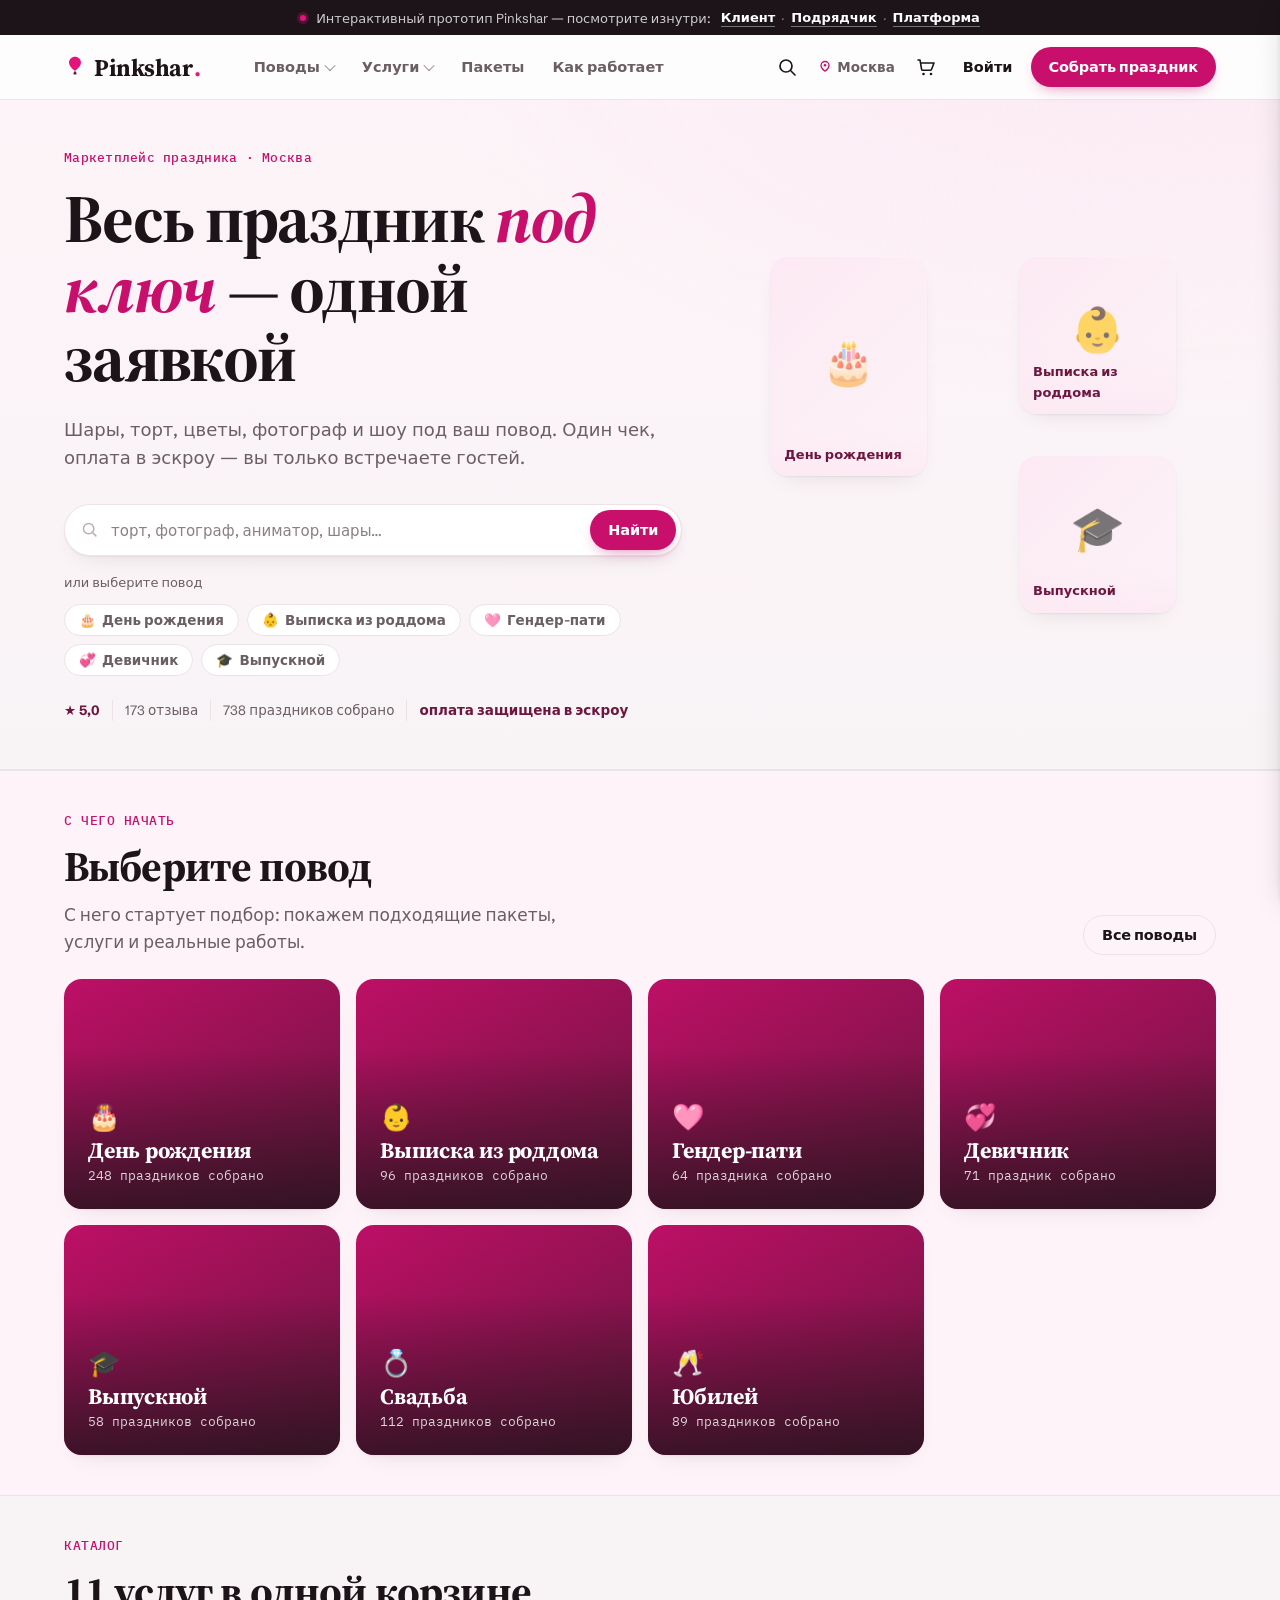
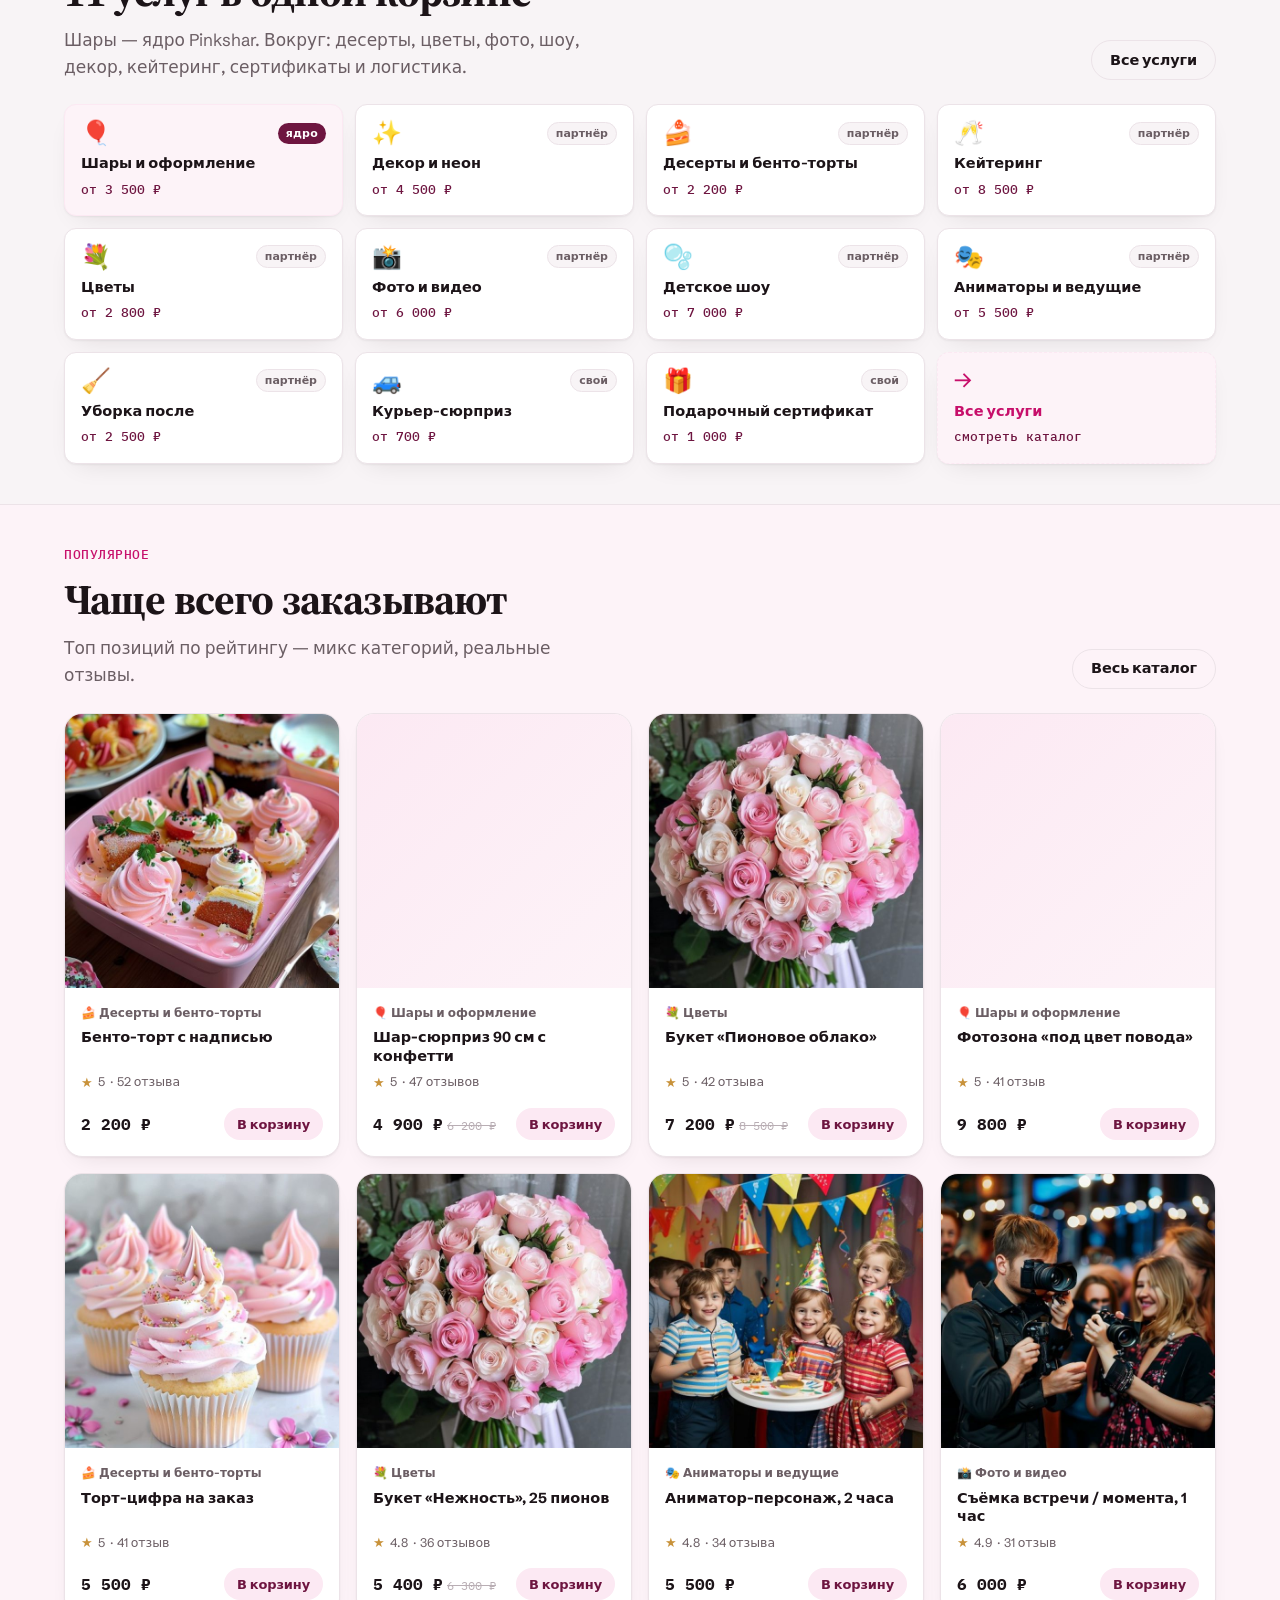
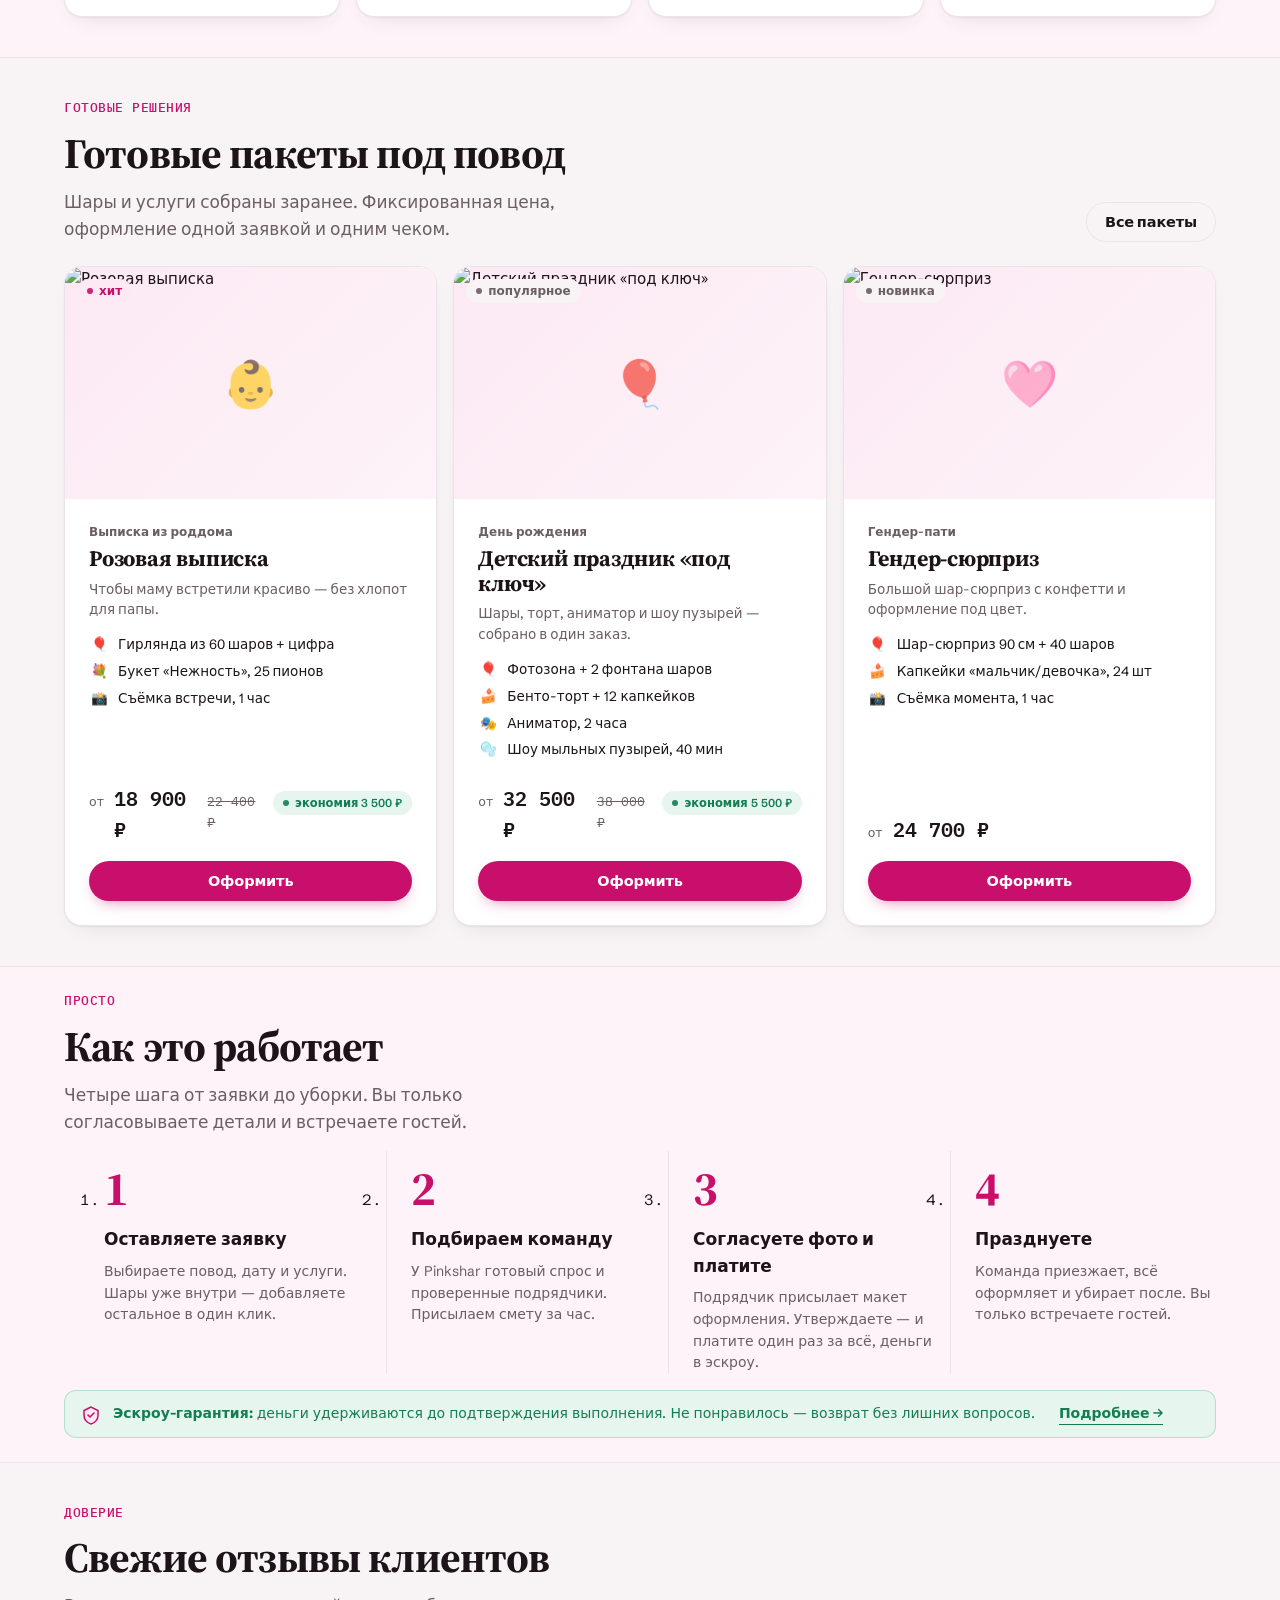
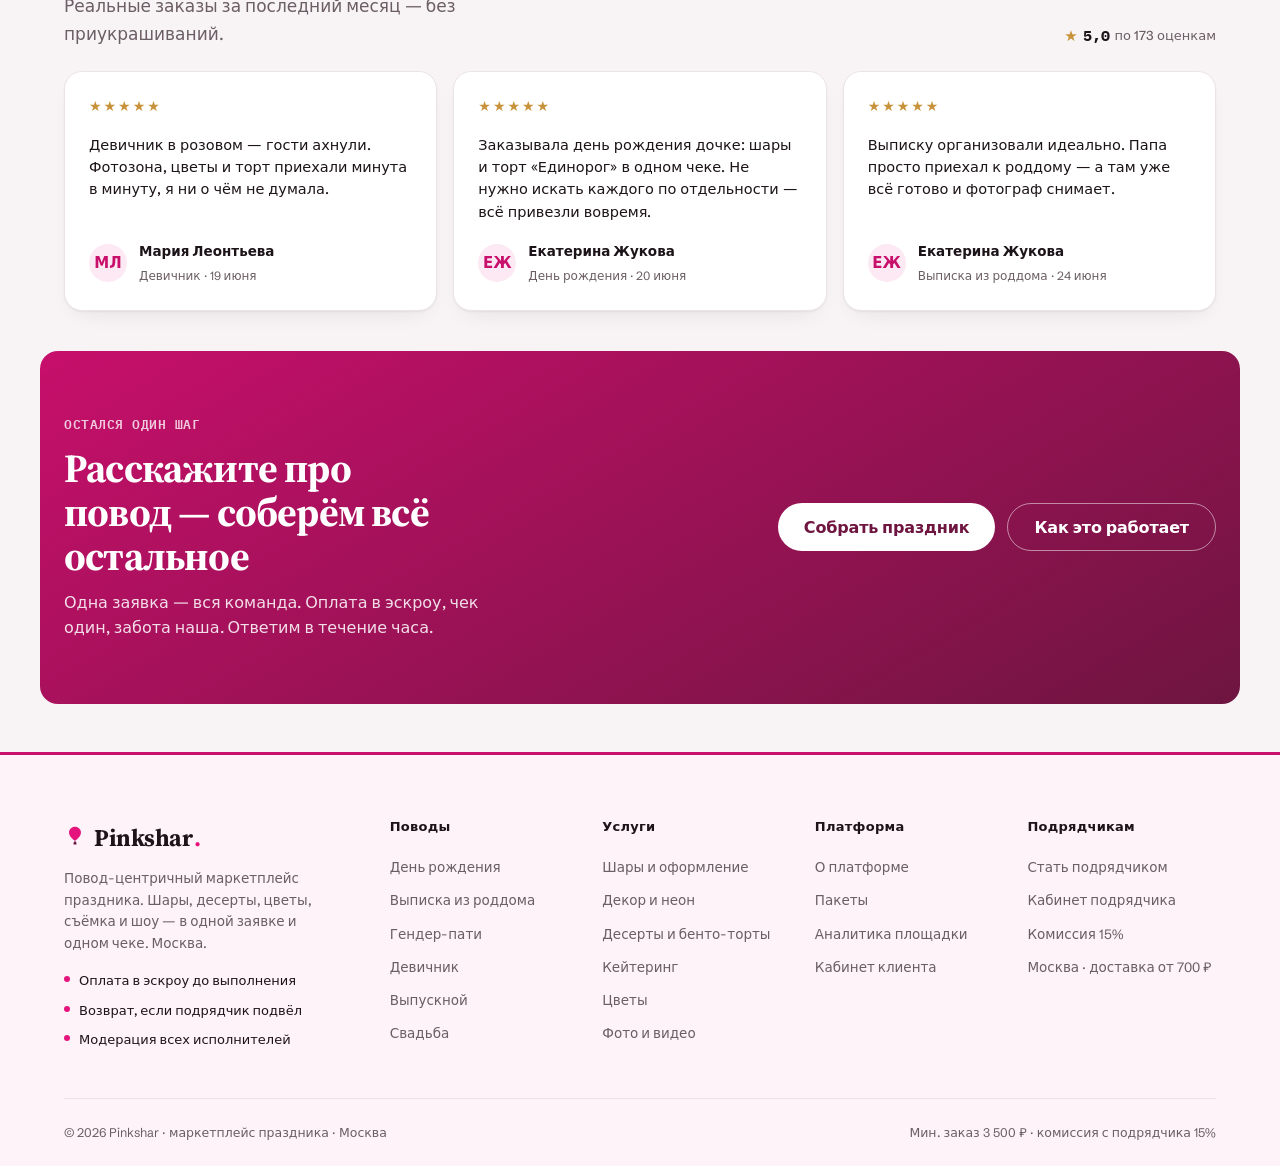
==== commit 0c9db2ab: "Главная: компактнее «как работает», удалён блок подрядчиков, сужен CTA-бэнд, 12 плиток услуг (ровные" ====
--- a/index.html
+++ b/index.html
@@ -126,7 +126,7 @@
     </section>
 
     <!-- ====================== 06. КАК ЭТО РАБОТАЕТ ====================== -->
-    <section class="mkt-band mkt-band--ghost">
+    <section class="mkt-band mkt-band--ghost home-how">
       <div class="mkt-band__inner">
         <div class="mkt-band__head mkt-reveal">
           <p class="mkt-eyebrow">Просто</p>
@@ -162,28 +162,6 @@
           </span>
         </div>
         <div class="home-reviews mkt-reveal" data-d="1" id="reviewGrid"></div>
-      </div>
-    </section>
-
-    <!-- ====================== 08. СТАТЬ ПОДРЯДЧИКОМ ====================== -->
-    <section class="mkt-band mkt-band--ghost partner-band">
-      <div class="mkt-band__inner">
-        <div class="partner-strip mkt-reveal">
-          <div class="partner-strip__copy">
-            <p class="mkt-eyebrow">Для профессионалов</p>
-            <h2 class="partner-strip__title">Вы — кондитер, фотограф, аниматор?</h2>
-            <p class="partner-strip__lead">Pinkshar приводит клиента с готовым поводом и оплатой в эскроу. Комиссия 15% только с выполненных заказов — без платы за вход.</p>
-            <ul class="partner-strip__list">
-              <li>Готовый спрос — тёплая база 738+ праздников</li>
-              <li>Оплата гарантирована: деньги в эскроу до старта работ</li>
-              <li>Один чек для клиента, прозрачные выплаты вам</li>
-            </ul>
-          </div>
-          <div class="partner-strip__cta">
-            <a class="btn btn--primary btn--lg" href="partneram.html">Стать подрядчиком</a>
-            <span class="partner-strip__note">Уже 7 проверенных подрядчиков · рейтинг 5,0</span>
-          </div>
-        </div>
       </div>
     </section>
 
@@ -297,8 +275,16 @@
     .pop-card__old{font-family:var(--font-mono);font-size:12px;color:var(--faint);
       text-decoration:line-through;margin-left:4px}
 
-    /* --- STEPS --- */
-    /* переиспользуем .mkt-steps из app.css, добавляем контейнер */
+    /* --- «Как это работает»: компактнее --- */
+    .home-how{padding-block:24px}
+    .home-how .mkt-band__head{margin-bottom:var(--s-4)}
+    .home-how .mkt-steps{gap:var(--s-4)}
+    .home-how .escrow-note{margin-top:var(--s-4);padding:var(--s-3) var(--s-4)}
+    /* 12-я плитка «Все услуги» — ровные ряды */
+    .home-svc__item--all{justify-content:center;background:var(--pink-ghost);
+      border-style:dashed;border-color:var(--pink-soft)}
+    .home-svc__item--all .home-svc__name{color:var(--pink-strong)}
+    .home-svc__item--all .home-svc__emoji{color:var(--pink-strong)}
 
     /* --- ESCROW NOTE --- */
     .escrow-note{
@@ -363,7 +349,9 @@
       .popular-grid{grid-template-columns:1fr}
     }
 
-    /* --- финальная CTA-полоса: eyebrow --- */
+    /* --- финальная CTA-полоса: уже + скруглённая (не во всю ширину) --- */
+    .mkt-ctaband{max-width:var(--maxw);margin:0 auto var(--s-7);
+      border-radius:var(--r-lg);overflow:hidden}
     .mkt-ctaband__eyebrow{
       font-family:var(--font-mono);font-size:12.5px;font-weight:600;
       letter-spacing:.04em;text-transform:uppercase;color:rgba(255,255,255,.78);
@@ -463,7 +451,11 @@
         '</div>' +
         '<div class="home-svc__name">' + esc(name) + '</div>' +
         '<div class="home-svc__from">от ' + money(from) + '</div></a>';
-    }).join('');
+    }).join('') +
+      '<a class="home-svc__item home-svc__item--all" href="uslugi.html">' +
+        '<div class="home-svc__top"><span class="home-svc__emoji" aria-hidden="true">→</span></div>' +
+        '<div class="home-svc__name">Все услуги</div>' +
+        '<div class="home-svc__from">смотреть каталог</div></a>';
 
     /* ============================================================
        04. ЧАЩЕ ВСЕГО ЗАКАЗЫВАЮТ (топ-8 по rating*reviewsCount)
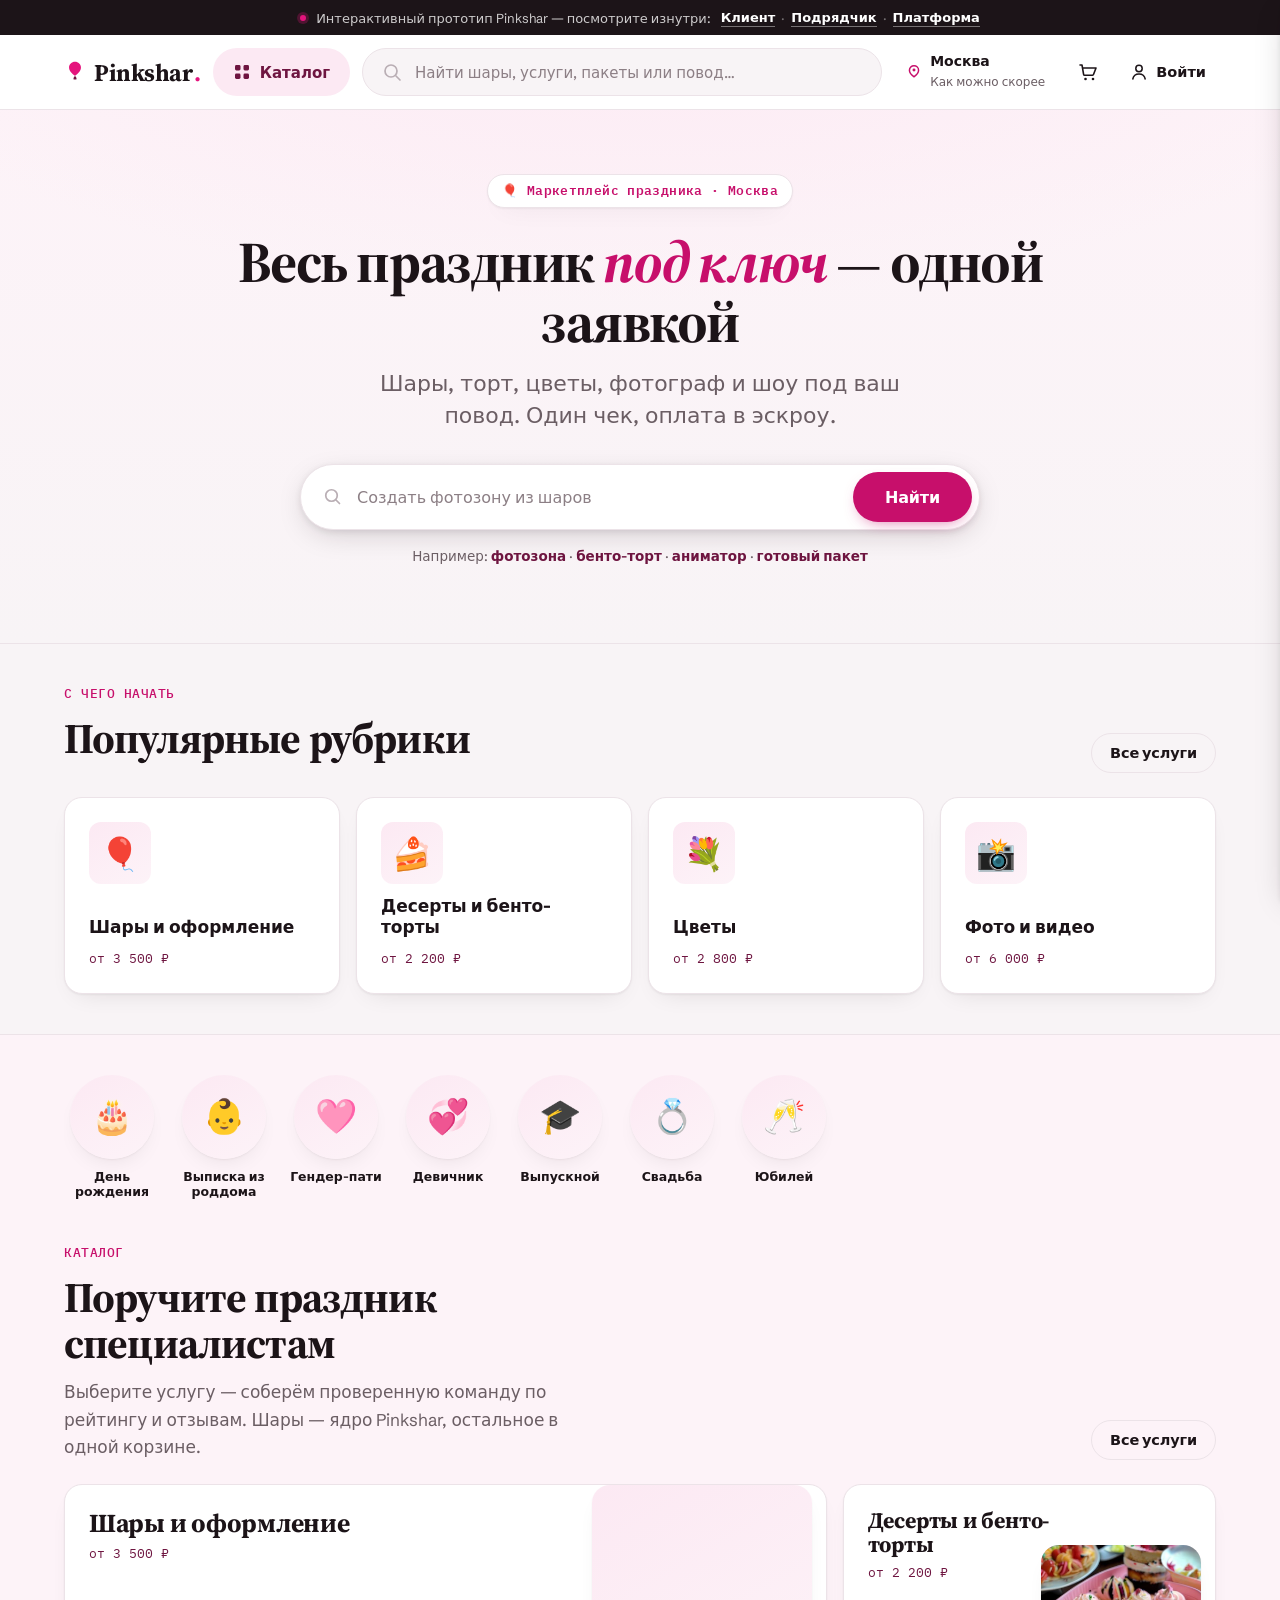
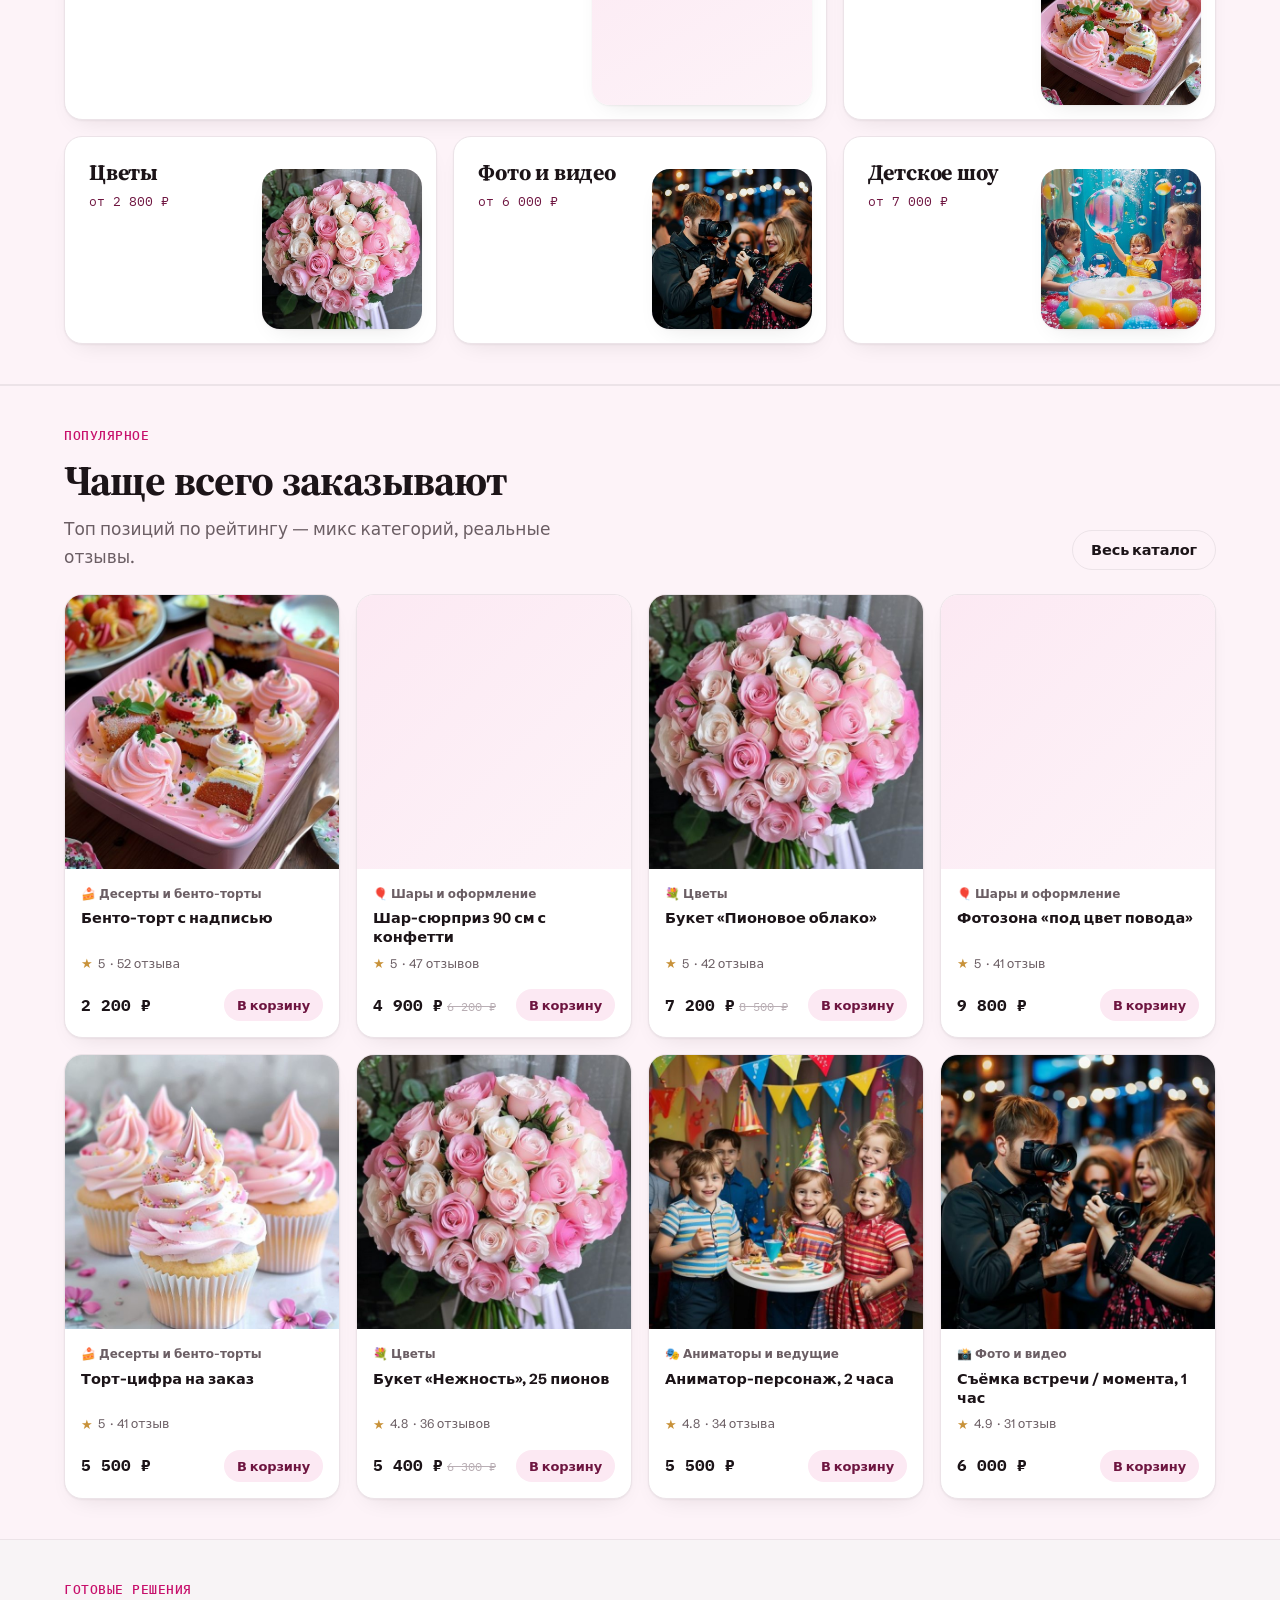
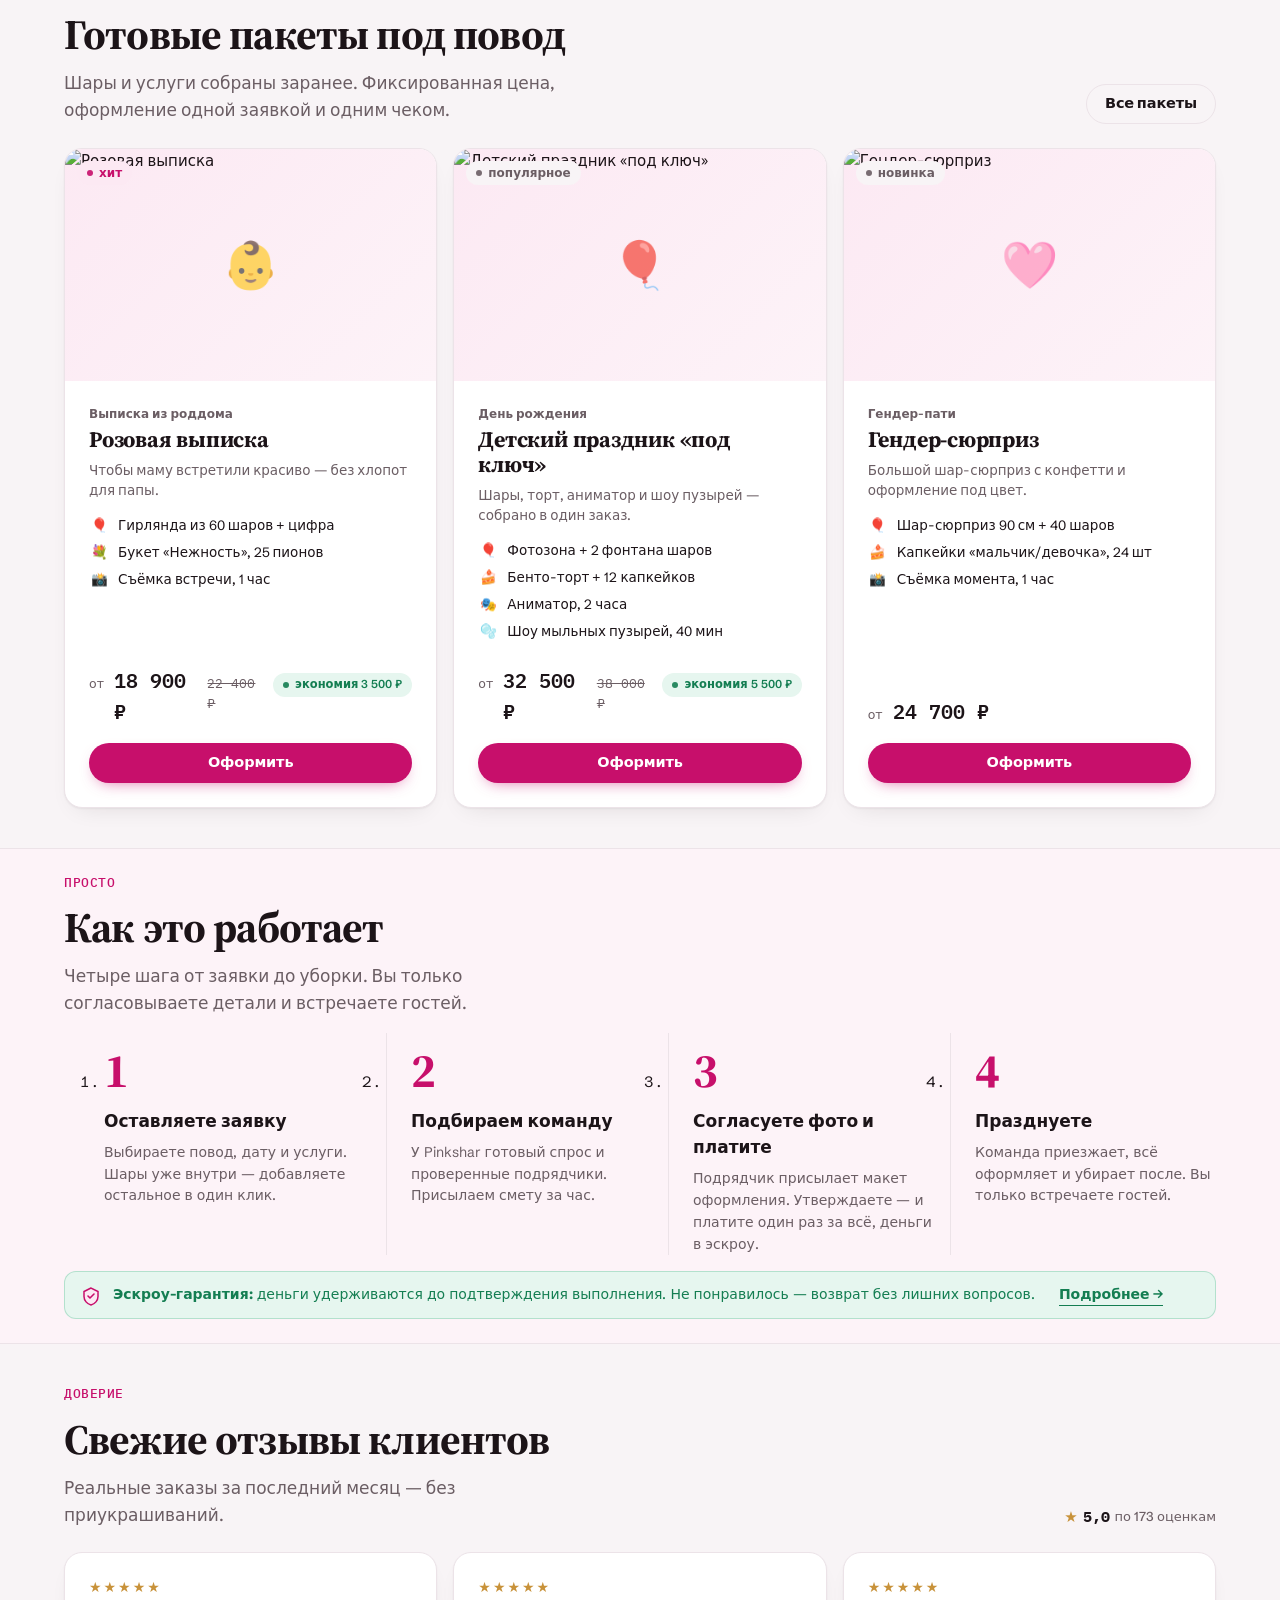
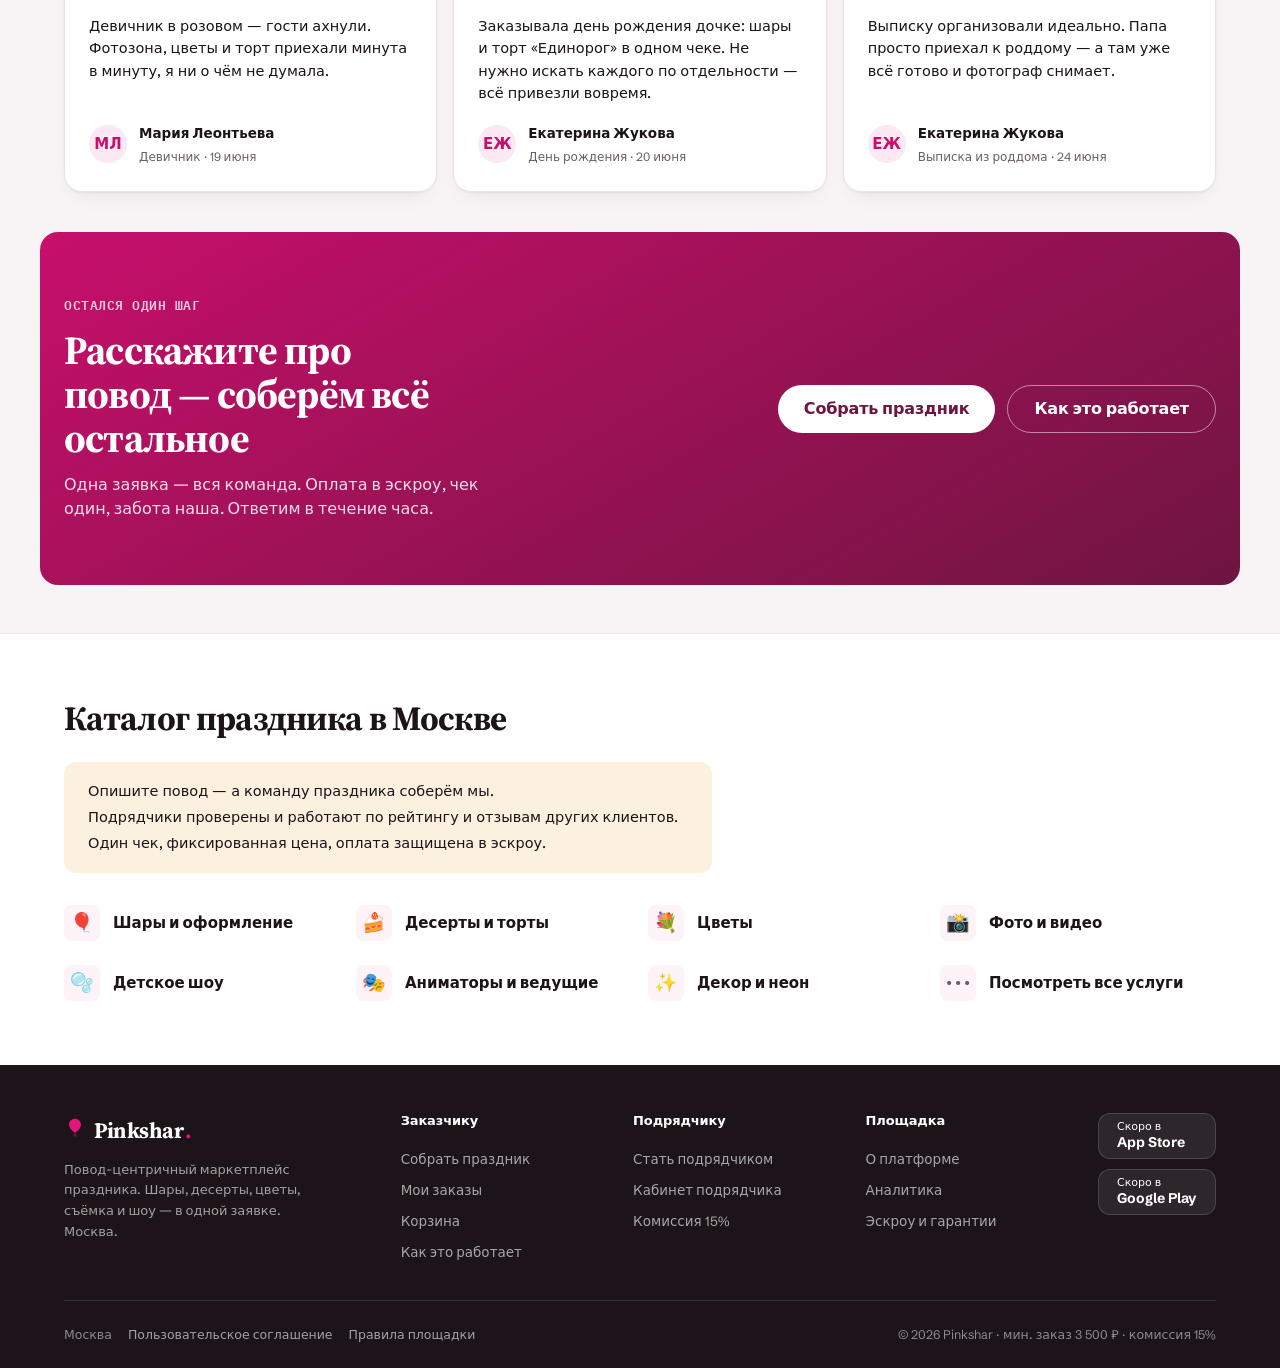
==== commit 05470ba2: "Главная: hero как Kwork, услуги как Яндекс.Услуги, шапка/каталог как Flowwow, подвал как Яндекс.Услу" ====
--- a/index.html
+++ b/index.html
@@ -7,7 +7,7 @@
   <meta name="description" content="Шары, торт, цветы, фотограф, шоу и уборка — в одной заявке и одном чеке. Pinkshar собирает всю команду праздника. Москва.">
   <link rel="preconnect" href="https://fonts.googleapis.com">
   <link rel="preconnect" href="https://fonts.gstatic.com" crossorigin>
-  <link rel="stylesheet" href="assets/app.css?v=8">
+  <link rel="stylesheet" href="assets/app.css?v=9">
 </head>
 <body>
   <!-- демо-бар + sticky-хедер + мобменю (рендерит shell.js) -->
@@ -15,83 +15,60 @@
 
   <main id="view">
 
-    <!-- ====================== 01. HERO ====================== -->
-    <section class="mkt-hero">
-      <div class="mkt-hero__inner">
-        <!-- Левая колонка: кикер, H1, поиск, счётчики, бейджи -->
-        <div class="home-hero__copy mkt-reveal">
-          <p class="mkt-hero__kicker">Маркетплейс праздника · Москва</p>
-          <h1 class="mkt-hero__title">
-            Весь праздник <em>под ключ</em> — одной заявкой
-          </h1>
-          <p class="mkt-hero__lead">
-            Шары, торт, цветы, фотограф и шоу под ваш повод. Один чек, оплата в эскроу —
-            вы только встречаете гостей.
-          </p>
-
-          <!-- Поиск-строка -->
-          <form class="hero-search" action="uslugi.html" method="get" role="search"
-                onsubmit="location.href='uslugi.html';return false;">
-            <div class="hero-search__field">
-              <svg width="18" height="18" viewBox="0 0 20 20" fill="none" aria-hidden="true">
-                <circle cx="8.5" cy="8.5" r="5.75" stroke="currentColor" stroke-width="1.7"/>
-                <path d="M13 13l3.5 3.5" stroke="currentColor" stroke-width="1.7" stroke-linecap="round"/>
-              </svg>
-              <input class="hero-search__input" type="search" name="q"
-                     placeholder="торт, фотограф, аниматор, шары…" autocomplete="off">
-            </div>
-            <button class="btn btn--primary" type="submit">Найти</button>
-          </form>
-
-          <!-- Или выбрать повод -->
-          <div class="hero-occ">
-            <span class="hero-occ__label">или выберите повод</span>
-            <div class="hero-chips" id="heroChips"></div>
+    <!-- ====================== 01. HERO (центрированный поиск) ====================== -->
+    <section class="khero">
+      <div class="khero__inner mkt-reveal">
+        <span class="khero__kicker">🎈 Маркетплейс праздника · Москва</span>
+        <h1 class="khero__title">Весь праздник <em>под ключ</em> — одной заявкой</h1>
+        <p class="khero__sub">Шары, торт, цветы, фотограф и шоу под ваш повод. Один чек, оплата в эскроу.</p>
+
+        <form class="khero__search" action="uslugi.html" method="get" role="search"
+              onsubmit="location.href='uslugi.html';return false;">
+          <div class="khero__search-field">
+            <svg width="20" height="20" viewBox="0 0 20 20" fill="none" aria-hidden="true">
+              <circle cx="8.5" cy="8.5" r="5.75" stroke="currentColor" stroke-width="1.7"/>
+              <path d="M13 13l3.5 3.5" stroke="currentColor" stroke-width="1.7" stroke-linecap="round"/>
+            </svg>
+            <input type="search" name="q" placeholder="Создать фотозону из шаров" autocomplete="off">
           </div>
-
-          <!-- Доверие: одна спокойная строка -->
-          <p class="hero-trust">
-            <span class="hero-trust__rate">★ 5,0</span>
-            <span>173 отзыва</span>
-            <span>738 праздников собрано</span>
-            <span class="hero-trust__esc">оплата защищена в эскроу</span>
-          </p>
-        </div>
-
-        <!-- Правая колонка: коллаж + панель -->
-        <div class="home-hero__aside mkt-reveal" data-d="1">
-          <div class="mkt-hero__collage" id="heroCollage"></div>
-        </div>
-      </div>
-    </section>
-
-    <!-- ====================== 02. ВЫБЕРИТЕ ПОВОД ====================== -->
-    <section class="mkt-band mkt-band--ghost">
+          <button class="btn btn--primary" type="submit">Найти</button>
+        </form>
+        <p class="khero__hint">Например: <a href="uslugi.html?s=balloons">фотозона</a> ·
+          <a href="uslugi.html?s=desserts">бенто-торт</a> ·
+          <a href="uslugi.html?s=animators">аниматор</a> ·
+          <a href="pakety.html">готовый пакет</a></p>
+      </div>
+    </section>
+
+    <!-- ====================== 02. ПОПУЛЯРНЫЕ РУБРИКИ ====================== -->
+    <section class="mkt-band">
       <div class="mkt-band__inner">
         <div class="between mkt-band__head" style="max-width:none;align-items:flex-end">
           <div style="max-width:60ch">
             <p class="mkt-eyebrow">С чего начать</p>
-            <h2 class="mkt-h2">Выберите повод</h2>
-            <p class="mkt-lead">С него стартует подбор: покажем подходящие пакеты, услуги и реальные работы.</p>
+            <h2 class="mkt-h2">Популярные рубрики</h2>
           </div>
-          <a class="btn btn--ghost" href="povod.html">Все поводы</a>
-        </div>
-        <div class="mkt-occasions mkt-reveal" data-d="1" id="occasionGrid"></div>
-      </div>
-    </section>
-
-    <!-- ====================== 03. КАТАЛОГ УСЛУГ ====================== -->
-    <section class="mkt-band">
+          <a class="btn btn--ghost" href="uslugi.html">Все услуги</a>
+        </div>
+        <div class="rubrics mkt-reveal" data-d="1" id="rubricGrid"></div>
+      </div>
+    </section>
+
+    <!-- ====================== 03. ПОРУЧИТЕ ПРАЗДНИК СПЕЦИАЛИСТАМ (Яндекс-логика) ====================== -->
+    <section class="mkt-band mkt-band--ghost">
       <div class="mkt-band__inner">
+        <!-- круги-поводы: быстрый вход -->
+        <div class="ya-circles mkt-reveal" id="yaCircles"></div>
+
         <div class="between mkt-band__head" style="max-width:none;align-items:flex-end">
           <div style="max-width:60ch">
             <p class="mkt-eyebrow">Каталог</p>
-            <h2 class="mkt-h2">11 услуг в одной корзине</h2>
-            <p class="mkt-lead">Шары — ядро Pinkshar. Вокруг: десерты, цветы, фото, шоу, декор, кейтеринг, сертификаты и логистика.</p>
+            <h2 class="mkt-h2">Поручите праздник специалистам</h2>
+            <p class="mkt-lead">Выберите услугу — соберём проверенную команду по рейтингу и отзывам. Шары — ядро Pinkshar, остальное в одной корзине.</p>
           </div>
           <a class="btn btn--ghost" href="uslugi.html">Все услуги</a>
         </div>
-        <div class="home-svc mkt-reveal" data-d="1" id="serviceGrid"></div>
+        <div class="ya-cards mkt-reveal" data-d="1" id="yaCards"></div>
       </div>
     </section>
 
@@ -388,74 +365,65 @@
       return tag === 'премиум' ? 'badge--gold' : (tag === 'хит' ? 'badge--new' : 'badge--neutral');
     }
 
-    /* ============================================================
-       01. HERO
-    ============================================================ */
-
-    /* hero-коллаж: 3 фото */
-    var heroPics = [P.gallery[8], P.gallery[2], P.gallery[0]];
-    document.getElementById('heroCollage').innerHTML =
-      heroPics.map(function (g) { return S.mktPhoto(g, true); }).join('');
-
-    /* hero-чипы: 5 поводов */
-    var chipOccs = ['birthday', 'discharge', 'gender', 'hen', 'prom'];
-    document.getElementById('heroChips').innerHTML = chipOccs.map(function (id) {
-      var o = S.occasionById(id) || {};
-      return '<a class="hero-chip" href="' + S.povodHref(OCC_SLUG[id]) + '">' +
-        '<span aria-hidden="true">' + (o.emoji || '') + '</span>' + esc(o.name || id) + '</a>';
-    }).join('');
-
-    /* ============================================================
-       02. ВЫБЕРИТЕ ПОВОД (7 плиток)
-    ============================================================ */
-    document.getElementById('occasionGrid').innerHTML = P.occasions.map(function (o) {
-      var g = photoForOccasion(o.id);
-      var hasPhoto = !!g;
-      var img = hasPhoto
-        ? '<div class="mkt-occasion__img"><img src="' + esc(g.src) + '" alt="' + esc(o.name) +
-            '" loading="lazy" onerror="this.closest(\'.mkt-occasion\').classList.add(\'mkt-occasion--fallback\')"></div>'
-        : '<div class="mkt-occasion__img"></div>';
-      var cls = 'mkt-occasion' + (hasPhoto ? '' : ' mkt-occasion--fallback');
-      var href = S.povodHref(OCC_SLUG[o.id]);
-      return '<a class="' + cls + '" href="' + href + '" aria-label="' + esc(o.name) + '">' +
-        img +
-        '<div class="mkt-occasion__veil" aria-hidden="true"></div>' +
-        '<div class="mkt-occasion__body">' +
-          '<span class="mkt-occasion__emoji" aria-hidden="true">' + o.emoji + '</span>' +
-          '<div class="mkt-occasion__name">' + esc(o.name) + '</div>' +
-          '<div class="mkt-occasion__count">' + o.count + ' ' +
-            plural(o.count, ['праздник', 'праздника', 'праздников']) + ' собрано</div>' +
-        '</div></a>';
-    }).join('');
-
-    /* ============================================================
-       03. КАТАЛОГ УСЛУГ (11 плиток, balloons первым)
-    ============================================================ */
-    var catalogSlugs = ['balloons','decor','desserts','catering','flowers','photo','kidshow','animators','cleanup','courier','cert'];
-    document.getElementById('serviceGrid').innerHTML = catalogSlugs.map(function (slug) {
-      /* ищем в serviceCatalog, fallback в services */
+    /* --- хелперы для услуг: мета из serviceCatalog + первое фото товара --- */
+    function svcMeta(slug) {
       var sc = (P.serviceCatalog || []).filter(function (x) { return x.slug === slug; })[0];
       var sv = S.serviceById(slug) || {};
-      var name  = (sc && sc.name)  || sv.name  || slug;
-      var emoji = (sc && sc.emoji) || sv.emoji || '•';
-      var from  = (sc && sc.priceFrom) || sv.from || 0;
-      var tag   = sc ? sc.tag : (sv.kind === 'core' ? 'ядро' : (sv.kind === 'own' ? 'свой' : 'партнёр'));
-      var isCore = tag === 'ядро';
-      var tagEl = isCore
-        ? '<span class="tag-core">ядро</span>'
-        : (tag === 'свой' ? '<span class="tag-agg">свой</span>' : '<span class="tag-agg">партнёр</span>');
-      return '<a class="home-svc__item' + (isCore ? ' home-svc__item--core' : '') +
-        '" href="' + S.uslugiHref(slug) + '">' +
-        '<div class="home-svc__top">' +
-          '<span class="home-svc__emoji" aria-hidden="true">' + emoji + '</span>' + tagEl +
-        '</div>' +
-        '<div class="home-svc__name">' + esc(name) + '</div>' +
-        '<div class="home-svc__from">от ' + money(from) + '</div></a>';
-    }).join('') +
-      '<a class="home-svc__item home-svc__item--all" href="uslugi.html">' +
-        '<div class="home-svc__top"><span class="home-svc__emoji" aria-hidden="true">→</span></div>' +
-        '<div class="home-svc__name">Все услуги</div>' +
-        '<div class="home-svc__from">смотреть каталог</div></a>';
+      return {
+        name:  (sc && sc.name)  || sv.name  || slug,
+        emoji: (sc && sc.emoji) || sv.emoji || '•',
+        from:  (sc && sc.priceFrom) || sv.from || 0,
+        tag:   sc ? sc.tag : null
+      };
+    }
+    function firstPhotoForCat(slug) {
+      var p = (P.products || []).filter(function (x) {
+        return x.categorySlug === slug && x.photos && x.photos[0];
+      })[0];
+      return p ? p.photos[0] : '';
+    }
+
+    /* ============================================================
+       02. ПОПУЛЯРНЫЕ РУБРИКИ (Kwork: 4 карточки)
+    ============================================================ */
+    var rubricSlugs = ['balloons', 'desserts', 'flowers', 'photo'];
+    document.getElementById('rubricGrid').innerHTML = rubricSlugs.map(function (slug) {
+      var m = svcMeta(slug);
+      return '<a class="rubric" href="' + S.uslugiHref(slug) + '">' +
+        '<span class="rubric__emoji" aria-hidden="true">' + m.emoji + '</span>' +
+        '<span class="rubric__name">' + esc(m.name) + '</span>' +
+        '<span class="rubric__from">от ' + money(m.from) + '</span></a>';
+    }).join('');
+
+    /* ============================================================
+       03a. КРУГИ-ПОВОДЫ (Яндекс: быстрый вход)
+    ============================================================ */
+    document.getElementById('yaCircles').innerHTML = P.occasions.map(function (o) {
+      var g = photoForOccasion(o.id);
+      var inner = g
+        ? '<img src="' + esc(g.src) + '" alt="' + esc(o.name) + '" loading="lazy"' +
+            ' onerror="this.parentNode.textContent=\'' + (o.emoji || '🎈') + '\'">'
+        : (o.emoji || '🎈');
+      return '<a class="ya-circle" href="' + S.povodHref(OCC_SLUG[o.id]) + '">' +
+        '<span class="ya-circle__img">' + inner + '</span>' +
+        '<span class="ya-circle__lbl">' + esc(o.name) + '</span></a>';
+    }).join('');
+
+    /* ============================================================
+       03b. КРУПНЫЕ КАРТОЧКИ УСЛУГ (Яндекс: Шары — крупно)
+    ============================================================ */
+    var yaSlugs = ['balloons', 'desserts', 'flowers', 'photo', 'kidshow'];
+    document.getElementById('yaCards').innerHTML = yaSlugs.map(function (slug, i) {
+      var m = svcMeta(slug);
+      var photo = firstPhotoForCat(slug);
+      var imgHtml = photo
+        ? '<img src="' + esc(photo) + '" alt="' + esc(m.name) + '" loading="lazy" onerror="this.style.display=\'none\'">'
+        : '';
+      return '<a class="ya-card' + (i === 0 ? ' ya-card--xl' : '') + '" href="' + S.uslugiHref(slug) + '">' +
+        '<span class="ya-card__name">' + esc(m.name) + '</span>' +
+        '<span class="ya-card__from">от ' + money(m.from) + '</span>' +
+        '<span class="ya-card__img">' + imgHtml + '</span></a>';
+    }).join('');
 
     /* ============================================================
        04. ЧАЩЕ ВСЕГО ЗАКАЗЫВАЮТ (топ-8 по rating*reviewsCount)
@@ -613,7 +581,7 @@
 
   };
   </script>
-  <script src="assets/data.js?v=8"></script>
-  <script src="assets/shell.js?v=8"></script>
+  <script src="assets/data.js?v=9"></script>
+  <script src="assets/shell.js?v=9"></script>
 </body>
 </html>
--- a/assets/app.css
+++ b/assets/app.css
@@ -1392,3 +1392,205 @@
   .cart-line{flex-wrap:wrap}
   .offer__portfolio{flex-wrap:wrap}
 }
+
+/* ============================================================
+   ████ REDESIGN v9 — Flowwow header · Kwork hero · Яндекс-секции/футер ████
+   Аддитивно поверх .mkt-* системы. Бренд-палитра сохранена.
+   ============================================================ */
+
+/* ---------- HEADER (Flowwow): Каталог · большой поиск · гео ---------- */
+/* сплошная белая шапка (без backdrop-blur — иначе каталог-панель просвечивает) */
+.mkt-header--fw{background:var(--card);backdrop-filter:none;-webkit-backdrop-filter:none}
+.mkt-header--fw .mkt-header__inner{gap:var(--s-3);height:74px}
+.hdr-cat{display:inline-flex;align-items:center;gap:9px;height:48px;padding:0 20px;flex:none;
+  border-radius:var(--r-pill);background:var(--pink-soft);color:var(--plum);
+  font-weight:700;font-size:15px;transition:background .15s ease,color .15s ease}
+.hdr-cat:hover{background:#f9dcec}
+.mkt-header--fw.cat-open .hdr-cat{background:var(--pink-strong);color:#fff}
+.hdr-search{flex:1;min-width:0;display:flex;align-items:center;gap:11px;height:48px;padding:0 20px;
+  background:var(--bg);border:1.5px solid var(--line);border-radius:var(--r-pill);color:var(--faint);
+  transition:border-color .15s ease,background .15s ease}
+.hdr-search:focus-within{border-color:var(--pink);background:var(--card);box-shadow:0 0 0 3px var(--pink-soft)}
+.hdr-search input{flex:1;min-width:0;border:0;outline:0;background:none;font-size:15px;color:var(--ink)}
+.hdr-search input::placeholder{color:var(--placeholder)}
+.hdr-geo{display:inline-flex;align-items:center;gap:8px;flex:none;padding:6px 12px;border-radius:var(--r-md);
+  color:var(--ink);transition:background .15s ease}
+.hdr-geo:hover{background:var(--pink-ghost)}
+.hdr-geo > svg{color:var(--pink-strong);flex:none}
+.hdr-geo b{font-weight:700;font-size:14px;display:block;line-height:1.15}
+.hdr-geo i{font-style:normal;font-size:12px;color:var(--muted);line-height:1.1}
+.hdr-login{display:inline-flex;align-items:center;gap:7px;font-weight:600;font-size:14.5px;color:var(--ink);
+  padding:8px 10px;border-radius:var(--r-md);flex:none}
+.hdr-login:hover{color:var(--pink-strong);background:var(--pink-ghost)}
+.hdr-login svg{flex:none}
+
+/* ---------- CATALOG PANEL (Flowwow mega) ---------- */
+.catalog{position:absolute;left:0;right:0;top:100%;z-index:54;
+  background:var(--card);border-top:1px solid var(--line);border-bottom:1px solid var(--line);
+  box-shadow:var(--sh-pop);opacity:0;visibility:hidden;transform:translateY(-8px);
+  transition:opacity .18s ease,transform .18s ease,visibility .18s ease}
+.catalog.open{opacity:1;visibility:visible;transform:none}
+.catalog__inner{max-width:var(--maxw);margin:0 auto;padding:var(--s-4) var(--s-5) var(--s-5);
+  display:grid;grid-template-columns:280px 1fr 290px;gap:var(--s-4);min-height:360px;align-items:start}
+.catalog__cats{display:flex;flex-direction:column;gap:2px;border-right:1px solid var(--line);
+  padding-right:var(--s-3)}
+.catalog__cat{display:flex;align-items:center;gap:11px;padding:10px 12px;border-radius:var(--r-md);
+  font-weight:600;font-size:14.5px;color:var(--ink);text-align:left;cursor:pointer;width:100%}
+.catalog__cat .e{font-size:18px;flex:none;width:20px;text-align:center}
+.catalog__cat .chev{margin-left:auto;color:var(--faint);font-size:18px;line-height:1}
+.catalog__cat:hover,.catalog__cat.is-on{background:var(--pink-ghost);color:var(--plum)}
+.catalog__cat:first-child.is-on,.catalog__cat:first-child:hover{background:var(--pink-soft)}
+.catalog__subs{padding:6px var(--s-5)}
+.catalog__subgroup{display:none}
+.catalog__subgroup.is-on{display:block}
+.catalog__subhead{font-family:var(--font-display);font-weight:700;font-size:18px;margin-bottom:var(--s-4)}
+.catalog__sublist{columns:2;column-gap:var(--s-6)}
+.catalog__sublist a{display:block;padding:7px 0;font-size:14px;color:var(--muted);break-inside:avoid}
+.catalog__sublist a:hover{color:var(--pink-strong)}
+.catalog__suball{display:inline-block;margin-top:var(--s-3);font-weight:600;color:var(--pink-strong);font-size:13.5px}
+.catalog__suball:hover{text-decoration:underline;text-underline-offset:3px}
+.catalog__promo{display:flex;flex-direction:column;gap:var(--s-3);min-height:100%;
+  border-left:1px solid var(--line);padding-left:var(--s-4)}
+.catalog__promo-cap{font-family:var(--font-mono);font-size:11.5px;font-weight:600;letter-spacing:.04em;
+  text-transform:uppercase;color:var(--muted)}
+.catalog__occ{display:flex;flex-wrap:wrap;gap:6px}
+.catalog__occ a{display:inline-flex;align-items:center;gap:5px;padding:7px 12px;border-radius:var(--r-pill);
+  background:var(--pink-ghost);font-size:13px;font-weight:600;color:var(--plum)}
+.catalog__occ a:hover{background:var(--pink-soft)}
+.catalog__card{position:relative;overflow:hidden;border-radius:var(--r-md);padding:var(--s-4);
+  background:linear-gradient(150deg,var(--pink-strong),var(--plum));color:#fff;margin-top:auto;
+  transition:transform .15s ease,box-shadow .15s ease}
+.catalog__card:hover{transform:translateY(-2px);box-shadow:var(--sh-pop)}
+.catalog__card h5{font-family:var(--font-display);font-size:17px;font-weight:700;margin:0 0 5px}
+.catalog__card p{font-size:12.5px;color:rgba(255,255,255,.85);margin:0;line-height:1.45}
+
+/* ---------- HERO (Kwork): центрированный поиск + рубрики ---------- */
+.khero{position:relative;overflow:hidden;text-align:center;
+  background:
+    radial-gradient(120% 120% at 50% -30%, var(--pink-soft) 0%, transparent 55%),
+    linear-gradient(180deg, var(--pink-ghost) 0%, var(--bg) 100%);
+  border-bottom:1px solid var(--line)}
+.khero__inner{max-width:860px;margin:0 auto;padding:var(--s-8) var(--s-5)}
+.khero__kicker{display:inline-flex;align-items:center;gap:7px;font-family:var(--font-mono);font-size:12.5px;
+  font-weight:600;letter-spacing:.03em;color:var(--pink-strong);background:var(--card);border:1px solid var(--line);
+  padding:6px 14px;border-radius:var(--r-pill);margin-bottom:var(--s-5);box-shadow:var(--sh-card)}
+.khero__title{font-family:var(--font-display);font-weight:700;font-size:clamp(34px,5.2vw,58px);
+  line-height:1.04;letter-spacing:-.025em;margin:0 0 var(--s-4)}
+.khero__title em{font-style:italic;color:var(--pink-strong)}
+.khero__sub{font-size:clamp(17px,2.1vw,22px);color:var(--muted);margin:0 auto var(--s-6);max-width:44ch;line-height:1.45}
+.khero__search{display:flex;gap:8px;background:var(--card);border:1.5px solid var(--line);border-radius:var(--r-pill);
+  padding:7px 7px 7px 22px;box-shadow:var(--sh-pop);max-width:680px;margin:0 auto var(--s-4)}
+.khero__search:focus-within{border-color:var(--pink)}
+.khero__search-field{display:flex;align-items:center;gap:12px;flex:1;min-width:0;color:var(--faint)}
+.khero__search input{flex:1;min-width:0;border:0;outline:0;background:none;font-size:16px;color:var(--ink)}
+.khero__search input::placeholder{color:var(--placeholder)}
+.khero__search .btn{height:50px;padding:0 32px;font-size:16px;flex:none}
+.khero__hint{font-size:13.5px;color:var(--muted)}
+.khero__hint b{color:var(--ink);font-weight:600}
+.khero__hint a{color:var(--plum);font-weight:600}
+.khero__hint a:hover{color:var(--pink-strong)}
+
+/* ---------- ПОПУЛЯРНЫЕ РУБРИКИ (Kwork cards) ---------- */
+.rubrics{display:grid;grid-template-columns:repeat(4,1fr);gap:var(--s-4)}
+.rubric{display:flex;flex-direction:column;gap:var(--s-3);min-height:196px;background:var(--card);
+  border:1px solid var(--line);border-radius:var(--r-lg);padding:var(--s-5);box-shadow:var(--sh-card);
+  transition:transform .15s ease,box-shadow .15s ease}
+.rubric:hover{transform:translateY(-4px);box-shadow:var(--sh-pop)}
+.rubric__emoji{width:62px;height:62px;border-radius:var(--r-md);display:flex;align-items:center;justify-content:center;
+  font-size:32px;background:linear-gradient(150deg,var(--pink-soft),var(--pink-ghost))}
+.rubric__name{font-weight:700;font-size:17px;line-height:1.2;margin-top:auto}
+.rubric__from{font-family:var(--font-mono);font-size:12.5px;color:var(--plum)}
+
+/* ---------- ЯНДЕКС-СТИЛЬ: круги-категории + крупные карточки ---------- */
+.ya-circles{display:flex;gap:var(--s-4);overflow-x:auto;padding-bottom:var(--s-3);margin-bottom:var(--s-6);
+  scrollbar-width:none}
+.ya-circles::-webkit-scrollbar{display:none}
+.ya-circle{flex:none;width:96px;display:flex;flex-direction:column;align-items:center;gap:10px;text-align:center}
+.ya-circle__img{width:84px;height:84px;border-radius:50%;overflow:hidden;flex:none;
+  background:linear-gradient(150deg,var(--pink-soft),var(--pink-ghost));box-shadow:var(--sh-card);
+  transition:transform .15s ease;display:flex;align-items:center;justify-content:center;font-size:34px}
+.ya-circle__img img{width:100%;height:100%;object-fit:cover}
+.ya-circle:hover .ya-circle__img{transform:scale(1.06)}
+.ya-circle__lbl{font-size:12.5px;font-weight:600;color:var(--ink);line-height:1.2}
+.ya-cards{display:grid;grid-template-columns:repeat(3,1fr);gap:var(--s-4)}
+.ya-card{position:relative;overflow:hidden;display:flex;flex-direction:column;min-height:208px;
+  background:var(--card);border:1px solid var(--line);border-radius:var(--r-lg);padding:var(--s-5);
+  box-shadow:var(--sh-card);transition:transform .15s ease,box-shadow .15s ease}
+.ya-card:hover{transform:translateY(-3px);box-shadow:var(--sh-pop)}
+.ya-card__name{font-family:var(--font-display);font-weight:700;font-size:22px;line-height:1.08;letter-spacing:-.01em;
+  position:relative;z-index:2;max-width:62%}
+.ya-card__from{font-family:var(--font-mono);font-size:12.5px;color:var(--plum);margin-top:7px;position:relative;z-index:2}
+.ya-card__img{position:absolute;right:14px;bottom:14px;width:46%;max-width:160px;aspect-ratio:1/1;
+  border-radius:var(--r-lg);overflow:hidden;box-shadow:var(--sh-card);
+  background:linear-gradient(150deg,var(--pink-soft),var(--pink-ghost))}
+.ya-card__img img{width:100%;height:100%;object-fit:cover;transition:transform .5s cubic-bezier(.22,.61,.36,1)}
+.ya-card:hover .ya-card__img img{transform:scale(1.05)}
+.ya-card--xl{grid-column:span 2;min-height:236px}
+.ya-card--xl .ya-card__name{font-size:26px;max-width:55%}
+.ya-card--xl .ya-card__img{width:38%;max-width:220px}
+
+/* ---------- FOOTER (Яндекс.Услуги): светлый каталог + тёмный подвал ---------- */
+[data-mkt-footer]{background:transparent;border-top:0;padding:0}
+.ycat{background:var(--card);border-top:1px solid var(--line)}
+.ycat__inner{max-width:var(--maxw);margin:0 auto;padding:var(--s-8) var(--s-5)}
+.ycat__title{font-family:var(--font-display);font-weight:700;font-size:clamp(24px,3vw,34px);
+  letter-spacing:-.02em;margin:0 0 var(--s-5)}
+.ycat__note{background:var(--amber-soft);border-radius:var(--r-md);padding:var(--s-4) var(--s-5);
+  font-size:14.5px;line-height:1.8;color:var(--ink);margin-bottom:var(--s-6);max-width:72ch}
+.ycat__grid{display:grid;grid-template-columns:repeat(4,1fr);gap:var(--s-5) var(--s-4)}
+.ycat__item{display:flex;align-items:center;gap:13px;font-size:15px;font-weight:600;color:var(--ink)}
+.ycat__item .e{width:36px;height:36px;border-radius:var(--r-sm);display:flex;align-items:center;justify-content:center;
+  font-size:19px;background:var(--pink-ghost);flex:none}
+.ycat__item:hover{color:var(--pink-strong)}
+.ycat__item--all .e{font-size:13px;letter-spacing:1px;color:var(--muted)}
+.dfoot{background:var(--ink);color:#fff}
+.dfoot__inner{max-width:var(--maxw);margin:0 auto;padding:var(--s-7) var(--s-5) var(--s-5)}
+.dfoot__cols{display:grid;grid-template-columns:1.5fr 1fr 1fr 1fr auto;gap:var(--s-5);
+  padding-bottom:var(--s-6);border-bottom:1px solid rgba(255,255,255,.12)}
+.dfoot__brand .mkt-logo{color:#fff;font-size:22px;margin-bottom:var(--s-3)}
+.dfoot__brand .mkt-logo .dot{color:var(--pink)}
+.dfoot__brand p{color:rgba(255,255,255,.6);font-size:13px;line-height:1.6;max-width:30ch;margin:0}
+.dfoot__col h4{font-size:13px;font-weight:700;margin-bottom:var(--s-4);color:#fff}
+.dfoot__col a{display:block;padding:5px 0;color:rgba(255,255,255,.62);font-size:13.5px;transition:color .14s ease}
+.dfoot__col a:hover{color:#fff}
+.dfoot__apps{display:flex;flex-direction:column;gap:10px}
+.dfoot__app{display:inline-flex;align-items:center;height:46px;padding:0 18px;border-radius:var(--r-md);
+  background:rgba(255,255,255,.08);border:1px solid rgba(255,255,255,.14);color:#fff;font-size:11px;
+  line-height:1.25;white-space:nowrap;transition:background .14s ease}
+.dfoot__app:hover{background:rgba(255,255,255,.15)}
+.dfoot__app b{font-size:14px;font-weight:700}
+.dfoot__legal{display:flex;align-items:center;gap:var(--s-4);flex-wrap:wrap;padding-top:var(--s-5);
+  font-size:12.5px;color:rgba(255,255,255,.5)}
+.dfoot__legal a{color:rgba(255,255,255,.6);transition:color .14s ease}
+.dfoot__legal a:hover{color:#fff}
+.dfoot__legal .sp{flex:1;min-width:20px}
+
+/* ---------- RESPONSIVE (redesign) ---------- */
+@media (max-width:1000px){
+  .rubrics{grid-template-columns:repeat(2,1fr)}
+  .ya-cards{grid-template-columns:1fr 1fr}
+  .ya-card--xl{grid-column:span 2}
+  .ycat__grid{grid-template-columns:repeat(2,1fr)}
+  .dfoot__cols{grid-template-columns:1fr 1fr;row-gap:var(--s-6)}
+  .dfoot__apps{flex-direction:row}
+  .catalog__inner{grid-template-columns:240px 1fr}
+  .catalog__promo{display:none}
+}
+@media (max-width:860px){
+  .mkt-header--fw .hdr-geo,.mkt-header--fw .hdr-login span{display:none}
+  .mkt-header--fw .hdr-cat__txt{display:none}
+  .mkt-header--fw .hdr-cat{padding:0 14px}
+  .mkt-burger{display:inline-flex}
+}
+@media (max-width:640px){
+  .mkt-header--fw .hdr-search,.mkt-header--fw .hdr-login{display:none}
+  .rubrics,.ya-cards,.ycat__grid{grid-template-columns:1fr}
+  .ya-card--xl{grid-column:auto}
+  .khero__search{flex-direction:column;border-radius:var(--r-lg);padding:14px}
+  .khero__search-field{padding:4px 8px}
+  .khero__search .btn{width:100%}
+  .catalog__inner{grid-template-columns:1fr}
+  .catalog__cats{border-right:0;border-bottom:1px solid var(--line);padding-right:0;padding-bottom:var(--s-3)}
+  .catalog__sublist{columns:1}
+  .dfoot__cols{grid-template-columns:1fr 1fr}
+}
